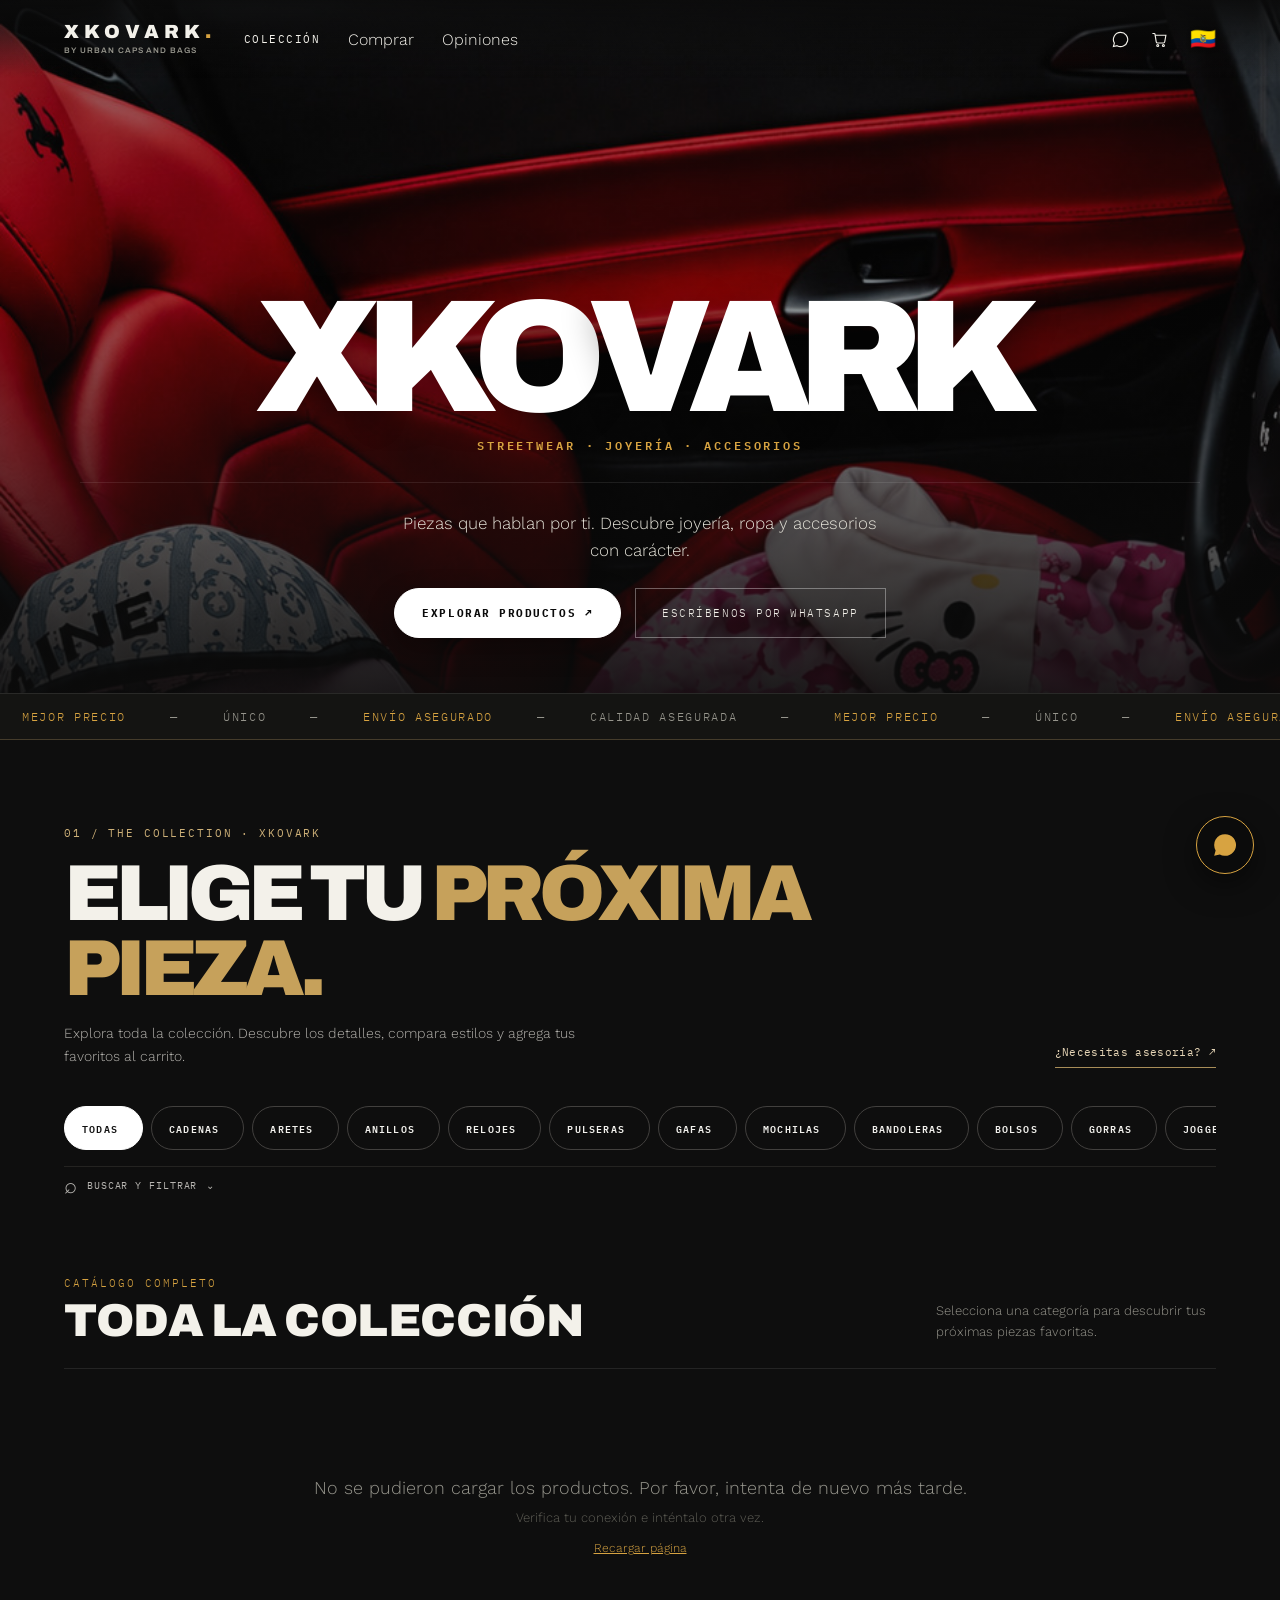
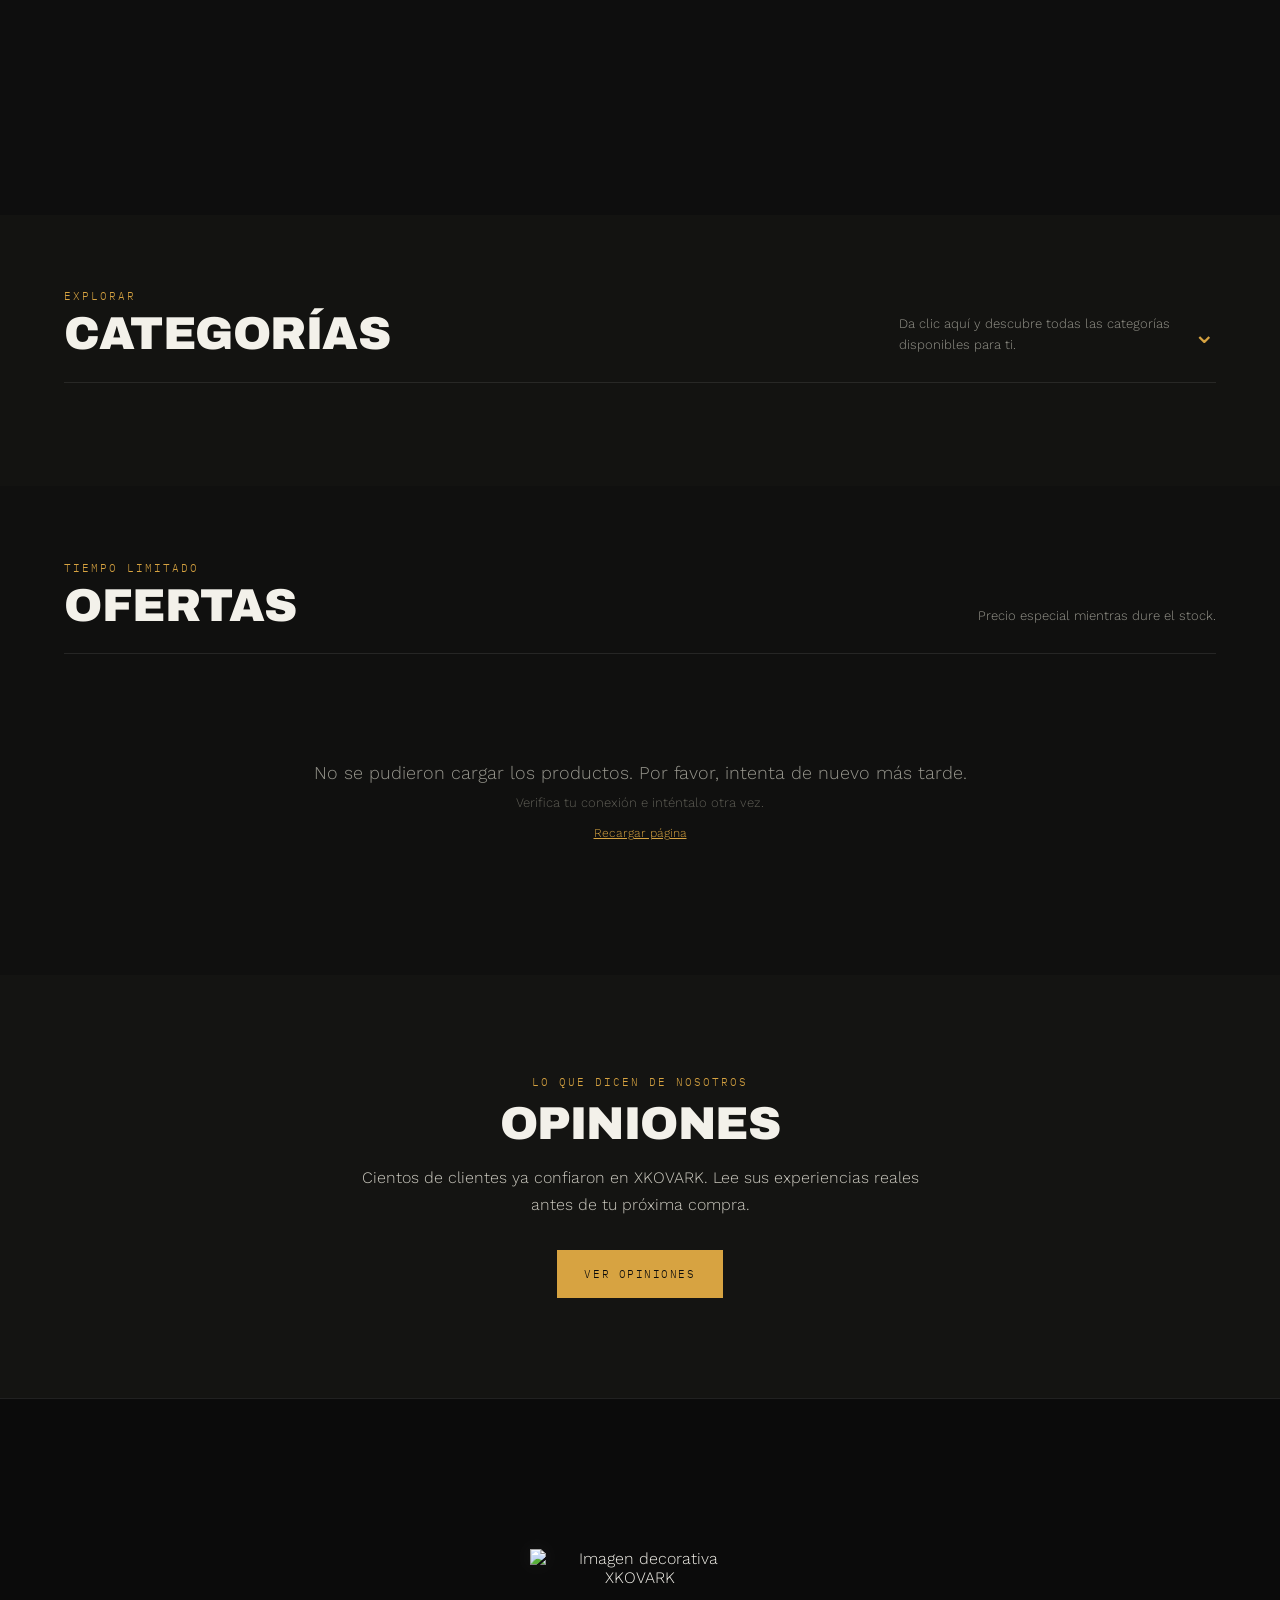
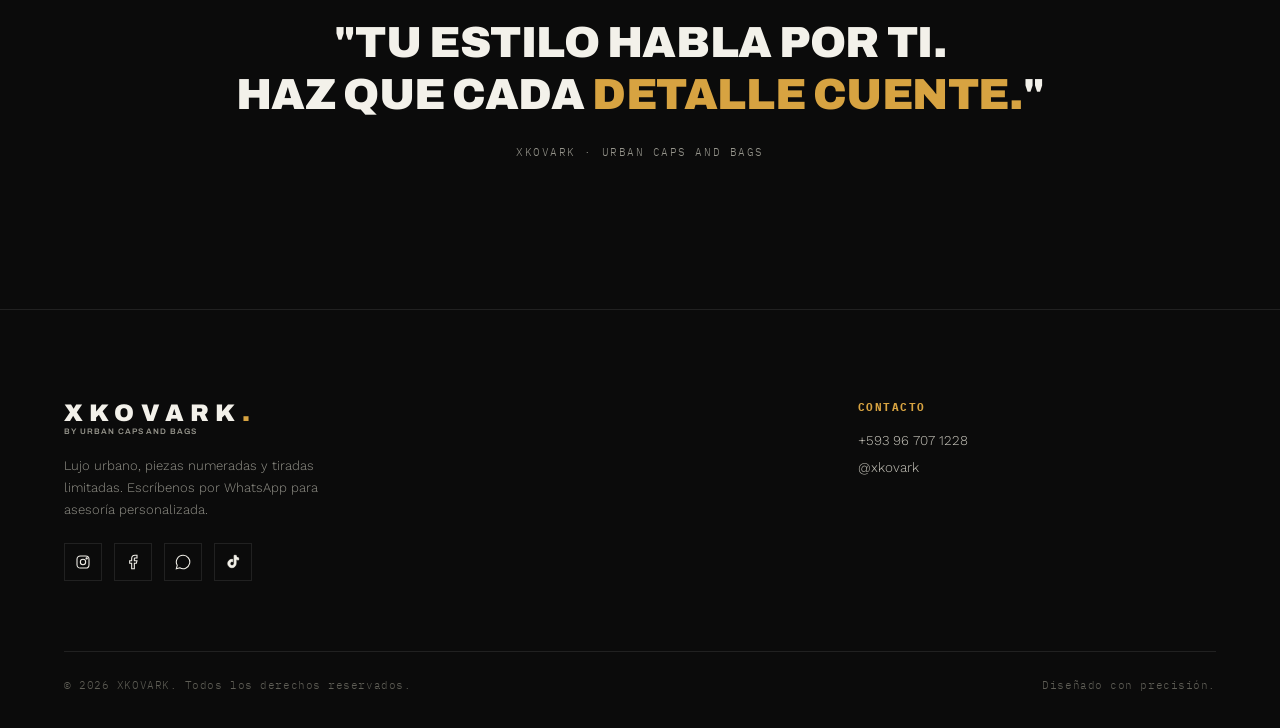
==== index.html @ d55a76dc "Replace slogan section logo with Pinterest image" ====
<!DOCTYPE html>
<html lang="es">
<head>
<meta charset="UTF-8">
<meta name="viewport" content="width=device-width, initial-scale=1.0">
<meta name="description" content="XKOVARK: joyería, gorras, streetwear y accesorios urbanos. Explora nuestra colección y compra por WhatsApp.">
<meta name="theme-color" content="#0b0b0b">
<title>XKOVARK — Lujo Urbano</title>
<link rel="icon" type="image/x-icon" href="favicon_io/favicon.ico">
<link rel="icon" type="image/png" sizes="16x16" href="favicon_io/favicon-16x16.png">
<link rel="icon" type="image/png" sizes="32x32" href="favicon_io/favicon-32x32.png">
<link rel="icon" type="image/png" sizes="192x192" href="favicon_io/android-chrome-192x192.png">
<link rel="icon" type="image/png" sizes="512x512" href="favicon_io/android-chrome-512x512.png">
<link rel="apple-touch-icon" sizes="180x180" href="favicon_io/apple-touch-icon.png">
<link rel="manifest" href="favicon_io/site.webmanifest">
<link rel="preconnect" href="https://fonts.googleapis.com">
<link href="https://fonts.googleapis.com/css2?family=Archivo:wght@400;500;700;900&family=Work+Sans:wght@300;400;500&family=IBM+Plex+Mono:wght@400;500&display=swap" rel="stylesheet">
<link rel="stylesheet" href="styles.css">
</head>
<body>

<!-- HEADER -->
<header id="siteHeader">
  <div class="header-left-group">
    <div class="logo logo-with-tagline"><span class="logo-name">XKOVARK<span class="dot">.</span></span><span class="logo-tagline">BY URBAN CAPS AND BAGS</span></div>
    <nav class="nav-links">
      <div class="nav-item">
        <button>Colección</button>
        <div class="megamenu">
          <div class="mega-col">
            <h5>Joyas</h5>
            <button class="cat-link" data-goto-cat="cadenas">Cadenas</button>
            <button class="cat-link" data-goto-cat="aretes">Aretes</button>
            <button class="cat-link" data-goto-cat="anillos">Anillos</button>
            <button class="cat-link" data-goto-cat="relojes">Relojes</button>
          </div>
          <div class="mega-col">
            <h5>Pulseras</h5>
            <button class="cat-link" data-goto-cat="pulseras">Pulsera Cubana</button>
            <button class="cat-link" data-goto-cat="pulseras">Pulsera de Moisanita</button>
            <button class="cat-link" data-goto-cat="pulseras">Pulsera Trébol</button>
            <button class="cat-link" data-goto-cat="pulseras">Pulsera de Plata</button>
            <button class="cat-link" data-goto-cat="pulseras">Pulsera de Oro</button>
          </div>
          <div class="mega-col">
            <h5>Gafas</h5>
            <button class="cat-link" data-goto-cat="gafas">Gafas Deportivas</button>
            <button class="cat-link" data-goto-cat="gafas">Gafas Piloto Metálicas</button>
            <button class="cat-link" data-goto-cat="gafas">Gafas Brasileñas</button>
          </div>
          <div class="mega-col">
            <h5>Ropa</h5>
            <button class="cat-link" data-goto-cat="gorras">Gorras</button>
            <button class="cat-link" data-goto-cat="joggers">Joggers</button>
            <button class="cat-link" data-goto-cat="camisas">Camisas</button>
            <button class="cat-link" data-goto-cat="busos">Busos</button>
            <button class="cat-link" data-goto-cat="pasamontanas">Pasamontañas</button>
          </div>
          <div class="mega-col">
            <h5>Bolsos</h5>
            <button class="cat-link" data-goto-cat="mochilas">Mochilas</button>
            <button class="cat-link" data-goto-cat="bandoleras">Bandoleras</button>
            <button class="cat-link" data-goto-cat="bolsos">Cartera de Mujer</button>
            <button class="cat-link" data-goto-cat="bolsos">Billetera</button>
          </div>
          <div class="mega-col">
            <h5>Accesorios</h5>
            <button class="cat-link" data-goto-cat="vapes">Vapes</button>
            <button class="cat-link" data-goto-cat="cinturon">Cinturones</button>
            <button class="cat-link" data-goto-cat="perfumes">Perfumes</button>
          </div>
        </div>
      </div>
      <a href="#catalogo" class="nav-link-simple">Comprar</a>
      <a href="opiniones.html" class="nav-link-simple">Opiniones</a>
    </nav>
  </div>
  <div class="nav-right">
    <a href="https://wa.me/593967071228" target="_blank" class="icon-btn">
      <svg viewBox="0 0 24 24" fill="none" stroke-width="1.6"><path d="M12 2a10 10 0 0 0-8.66 15L2 22l5.2-1.33A10 10 0 1 0 12 2Z"/></svg>
    </a>
    <button class="icon-btn" id="cartToggle" title="Ver carrito">
      <svg viewBox="0 0 24 24" fill="none" stroke-width="1.6"><path d="M6 6h15l-1.6 9.2a2 2 0 0 1-2 1.8H9.4a2 2 0 0 1-2-1.7L5.6 4.4A1 1 0 0 0 4.6 3.5H2"/><circle cx="9.5" cy="20.5" r="1.4"/><circle cx="17.5" cy="20.5" r="1.4"/></svg>
      <span class="cart-badge" id="cartBadge">0</span>
    </button>
    <span class="ecuador-flag" role="img" aria-label="Ecuador" title="Ecuador">🇪🇨</span>
  </div>
  <button class="menu-toggle" id="menuToggle">
    <svg viewBox="0 0 24 24" fill="none" stroke-width="1.6"><path d="M3 6h18M3 12h18M3 18h18"/></svg>
  </button>
</header>

<!-- DRAWER MÓVIL -->
<div class="scrim" id="scrim"></div>
<div class="drawer" id="drawer">
  <div class="drawer-head">
    <span class="logo logo-with-tagline"><span class="logo-name">XKOVARK<span class="dot">.</span></span><span class="logo-tagline">BY URBAN CAPS AND BAGS</span></span>
    <button class="drawer-close" id="drawerClose">✕</button>
  </div>
  <div class="drawer-search">
    <input type="text" placeholder="Buscar productos..." id="drawerSearch">
  </div>
  <div class="drawer-live-results" id="drawerLiveResults" aria-live="polite" hidden>
    <div class="drawer-results-title"><span id="drawerResultsTitle">Resultados</span><button type="button" id="drawerResultsClear">Limpiar ×</button></div>
    <div class="drawer-results-list" id="drawerResultsList"></div>
    <button type="button" id="drawerResultsAll" class="drawer-results-all" hidden>Ver todos los resultados ↗</button>
  </div>

</div>

<!-- CARRITO -->
<div class="scrim" id="cartScrim"></div>
<div class="drawer cart-drawer" id="cartDrawer">
  <div class="drawer-head">
    <span class="logo">Carrito<span class="dot">.</span></span>
    <button class="drawer-close" id="cartClose">✕</button>
  </div>
  <div class="cart-items" id="cartItems"></div>
  <div class="cart-summary">
    <div class="cart-total-row"><span>Total</span><span id="cartTotal">$0</span></div>
    <button class="btn btn-gold cart-checkout" id="checkoutBtn">Finalizar por WhatsApp</button>
    <p class="cart-note">Tu pedido por WhatsApp incluirá nombre, código y enlace de la foto de cada producto para identificarlo correctamente.</p>
  </div>
</div>

<!-- HERO -->
<section class="hero">
  <h1 class="hero-wordmark display">XKO<span class="accent">VARK</span></h1>
  <div class="hero-tagline">
    <span class="eyebrow">STREETWEAR · JOYERÍA · ACCESORIOS</span>
  </div>
  <div class="hero-foot">
    <p class="hero-sub">Piezas que hablan por ti. Descubre joyería, ropa y accesorios con carácter.</p>
    <div class="hero-ctas">
      <a href="#catalogo" class="btn btn-gold hero-shop-btn">Explorar productos ↗</a>
      <a href="https://wa.me/593967071228" target="_blank" class="btn btn-ghost">Escríbenos por WhatsApp</a>
    </div>
  </div>
</section>

<div class="ticker-wrap">
  <div class="ticker">
    <span class="gold">MEJOR PRECIO</span><span>—</span><span>ÚNICO</span><span>—</span><span class="gold">ENVÍO ASEGURADO</span><span>—</span><span>CALIDAD ASEGURADA</span><span>—</span>
    <span class="gold">MEJOR PRECIO</span><span>—</span><span>ÚNICO</span><span>—</span><span class="gold">ENVÍO ASEGURADO</span><span>—</span><span>CALIDAD ASEGURADA</span><span>—</span>
  </div>
</div>

<!-- CATÁLOGO COMPLETO -->
<section id="catalogo" class="shop-first">
  <div class="shop-intro"><div><span class="shop-kicker">01 / THE COLLECTION · XKOVARK</span><h2 class="shop-heading">ELIGE TU <em>PRÓXIMA PIEZA.</em></h2><p>Explora toda la colección. Descubre los detalles, compara estilos y agrega tus favoritos al carrito.</p></div><a href="https://wa.me/593967071228" target="_blank" rel="noopener noreferrer" class="shop-contact">¿Necesitas asesoría? ↗</a></div>
  <div class="collection-nav" aria-label="Categorías de productos">
  <div class="chipnav">
    <button class="chip active" data-cat="todas"><span class="chip-name">Todas</span><span class="chip-count" aria-hidden="true"></span></button>
    <button class="chip" data-cat="cadenas"><span class="chip-name">Cadenas</span><span class="chip-count" aria-hidden="true"></span></button>
    <button class="chip" data-cat="aretes"><span class="chip-name">Aretes</span><span class="chip-count" aria-hidden="true"></span></button>
    <button class="chip" data-cat="anillos"><span class="chip-name">Anillos</span><span class="chip-count" aria-hidden="true"></span></button>
    <button class="chip" data-cat="relojes"><span class="chip-name">Relojes</span><span class="chip-count" aria-hidden="true"></span></button>
    <button class="chip" data-cat="pulseras"><span class="chip-name">Pulseras</span><span class="chip-count" aria-hidden="true"></span></button>
    <button class="chip" data-cat="gafas"><span class="chip-name">Gafas</span><span class="chip-count" aria-hidden="true"></span></button>
    <button class="chip" data-cat="mochilas"><span class="chip-name">Mochilas</span><span class="chip-count" aria-hidden="true"></span></button>
    <button class="chip" data-cat="bandoleras"><span class="chip-name">Bandoleras</span><span class="chip-count" aria-hidden="true"></span></button>
    <button class="chip" data-cat="bolsos"><span class="chip-name">Bolsos</span><span class="chip-count" aria-hidden="true"></span></button>
    <button class="chip" data-cat="gorras"><span class="chip-name">Gorras</span><span class="chip-count" aria-hidden="true"></span></button>
    <button class="chip" data-cat="joggers"><span class="chip-name">Joggers</span><span class="chip-count" aria-hidden="true"></span></button>
    <button class="chip" data-cat="camisas"><span class="chip-name">Camisas</span><span class="chip-count" aria-hidden="true"></span></button>
    <button class="chip" data-cat="busos"><span class="chip-name">Busos</span><span class="chip-count" aria-hidden="true"></span></button>
    <button class="chip" data-cat="pasamontanas"><span class="chip-name">Pasamontañas</span><span class="chip-count" aria-hidden="true"></span></button>
    <button class="chip" data-cat="vapes"><span class="chip-name">Vapes</span><span class="chip-count" aria-hidden="true"></span></button>
    <button class="chip" data-cat="cinturon"><span class="chip-name">Cinturones</span><span class="chip-count" aria-hidden="true"></span></button>
    <button class="chip" data-cat="perfumes"><span class="chip-name">Perfumes</span><span class="chip-count" aria-hidden="true"></span></button>
  </div>
    <details class="catalog-tools">
      <summary aria-label="Abrir búsqueda y filtros"><span aria-hidden="true">⌕</span> Buscar y filtrar <span class="catalog-tools-arrow" aria-hidden="true">⌄</span></summary>
  <div class="filterbar">
    <div class="search-box">
      <svg viewBox="0 0 24 24" fill="none" stroke-width="1.8"><circle cx="11" cy="11" r="7"/><path d="M21 21l-4-4"/></svg>
      <input type="text" id="searchInput" placeholder="Buscar en el catálogo...">
    </div>
    <select class="filter-select" id="categoryFilter">
      <option value="todas">Todas las categorías</option>
      <option value="cadenas">Cadenas</option>
      <option value="aretes">Aretes</option>
      <option value="anillos">Anillos</option>
      <option value="relojes">Relojes</option>
      <option value="pulseras">Pulseras</option>
      <option value="gafas">Gafas</option>
      <option value="mochilas">Mochilas</option>
      <option value="bandoleras">Bandoleras</option>
      <option value="bolsos">Bolsos</option>
      <option value="gorras">Gorras</option>
      <option value="joggers">Joggers</option>
      <option value="camisas">Camisas</option>
      <option value="busos">Busos</option>
      <option value="pasamontanas">Pasamontañas</option>
      <option value="vapes">Vapes</option>
      <option value="cinturon">Cinturones</option>
      <option value="perfumes">Perfumes</option>
    </select>
    <select class="filter-select" id="sortSelect">
      <option value="relevancia">Relevancia</option>
      <option value="precio-asc">Precio: menor a mayor</option>
      <option value="precio-desc">Precio: mayor a menor</option>
    </select>
    <label class="filter-check">
      <input type="checkbox" id="onlyStock"> Solo disponibles
    </label>
    <span class="result-count" id="resultCount"></span>
  </div>
    </details>
  </div>

  <div class="section" style="padding-top:50px;">
    <div class="section-head reveal">
      <div><div class="eyebrow" style="margin-bottom:10px;">Catálogo completo</div><h2 class="section-title display">Toda la colección</h2></div>
      <p class="section-note">Selecciona una categoría para descubrir tus próximas piezas favoritas.</p>
    </div>
    <div class="search-result-intro" id="searchResultIntro" hidden><span id="searchResultLabel"></span><button type="button" id="clearCatalogSearch" class="search-clear-btn">Borrar búsqueda ×</button></div>
    <div class="grid" id="catalogo-grid"></div>
    <div class="catalog-pagination" id="catalogPagination" hidden>
      <p class="catalog-pagination-count" id="catalogPaginationCount" aria-live="polite"></p>
      <button type="button" class="catalog-more-btn" id="catalogShowMore">Mostrar más <span aria-hidden="true">↓</span></button>
    </div>
  </div>
</section>

<!-- DEPARTAMENTOS -->
<section class="departments">
  <details class="categories-disclosure" id="categorias-desplegables">
    <summary class="section-head categories-toggle reveal">
      <div><div class="eyebrow" style="margin-bottom:10px;">Explorar</div><h2 class="section-title display">Categorías</h2></div>
      <span class="categories-toggle-right">
        <span class="section-note">Da clic aquí y descubre todas las categorías disponibles para ti.</span>
        <span class="categories-toggle-icon" aria-hidden="true">⌄</span>
      </span>
    </summary>
    <div class="dept-grid">
    <button class="dept-tile" data-goto-cat="cadenas">
      <div class="dept-img"><img decoding="async" loading="lazy" src="https://i.pinimg.com/736x/52/78/9b/52789bd9740b756281895af293097282.jpg" alt="Cadenas" onerror="this.onerror=null;this.src='data:image/svg+xml,%3Csvg xmlns=%27http://www.w3.org/2000/svg%27 width=%27400%27 height=%27500%27%3E%3Crect fill=%27%23141412%27 width=%27400%27 height=%27500%27/%3E%3Ctext x=%2750%25%27 y=%2750%25%27 text-anchor=%27middle%27 dy=%27.3em%27 fill=%27%2396958c%27 font-family=%27monospace%27 font-size=%2713%27%3ESUSTITUYE%20EL%20LINK%3C/text%3E%3C/svg%3E';"></div>
      <div class="dept-label"><span class="name">Cadenas</span><span class="arrow">→</span></div>
    </button>
    <button class="dept-tile" data-goto-cat="aretes">
      <div class="dept-img"><img decoding="async" loading="lazy" src="https://i.pinimg.com/736x/5d/99/2e/5d992e278aaee22e7b599e7f01d829d2.jpg" alt="Aretes"></div>
      <div class="dept-label"><span class="name">Aretes</span><span class="arrow">→</span></div>
    </button>
    <button class="dept-tile" data-goto-cat="anillos">
      <div class="dept-img"><img decoding="async" loading="lazy" src="https://i.pinimg.com/736x/73/8a/d6/738ad64691c6b20b706376fb371b1964.jpg" alt="Anillos"></div>
      <div class="dept-label"><span class="name">Anillos</span><span class="arrow">→</span></div>
    </button>
    <button class="dept-tile" data-goto-cat="relojes">
      <div class="dept-img"><img decoding="async" loading="lazy" src="https://i.pinimg.com/736x/36/f7/f1/36f7f11f4d10639b3f2c4d6ab5610afe.jpg" alt="Relojes"></div>
      <div class="dept-label"><span class="name">Relojes</span><span class="arrow">→</span></div>
    </button>
    <button class="dept-tile" data-goto-cat="pulseras">
      <div class="dept-img"><img decoding="async" loading="lazy" src="https://i.pinimg.com/736x/57/03/a5/5703a5018f905e30500bc97cc7627868.jpg" alt="Pulseras" onerror="this.onerror=null;this.src='data:image/svg+xml,%3Csvg xmlns=%27http://www.w3.org/2000/svg%27 width=%27400%27 height=%27500%27%3E%3Crect fill=%27%23141412%27 width=%27400%27 height=%27500%27/%3E%3Ctext x=%2750%25%27 y=%2750%25%27 text-anchor=%27middle%27 dy=%27.3em%27 fill=%27%2396958c%27 font-family=%27monospace%27 font-size=%2713%27%3ESUSTITUYE%20EL%20LINK%3C/text%3E%3C/svg%3E';"></div>
      <div class="dept-label"><span class="name">Pulseras</span><span class="arrow">→</span></div>
    </button>
    <button class="dept-tile" data-goto-cat="gafas">
      <div class="dept-img"><img decoding="async" loading="lazy" src="https://i.pinimg.com/736x/c3/20/6d/c3206debfcd5d5ba2ce89dce34c268af.jpg" alt="Gafas" onerror="this.onerror=null;this.src='data:image/svg+xml,%3Csvg xmlns=%27http://www.w3.org/2000/svg%27 width=%27400%27 height=%27500%27%3E%3Crect fill=%27%23141412%27 width=%27400%27 height=%27500%27/%3E%3Ctext x=%2750%25%27 y=%2750%25%27 text-anchor=%27middle%27 dy=%27.3em%27 fill=%27%2396958c%27 font-family=%27monospace%27 font-size=%2713%27%3ESUSTITUYE%20EL%20LINK%3C/text%3E%3C/svg%3E';"></div>
      <div class="dept-label"><span class="name">Gafas</span><span class="arrow">→</span></div>
    </button>
    <button class="dept-tile" data-goto-cat="gorras">
      <div class="dept-img"><img decoding="async" loading="lazy" src="https://i.pinimg.com/736x/cb/ab/6f/cbab6f33b49c87bdd6917711b11b97ce.jpg" alt="Gorras"></div>
      <div class="dept-label"><span class="name">Gorras</span><span class="arrow">→</span></div>
    </button>
    <button class="dept-tile" data-goto-cat="joggers">
      <div class="dept-img"><img decoding="async" loading="lazy" src="https://i.pinimg.com/736x/7a/0f/8b/7a0f8b8c5124840cd9e435658120c214.jpg" alt="Joggers"></div>
      <div class="dept-label"><span class="name">Joggers</span><span class="arrow">→</span></div>
    </button>
    <button class="dept-tile" data-goto-cat="camisas">
      <div class="dept-img"><img decoding="async" loading="lazy" src="https://i.pinimg.com/736x/9b/69/b9/9b69b91cd351ed67deb490e9a7297d8d.jpg" alt="Camisas"></div>
      <div class="dept-label"><span class="name">Camisas</span><span class="arrow">→</span></div>
    </button>
    <button class="dept-tile" data-goto-cat="busos">
      <div class="dept-img"><img decoding="async" loading="lazy" src="https://i.pinimg.com/736x/92/6b/3d/926b3dccd4cc6232fbfd70a2240fb4fb.jpg" alt="Busos"></div>
      <div class="dept-label"><span class="name">Busos</span><span class="arrow">→</span></div>
    </button>
    <button class="dept-tile" data-goto-cat="pasamontanas">
      <div class="dept-img"><img decoding="async" loading="lazy" src="https://i.pinimg.com/736x/e8/48/6c/e8486c6e1a7a83b0fd0d253ac842bb2f.jpg" alt="Pasamontañas"></div>
      <div class="dept-label"><span class="name">Pasamontañas</span><span class="arrow">→</span></div>
    </button>
    <button class="dept-tile" data-goto-cat="mochilas">
      <div class="dept-img"><img decoding="async" loading="lazy" src="https://i.pinimg.com/736x/92/7d/0c/927d0c188bc0bff6fb27d8dd3573a99f.jpg" alt="Mochilas" onerror="this.onerror=null;this.src='data:image/svg+xml,%3Csvg xmlns=%27http://www.w3.org/2000/svg%27 width=%27400%27 height=%27500%27%3E%3Crect fill=%27%23141412%27 width=%27400%27 height=%27500%27/%3E%3Ctext x=%2750%25%27 y=%2750%25%27 text-anchor=%27middle%27 dy=%27.3em%27 fill=%27%2396958c%27 font-family=%27monospace%27 font-size=%2713%27%3ESUSTITUYE%20EL%20LINK%3C/text%3E%3C/svg%3E';"></div>
      <div class="dept-label"><span class="name">Mochilas</span><span class="arrow">→</span></div>
    </button>
    <button class="dept-tile" data-goto-cat="bandoleras">
      <div class="dept-img"><img decoding="async" loading="lazy" src="https://i.pinimg.com/736x/d7/0e/df/d70edf829810e06bba5f6a2d8282ce98.jpg" alt="Bandoleras"></div>
      <div class="dept-label"><span class="name">Bandoleras</span><span class="arrow">→</span></div>
    </button>
    <button class="dept-tile" data-goto-cat="tatuajes">
      <div class="dept-img"><img decoding="async" loading="lazy" src="https://i.pinimg.com/736x/44/b6/a9/44b6a96da381a62a6903b0f2a6b16b25.jpg" alt="Tatuajes" onerror="this.onerror=null;this.src='data:image/svg+xml,%3Csvg xmlns=%27http://www.w3.org/2000/svg%27 width=%27400%27 height=%27500%27%3E%3Crect fill=%27%23141412%27 width=%27400%27 height=%27500%27/%3E%3Ctext x=%2750%25%27 y=%2750%25%27 text-anchor=%27middle%27 dy=%27.3em%27 fill=%27%2396958c%27 font-family=%27monospace%27 font-size=%2713%27%3ESUSTITUYE%20EL%20LINK%3C/text%3E%3C/svg%3E';"></div>
      <div class="dept-label"><span class="name">Tatuajes</span><span class="arrow">→</span></div>
    </button>
    <button class="dept-tile" data-goto-cat="vapes">
      <div class="dept-img"><img decoding="async" loading="lazy" src="https://i.pinimg.com/736x/f6/38/90/f63890c1642e19cc8b655dc258007a19.jpg" alt="Vapes"></div>
      <div class="dept-label"><span class="name">Vapes</span><span class="arrow">→</span></div>
    </button>
    <button class="dept-tile" data-goto-cat="cinturon">
      <div class="dept-img"><img decoding="async" loading="lazy" src="https://i.pinimg.com/736x/04/08/18/04081874b9a30535651dfb295af17610.jpg" alt="Cinturones"></div>
      <div class="dept-label"><span class="name">Cinturones</span><span class="arrow">→</span></div>
    </button>
    <button class="dept-tile" data-goto-cat="perfumes">
      <div class="dept-img"><img decoding="async" loading="lazy" src="https://i.pinimg.com/736x/bf/b2/71/bfb27157cb5c28f4bbcd30c92a2b5e2e.jpg" alt="Perfumes"></div>
      <div class="dept-label"><span class="name">Perfumes</span><span class="arrow">→</span></div>
    </button>
    </div>
  </details>
</section>



<!-- OFERTAS -->
<section class="section" id="ofertas">
  <div class="section-head reveal">
    <div><div class="eyebrow" style="margin-bottom:10px;">Tiempo limitado</div><h2 class="section-title display">Ofertas</h2></div>
    <p class="section-note">Precio especial mientras dure el stock.</p>
  </div>
  <div class="grid" id="ofertas-grid"></div>
</section>

<!-- OPINIONES -->
<section class="section alt opiniones-cta" id="opiniones">
  <div class="opiniones-inner reveal">
    <div class="eyebrow" style="margin-bottom:14px;">Lo que dicen de nosotros</div>
    <h2 class="section-title display">Opiniones</h2>
    <p class="opiniones-text">Cientos de clientes ya confiaron en XKOVARK. Lee sus experiencias reales antes de tu próxima compra.</p>
    <a href="opiniones.html" class="btn btn-gold">Ver opiniones</a>
  </div>
</section>

<!-- QUOTE -->
<section class="quote-section reveal">
  <img decoding="async" src="https://i.pinimg.com/736x/19/2e/ed/192eedbeff53c5289dcf48fe4bfbc1ec.jpg" class="quote-brand-logo xk-quote-photo" alt="Imagen decorativa XKOVARK" loading="lazy" referrerpolicy="no-referrer">
  <p class="quote display" style="text-transform:none;">"TU ESTILO HABLA POR TI.<br>HAZ QUE CADA <span class="accent">DETALLE CUENTE.</span>"</p>
  <p class="quote-attr">XKOVARK · URBAN CAPS AND BAGS</p>
</section>

<!-- FOOTER -->
<footer id="contacto">
  <div class="footer-top">
    <div class="footer-brand">
      <span class="logo logo-with-tagline"><span class="logo-name">XKOVARK<span class="dot">.</span></span><span class="logo-tagline">BY URBAN CAPS AND BAGS</span></span>
      <p>Lujo urbano, piezas numeradas y tiradas limitadas. Escríbenos por WhatsApp para asesoría personalizada.</p>
      <div class="social-row">
        <a class="social-icon" href="https://www.instagram.com/xkovark/" target="_blank" title="Instagram">
          <svg viewBox="0 0 24 24" fill="none" stroke-width="1.6"><rect x="3" y="3" width="18" height="18" rx="5"/><circle cx="12" cy="12" r="4"/><circle cx="17.5" cy="6.5" r="1"/></svg>
        </a>
        <a class="social-icon" href="#" target="_blank" title="Facebook (agrega tu enlace)">
          <svg viewBox="0 0 24 24" fill="none" stroke-width="1.6"><path d="M18 2h-3a5 5 0 0 0-5 5v3H7v4h3v8h4v-8h3l1-4h-4V7a1 1 0 0 1 1-1h3Z"/></svg>
        </a>
        <a class="social-icon" href="https://wa.me/593967071228" target="_blank" title="WhatsApp">
          <svg viewBox="0 0 24 24" fill="none" stroke-width="1.6"><path d="M12 2a10 10 0 0 0-8.66 15L2 22l5.2-1.33A10 10 0 1 0 12 2Z"/></svg>
        </a>
        <a class="social-icon" href="https://www.tiktok.com/@xkovark" target="_blank" rel="noopener noreferrer" title="TikTok XKOVARK" aria-label="TikTok XKOVARK">
          <svg viewBox="0 0 24 24" fill="currentColor" stroke="none" aria-hidden="true"><path d="M16.8 2c.2 2.2 1.5 3.6 3.7 3.8v3.2c-1.5.1-2.7-.3-3.8-1v6.3a6.3 6.3 0 1 1-6.3-6.3c.4 0 .8 0 1.2.1v3.4a3 3 0 1 0 2 2.8V2h3.2Z"/></svg>
        </a>
      </div>
    </div>
    <div class="footer-col"><h4>Contacto</h4>
      <a href="https://wa.me/593967071228" target="_blank">+593 96 707 1228</a>
      <a href="https://www.instagram.com/xkovark/" target="_blank">@xkovark</a>
    </div>
  </div>
  <div class="footer-bottom">
    <span>© 2026 XKOVARK. Todos los derechos reservados.</span>
    <span>Diseñado con precisión.</span>
  </div>
</footer>

<!-- WHATSAPP FLOTANTE -->
<a href="https://wa.me/593967071228?text=Hola%20XKOVARK,%20quiero%20más%20información" target="_blank" class="wa-float" title="Escríbenos por WhatsApp">
  <svg viewBox="0 0 24 24"><path d="M17.5 14.4c-.3-.1-1.7-.8-1.9-.9-.3-.1-.4-.1-.6.1-.2.3-.7.9-.8 1-.2.2-.3.2-.5.1-.3-.1-1.2-.4-2.2-1.4-.8-.7-1.4-1.6-1.5-1.9-.2-.3 0-.4.1-.6.1-.1.3-.3.4-.5.1-.1.2-.3.2-.4.1-.2 0-.4 0-.5C11.6 9 11.1 7.9 11 7.5c-.1-.3-.3-.3-.5-.3h-.5c-.2 0-.4.1-.6.3-.2.2-.8.8-.8 1.9s.8 2.2 1 2.4c.1.1 1.7 2.6 4.1 3.6.6.2 1 .4 1.4.5.6.2 1.1.2 1.5.1.5-.1 1.7-.7 1.9-1.3.2-.6.2-1.1.2-1.3-.1-.1-.3-.2-.6-.3ZM12 2a10 10 0 0 0-8.66 15L2 22l5.2-1.33A10 10 0 1 0 12 2Z"/></svg>
</a>

<!-- Vista de producto: galería y detalles, sin abrir solamente la imagen -->
<div class="product-detail-overlay" id="productDetailOverlay" hidden>
  <div class="product-detail-backdrop" data-detail-close></div>
  <section class="product-detail-panel" role="dialog" aria-modal="true" aria-labelledby="detailProductName" tabindex="-1">
    <button class="product-detail-close" id="productDetailClose" aria-label="Cerrar detalles">✕</button>
    <div class="product-detail-photo">
      <img decoding="async" loading="lazy" id="detailProductImage" alt="" src="" />
      <button class="product-detail-arrow previous" id="detailPrev" type="button" aria-label="Foto anterior">‹</button>
      <button class="product-detail-arrow following" id="detailNext" type="button" aria-label="Foto siguiente">›</button>
      <span class="product-detail-index" id="detailImageIndex"></span>
    </div>
    <div class="product-detail-info">
      <span class="product-detail-kicker">XKOVARK / THE COLLECTION</span>
      <h2 id="detailProductName"></h2>
      <p class="product-detail-category" id="detailProductCategory"></p>
      <div class="product-detail-prices"><span id="detailProductPrice"></span><del id="detailProductOldPrice"></del></div>
      <p class="product-detail-availability" id="detailProductStock"></p>
      <div class="product-detail-rule"></div>
      <h3>Descripción</h3>
      <p class="product-detail-description" id="detailProductDescription"></p>
      <div class="product-detail-actions">
        <label for="detailQuantity">Cantidad</label>
        <div class="product-detail-action-row">
          <div class="product-detail-stepper">
            <button id="detailQtyMinus" type="button" aria-label="Reducir cantidad">−</button>
            <input id="detailQuantity" type="number" min="1" max="99" value="1" inputmode="numeric" aria-label="Cantidad" />
            <button id="detailQtyPlus" type="button" aria-label="Aumentar cantidad">+</button>
          </div>
          <button type="button" id="detailAddCart" class="product-detail-add">Agregar al carrito</button>
        </div>
      </div>
      <p class="product-detail-footnote">Confirma disponibilidad, pago y envío al finalizar tu pedido por WhatsApp.</p>
      <button type="button" class="product-detail-return" data-detail-close>← Seguir explorando</button>
    </div>
  </section>
</div>

<!-- LIGHTBOX: imagen de producto ampliada -->
<div class="lightbox-scrim" id="lightboxScrim">
  <button class="lightbox-close" id="lightboxClose" aria-label="Cerrar">✕</button>
  <img decoding="async" src="" alt="" id="lightboxImg" class="lightbox-img">
</div>

<script src="script.js"></script>
</body>
</html>
---- styles.css ----
:root{
  --bg:#0b0b0b;
  --bg-alt:#141412;
  --card:#1a1a17;
  --card-hover:#201f1b;
  --white:#f3f1ea;
  --grey:#96958c;
  --grey-dim:#5f5e56;
  --hair:rgba(255,255,255,.09);
  --gold:#d7a341;
  --gold-soft:rgba(215,163,65,.16);
  --silver:#b9bcc2;
  --ease:cubic-bezier(.16,1,.3,1);
  --radius:2px;
}
*{margin:0;padding:0;box-sizing:border-box;}
html{scroll-behavior:smooth;}
body{
  background:var(--bg);
  color:var(--white);
  font-family:'Work Sans',sans-serif;
  font-weight:300;
  overflow-x:hidden;
  -webkit-font-smoothing:antialiased;
}
a{color:inherit;text-decoration:none;}
img{max-width:100%;display:block;}
button{font-family:inherit;cursor:pointer;}
.eyebrow{font-family:'IBM Plex Mono',monospace;font-size:11px;letter-spacing:.18em;text-transform:uppercase;color:var(--gold);}
.display{font-family:'Archivo',sans-serif;font-weight:900;text-transform:uppercase;letter-spacing:-.01em;line-height:.92;}
.container{padding:0 5vw;}

/* ===== HEADER ===== */
header{
  position:fixed;top:0;left:0;right:0;z-index:300;
  display:flex;align-items:center;justify-content:space-between;
  padding:22px 5vw;
  background:linear-gradient(to bottom, rgba(11,11,11,.9), transparent);
  transition:padding .35s var(--ease), background .35s var(--ease);
}
header.scrolled{padding:14px 5vw;background:rgba(11,11,11,.94);backdrop-filter:blur(10px);border-bottom:1px solid var(--hair);}

/* NUEVO: Contenedor para logo + navegación */
.header-left-group{
  display:flex;
  align-items:center;
  gap:28px;
}

.logo{font-family:'Archivo',sans-serif;font-weight:900;font-size:19px;letter-spacing:.26em;flex:none;}
.logo .dot{color:var(--gold);}
.logo-with-tagline{display:inline-flex;flex-direction:column;align-items:flex-start;gap:3px;line-height:1.1;}
.logo-with-tagline .logo-name{display:block;white-space:nowrap;}
.logo-with-tagline .logo-tagline{display:block;font-family:'Archivo',sans-serif;font-size:8px;font-weight:600;letter-spacing:.12em;line-height:1.3;color:var(--grey);white-space:nowrap;}
.footer-brand .logo-with-tagline{display:inline-flex;}

.nav-links{
  display:flex;
  gap:28px;
  align-items:center;
}

.nav-item{position:relative;}
.nav-item>a,.nav-item>button{
  font-family:'IBM Plex Mono',monospace;font-size:11px;font-weight:400;letter-spacing:.14em;text-transform:uppercase;
  background:none;border:none;color:var(--white);cursor:pointer;padding:8px 0;position:relative;
  appearance:none;-webkit-appearance:none;line-height:normal;
}
.nav-item>a::after,.nav-item>button::after{content:'';position:absolute;left:0;bottom:0;width:0;height:1px;background:var(--gold);transition:width .3s var(--ease);}
.nav-item:hover>a::after,.nav-item:hover>button::after{width:100%;}

.nav-right{display:flex;gap:22px;align-items:center;}
.icon-btn{position:relative;background:none;border:none;color:var(--white);cursor:pointer;display:flex;align-items:center;gap:6px;font-family:'IBM Plex Mono',monospace;font-size:11px;letter-spacing:.1em;text-transform:uppercase;}
.icon-btn svg{width:17px;height:17px;stroke:var(--white);}
.icon-btn:hover svg{stroke:var(--gold);}
.menu-toggle{display:none;background:none;border:none;color:var(--white);cursor:pointer;}
.menu-toggle svg{width:22px;height:22px;stroke:var(--white);}

/* cart badge */
.cart-badge{
  position:absolute;top:-7px;right:-9px;
  background:var(--gold);color:#0b0b0b;
  font-family:'IBM Plex Mono',monospace;font-size:9px;font-weight:700;
  border-radius:50%;width:16px;height:16px;
  display:flex;align-items:center;justify-content:center;
  transition:transform .2s var(--ease);
}
.cart-badge.bump{transform:scale(1.3);}
.cart-badge.hidden{opacity:0;}

/* mega menu */
.megamenu{
   position:absolute;top:100%;left:-230px;transform:translateY(8px);
  width:min(1080px,90vw);
  background:var(--bg-alt);color:var(--white);
  display:grid;grid-template-columns:repeat(6,1fr);
  box-shadow:0 40px 80px rgba(0,0,0,.55);
  border:1px solid var(--hair);
  opacity:0;visibility:hidden;pointer-events:none;
  transition:opacity .3s var(--ease), transform .3s var(--ease);
}
.nav-item:hover .megamenu{opacity:1;visibility:visible;pointer-events:auto;transform:translateY(0);}
.mega-col{padding:30px 18px;border-left:1px solid var(--hair);}
.mega-col:first-child{border-left:none;}
.mega-col h5{font-family:'IBM Plex Mono',monospace;font-size:10px;letter-spacing:.14em;text-transform:uppercase;color:var(--gold);margin-bottom:16px;}
.mega-col button.cat-link{display:block;width:100%;text-align:left;background:none;border:none;font-size:12.5px;color:var(--white);margin-bottom:10px;cursor:pointer;transition:opacity .2s, transform .2s;padding:0;}
.mega-col button.cat-link:hover{opacity:.65;transform:translateX(3px);}

/* mobile drawer + cart drawer (shared base) */
.drawer{
  position:fixed;top:0;right:-100%;width:min(360px,88vw);height:100%;
  background:var(--bg-alt);z-index:400;
  padding:28px 26px;transition:right .4s var(--ease);
  overflow-y:auto;border-left:1px solid var(--hair);
}
.drawer.open{right:0;}
.drawer-head{display:flex;justify-content:space-between;align-items:center;margin-bottom:30px;}
.drawer-close{background:none;border:none;color:var(--white);font-size:22px;cursor:pointer;}
.drawer-search{display:flex;border-bottom:1px solid var(--hair);padding-bottom:10px;margin-bottom:30px;}
.drawer-search input{background:none;border:none;color:var(--white);font-family:'Work Sans';font-size:14px;flex:1;outline:none;}
.drawer-group h5{font-family:'IBM Plex Mono',monospace;font-size:10px;letter-spacing:.14em;text-transform:uppercase;color:var(--gold);margin:22px 0 10px;}
.drawer-group button{display:block;width:100%;text-align:left;background:none;border:none;color:var(--white);font-size:14px;padding:8px 0;cursor:pointer;border-bottom:1px solid var(--hair);}
.scrim{position:fixed;inset:0;background:rgba(0,0,0,.6);z-index:390;opacity:0;visibility:hidden;transition:opacity .3s var(--ease);}
.scrim.open{opacity:1;visibility:visible;}

/* cart drawer specific */
.cart-drawer{display:flex;flex-direction:column;}
.cart-items{flex:1;overflow-y:auto;}
.cart-empty{color:var(--grey);font-family:'IBM Plex Mono',monospace;font-size:12px;padding:50px 0;text-align:center;line-height:1.6;}
.cart-item{display:flex;justify-content:space-between;align-items:flex-start;padding:16px 0;border-bottom:1px solid var(--hair);gap:10px;}
.cart-item-info{display:flex;flex-direction:column;gap:5px;}
.cart-item-name{font-size:13.5px;}
.cart-item-price{font-family:'IBM Plex Mono',monospace;font-size:11px;color:var(--grey);}
.cart-item-actions{display:flex;align-items:center;gap:6px;flex:none;}
.cart-qty-btn{background:none;border:1px solid var(--hair);color:var(--white);width:22px;height:22px;font-size:12px;cursor:pointer;line-height:1;}
.cart-qty-btn:hover{border-color:var(--gold);color:var(--gold);}
.cart-qty-value{font-family:'IBM Plex Mono',monospace;font-size:12px;min-width:16px;text-align:center;}
.cart-remove{background:none;border:none;color:var(--grey-dim);cursor:pointer;font-size:13px;margin-left:8px;}
.cart-remove:hover{color:var(--gold);}
.cart-summary{border-top:1px solid var(--hair);padding-top:22px;margin-top:10px;}
.cart-total-row{display:flex;justify-content:space-between;align-items:baseline;font-family:'IBM Plex Mono',monospace;font-size:16px;margin-bottom:18px;}
.cart-total-row span:last-child{color:var(--gold);}
.cart-checkout{width:100%;justify-content:center;}
.cart-checkout:disabled{background:var(--grey-dim);border-color:var(--grey-dim);color:var(--grey);cursor:not-allowed;}
.cart-note{font-size:11px;color:var(--grey-dim);margin-top:14px;line-height:1.5;}

/* ===== HERO (con imagen de fondo) ===== */
.hero{
  position:relative;min-height:100vh;
  display:flex;flex-direction:column;justify-content:flex-end;
  align-items:center;text-align:center;
  padding:0 5vw 60px;overflow:hidden;
  /* Capa oscura + imagen. Cambia img/hero.jpg por el nombre de tu foto */
  background:
    linear-gradient(to bottom,
      rgba(11,11,11,.45) 0%,
      rgba(11,11,11,.35) 40%,
      rgba(11,11,11,.92) 100%),
    url('img/hero.jpg') center top / cover no-repeat;
  background-color:#0b0b0b; /* respaldo mientras carga la imagen */
}
.hero-wordmark{position:relative;z-index:2;font-size:clamp(56px,11.5vw,168px);padding-left:0;padding-top:24vh;}
.placeholder{width:100%;height:100%;background:repeating-linear-gradient(135deg, rgba(198,161,91,.06) 0 2px, transparent 2px 16px);border:1px dashed rgba(198,161,91,.3);display:flex;align-items:center;justify-content:center;text-align:center;}
.placeholder-label{font-family:'IBM Plex Mono',monospace;font-size:10px;letter-spacing:.14em;text-transform:uppercase;color:var(--grey);padding:12px 18px;line-height:1.6;}
.hero-wordmark .accent{color:var(--gold);}
.hero-tagline{position:relative;z-index:2;padding-left:0;margin-top:10px;}
.hero-tagline .eyebrow{font-size:12px;}
.hero-foot{position:relative;z-index:2;display:flex;flex-direction:column;justify-content:center;align-items:center;padding-left:0;padding-top:44px;border-top:1px solid var(--hair);margin-top:38px;gap:24px;flex-wrap:wrap;width:100%;}
.hero-sub{max-width:420px;font-size:15px;line-height:1.6;color:#e2e0d6;}
.hero-ctas{display:flex;gap:14px;flex-wrap:wrap;justify-content:center;}
.btn{font-family:'IBM Plex Mono',monospace;font-size:11px;letter-spacing:.14em;text-transform:uppercase;padding:16px 26px;transition:all .3s var(--ease);white-space:nowrap;display:inline-flex;align-items:center;gap:8px;border:1px solid transparent;cursor:pointer;}
.btn-gold{background:var(--gold);color:#0b0b0b;border-color:var(--gold);}
.btn-gold:hover{background:transparent;color:var(--gold);}
.btn-ghost{border:1px solid rgba(255,255,255,.35);color:var(--white);}
.btn-ghost:hover{border-color:var(--gold);color:var(--gold);}

/* ===== TICKER ===== */
.ticker-wrap{background:var(--bg-alt);border-top:1px solid var(--hair);border-bottom:1px solid var(--hair);overflow:hidden;padding:15px 0;}
.ticker{display:flex;white-space:nowrap;animation:scroll 30s linear infinite;width:max-content;}
.ticker span{font-family:'IBM Plex Mono',monospace;font-size:12px;letter-spacing:.14em;text-transform:uppercase;color:var(--grey);padding:0 22px;}
.ticker span.gold{color:var(--gold);}
@keyframes scroll{from{transform:translateX(0);}to{transform:translateX(-50%);}}

/* ===== DEPARTMENTS ===== */
/* Categorías plegadas por defecto; se despliegan al tocar el encabezado. */
.categories-disclosure{width:100%;}
.categories-toggle{list-style:none;cursor:pointer;transition:border-color .25s,color .25s;}
.categories-toggle-right{display:flex;align-items:center;gap:14px;}
.categories-toggle-right .section-note{display:block;}
.categories-toggle:hover .section-note,.categories-toggle:focus-visible .section-note{color:var(--gold);}
.categories-toggle:hover .categories-toggle-icon{transform:translateY(3px);}
.categories-toggle::-webkit-details-marker{display:none;}
.categories-toggle:hover,.categories-toggle:focus-visible{border-color:var(--gold);color:var(--gold);}
.categories-toggle:focus-visible{outline:2px solid var(--gold);outline-offset:3px;}
.categories-toggle-icon{font-size:27px;line-height:1;color:var(--gold);transition:transform .25s;flex:none;}
.categories-disclosure[open] .categories-toggle-icon{transform:rotate(180deg);}
.categories-disclosure[open] .dept-grid{margin-top:18px;}
@media(max-width:640px){.categories-toggle-right{width:100%;justify-content:space-between;}}

.departments{padding:110px 5vw 40px;}
.section-head{display:flex;justify-content:space-between;align-items:flex-end;margin-bottom:48px;border-bottom:1px solid var(--hair);padding-bottom:26px;flex-wrap:wrap;gap:16px;}
.section-title{font-size:clamp(28px,3.6vw,48px);}
.section-note{max-width:280px;font-size:13px;color:var(--grey);line-height:1.6;}
.dept-grid{display:grid;grid-template-columns:repeat(6,1fr);gap:1px;background:var(--hair);}
.dept-tile{background:var(--bg);position:relative;display:block;}
.dept-img{aspect-ratio:3/4;position:relative;overflow:hidden;}
.dept-img img{width:100%;height:100%;object-fit:cover;transition:transform .5s var(--ease);}
.dept-tile:hover .dept-img img{transform:scale(1.05);}
.dept-label{display:flex;justify-content:space-between;align-items:center;padding:16px 18px;border-top:1px solid var(--hair);}
.dept-label .name{font-size:14px;color:var(--white);}
.dept-label .arrow{font-family:'IBM Plex Mono',monospace;font-size:13px;color:var(--gold);transition:transform .3s var(--ease);}
.dept-tile:hover .arrow{transform:translateX(4px);}
.dept-tile:hover .dept-img{outline:1px solid var(--gold);}

/* ===== SEARCH & FILTER BAR ===== */
.filterbar{
  position:sticky;top:0;z-index:80;
  background:rgba(11,11,11,.92);backdrop-filter:blur(8px);
  border-bottom:1px solid var(--hair);
  padding:16px 5vw;
  display:flex;gap:14px;align-items:center;flex-wrap:wrap;
}
.search-box{display:flex;align-items:center;gap:10px;border:1px solid var(--hair);padding:10px 14px;flex:1;min-width:200px;background:var(--bg-alt);}
.search-box svg{width:16px;height:16px;stroke:var(--grey);flex:none;}
.search-box input{background:none;border:none;color:var(--white);font-family:'Work Sans';font-size:13px;flex:1;outline:none;}
.search-box input::placeholder{color:var(--grey-dim);}
select.filter-select{
  background:var(--bg-alt);color:var(--white);border:1px solid var(--hair);
  font-family:'IBM Plex Mono',monospace;font-size:11px;letter-spacing:.06em;text-transform:uppercase;
  padding:11px 14px;cursor:pointer;
}
.filter-check{display:flex;align-items:center;gap:8px;font-family:'IBM Plex Mono',monospace;font-size:11px;letter-spacing:.05em;text-transform:uppercase;color:var(--grey);cursor:pointer;white-space:nowrap;}
.filter-check input{accent-color:var(--gold);}
.result-count{font-family:'IBM Plex Mono',monospace;font-size:11px;color:var(--grey-dim);white-space:nowrap;margin-left:auto;}

/* chips */
.chipnav{display:flex;gap:8px;overflow-x:auto;padding:16px 5vw 0;scrollbar-width:none;}
.chipnav::-webkit-scrollbar{display:none;}
.chip{flex:none;font-family:'IBM Plex Mono',monospace;font-size:11px;letter-spacing:.08em;text-transform:uppercase;padding:9px 16px;border:1px solid var(--hair);color:var(--grey);white-space:nowrap;transition:all .25s var(--ease);cursor:pointer;background:none;}
.chip.active,.chip:hover{background:var(--gold);color:#0b0b0b;border-color:var(--gold);}

/* ===== SECTIONS ===== */
.section{padding:100px 5vw;}
.section.alt{background:var(--bg-alt);}

/* ===== PRODUCT GRID ===== */
.grid{display:grid;grid-template-columns:repeat(4,1fr);gap:1px;background:var(--hair);}
.grid.feature-grid .card:first-child{grid-column:span 2;grid-row:span 2;}
.grid.feature-grid .card:first-child .card-img{aspect-ratio:auto;height:100%;min-height:420px;}

.card{background:var(--bg);position:relative;overflow:hidden;display:flex;flex-direction:column;}
.card:hover{background:var(--card-hover);}
.card-img{aspect-ratio:4/5;position:relative;overflow:hidden;background:var(--bg-alt);}
.card-img .placeholder{transition:transform .5s var(--ease);}
.card:hover .card-img .placeholder{transform:scale(1.04);}
.card-img img{width:100%;height:100%;object-fit:contain;}
.badge{position:absolute;top:14px;left:14px;z-index:3;font-family:'IBM Plex Mono',monospace;font-size:9.5px;letter-spacing:.1em;text-transform:uppercase;padding:5px 9px;}
.badge.oferta{background:var(--gold);color:#0b0b0b;}
.badge.agotado{background:rgba(0,0,0,.7);color:var(--grey);border:1px solid var(--hair);}
.card.is-agotado .card-img .placeholder{opacity:.4;}
.card.is-agotado .card-img img{opacity:.4;}

.product-gallery{position:relative;width:100%;height:100%;overflow:hidden;}
.gallery-track{display:flex;height:100%;transition:transform .55s var(--ease);will-change:transform;}
.gallery-slide{flex:none;height:100%;overflow:hidden;background:var(--bg-alt);}
.gallery-slide img{width:100%;height:100%;object-fit:contain;display:block;}

.gallery-arrow{
  position:absolute;top:50%;transform:translateY(-50%);
  width:30px;height:30px;border-radius:50%;
  background:rgba(11,11,11,.5);border:1px solid rgba(255,255,255,.35);color:var(--white);
  display:flex;align-items:center;justify-content:center;
  cursor:pointer;z-index:4;padding:0;
  opacity:0;transition:opacity .25s var(--ease), border-color .25s var(--ease), background .25s var(--ease), color .25s var(--ease);
}
.gallery-arrow svg{width:14px;height:14px;stroke:currentColor;fill:none;stroke-width:2;}
.product-gallery:hover .gallery-arrow,
.gallery-arrow:focus-visible{opacity:1;}
.gallery-arrow.prev{left:8px;}
.gallery-arrow.next{right:8px;}
.gallery-arrow:hover{background:var(--gold);border-color:var(--gold);color:#0b0b0b;}
@media (hover:none){.gallery-arrow{opacity:1;background:rgba(11,11,11,.55);}}

.gallery-dots{position:absolute;bottom:12px;left:0;right:0;display:flex;justify-content:center;gap:6px;z-index:3;}
.gdot{width:6px;height:6px;border-radius:50%;background:rgba(255,255,255,.35);cursor:pointer;transition:background .2s;}
.gdot.active{background:var(--gold);}

.card-body{padding:18px 20px;flex:1;display:flex;flex-direction:column;}
.card-body .name{font-size:14.5px;letter-spacing:.01em;margin-bottom:6px;}
.card-body .desc{font-size:12.5px;color:var(--grey);line-height:1.5;margin-bottom:12px;flex:1;}
.card-foot{display:flex;justify-content:space-between;align-items:center;border-top:1px solid var(--hair);padding-top:12px;}
.price-wrap{display:flex;align-items:baseline;gap:8px;}
.price{font-family:'IBM Plex Mono',monospace;font-size:13.5px;color:var(--white);}
.price-old{font-family:'IBM Plex Mono',monospace;font-size:11px;color:var(--grey-dim);text-decoration:line-through;}
.availability{font-family:'IBM Plex Mono',monospace;font-size:10px;letter-spacing:.06em;text-transform:uppercase;display:flex;align-items:center;gap:6px;color:var(--grey);}
.dot-status{width:6px;height:6px;border-radius:50%;}
.dot-status.stock{background:#e9e7de;}
.dot-status.pocas{background:var(--gold);}
.dot-status.agotado{background:var(--grey-dim);}

/* qty selector + agregar al carrito */
.qty-row{display:flex;align-items:center;gap:8px;margin-top:14px;}
.qty-stepper{display:flex;align-items:center;border:1px solid var(--hair);flex:none;}
.qty-btn{background:none;border:none;color:var(--white);width:26px;height:30px;cursor:pointer;font-size:14px;line-height:1;}
.qty-btn:hover{color:var(--gold);}
.qty-value{width:24px;text-align:center;font-family:'IBM Plex Mono',monospace;font-size:12px;}
.btn-add-cart{
  flex:1;background:var(--gold);color:#0b0b0b;border:none;
  font-family:'IBM Plex Mono',monospace;font-size:10px;letter-spacing:.07em;text-transform:uppercase;
  padding:0 10px;height:30px;cursor:pointer;transition:opacity .2s, background .2s;white-space:nowrap;
}
.btn-add-cart:hover{opacity:.85;}
.btn-add-cart:disabled{background:var(--grey-dim);color:var(--grey);cursor:not-allowed;}
.btn-add-cart.added{background:var(--white);}

.empty-state{grid-column:1/-1;text-align:center;padding:80px 20px;color:var(--grey);font-family:'IBM Plex Mono',monospace;font-size:13px;letter-spacing:.05em;}

/* ===== OPINIONES ===== */
.opiniones-cta{display:flex;align-items:center;justify-content:center;text-align:center;}
.opiniones-inner{max-width:560px;}
.opiniones-text{font-size:16px;line-height:1.7;color:#cbc9bf;margin:18px 0 32px;}

/* ===== CRAFT ===== */
.craft-body{display:grid;grid-template-columns:1fr 1fr;gap:60px;align-items:center;}
.craft-text p{font-size:16px;line-height:1.8;color:#cbc9bf;max-width:440px;margin-bottom:20px;}
.craft-list{margin-top:34px;display:flex;flex-direction:column;}
.craft-list-item{display:flex;justify-content:space-between;padding:15px 0;border-top:1px solid var(--hair);font-family:'IBM Plex Mono',monospace;font-size:12px;letter-spacing:.06em;text-transform:uppercase;color:#c8c6bf;}
.craft-list-item:last-child{border-bottom:1px solid var(--hair);}
.craft-list-item span:last-child{color:var(--gold);}
.craft-img .placeholder{aspect-ratio:4/5;}

/* ===== QUOTE ===== */
.quote-section{padding:150px 5vw;text-align:center;border-top:1px solid var(--hair);border-bottom:1px solid var(--hair);}
.quote{font-size:clamp(24px,3.4vw,44px);max-width:880px;margin:0 auto;line-height:1.2;}
.quote .accent{color:var(--gold);}
.quote-attr{margin-top:24px;font-family:'IBM Plex Mono',monospace;font-size:11px;letter-spacing:.14em;text-transform:uppercase;color:var(--grey);}

/* ===== FOOTER ===== */
footer{padding:90px 5vw 36px;}
.footer-top{display:grid;grid-template-columns:1.4fr 1fr 1fr 1fr 1fr;gap:36px;padding-bottom:70px;border-bottom:1px solid var(--hair);}
.footer-brand .logo{font-size:24px;margin-bottom:18px;display:block;}
.footer-brand p{font-size:13px;color:var(--grey);max-width:280px;line-height:1.7;margin-bottom:22px;}
.social-row{display:flex;gap:12px;}
.social-icon{width:38px;height:38px;border:1px solid var(--hair);display:flex;align-items:center;justify-content:center;transition:all .25s var(--ease);}
.social-icon svg{width:16px;height:16px;stroke:var(--white);}
.social-icon:hover{border-color:var(--gold);}
.social-icon:hover svg{stroke:var(--gold);}
.footer-col h4{font-family:'IBM Plex Mono',monospace;font-size:11px;letter-spacing:.14em;text-transform:uppercase;color:var(--gold);margin-bottom:18px;}
.footer-col h4 button{font:inherit;letter-spacing:inherit;text-transform:inherit;color:inherit;background:none;border:none;padding:0;margin:0;cursor:pointer;transition:color .2s;}
.footer-col h4 button:hover{color:var(--white);}
.footer-col button,.footer-col a{display:block;width:100%;text-align:left;background:none;border:none;font-size:13.5px;color:#cbc9bf;margin-bottom:11px;cursor:pointer;transition:color .2s;}
.footer-col button:hover,.footer-col a:hover{color:var(--white);}
.footer-bottom{display:flex;justify-content:space-between;padding-top:26px;font-family:'IBM Plex Mono',monospace;font-size:11px;letter-spacing:.05em;color:var(--grey-dim);flex-wrap:wrap;gap:10px;}

/* ===== WHATSAPP FLOAT ===== */
.wa-float{
  position:fixed;bottom:26px;right:26px;z-index:250;
  width:58px;height:58px;border-radius:50%;
  background:#0b0b0b;border:1px solid var(--gold);
  display:flex;align-items:center;justify-content:center;
  box-shadow:0 10px 30px rgba(0,0,0,.5);
  transition:transform .3s var(--ease);
}
.wa-float:hover{transform:scale(1.08);}
.wa-float svg{width:26px;height:26px;fill:var(--gold);}

/* ===== LIGHTBOX ===== */
.card-img img, .card-img .placeholder{cursor:zoom-in;}
.lightbox-scrim{
  position:fixed;inset:0;z-index:600;
  background:rgba(6,6,6,.92);
  display:flex;align-items:center;justify-content:center;
  opacity:0;visibility:hidden;
  transition:opacity .3s var(--ease);
  padding:5vw;
}
.lightbox-scrim.open{opacity:1;visibility:visible;}
.lightbox-img{
  max-width:90vw;max-height:85vh;
  width:auto;height:auto;
  object-fit:contain;
  border:1px solid var(--hair);
  transform:scale(.94);
  transition:transform .3s var(--ease);
  background:var(--bg-alt);
}
.lightbox-scrim.open .lightbox-img{transform:scale(1);}
.lightbox-close{
  position:absolute;top:26px;right:5vw;
  width:42px;height:42px;
  background:none;border:1px solid rgba(255,255,255,.3);color:var(--white);
  font-size:18px;cursor:pointer;
  transition:border-color .25s var(--ease), color .25s var(--ease);
}
.lightbox-close:hover{border-color:var(--gold);color:var(--gold);}

/* ===== PÁGINA DE OPINIONES ===== */
.page-hero{
  padding:170px 5vw 70px;
  background:radial-gradient(ellipse at 70% 20%, #1c1a14 0%, #0b0b0b 60%);
  border-bottom:1px solid var(--hair);
}
.page-hero-inner{max-width:640px;}
.page-hero .section-title{margin:14px 0 12px;}

/* resumen */
.rating-summary{
  display:flex;align-items:center;gap:28px;flex-wrap:wrap;
  padding:36px;border:1px solid var(--hair);background:var(--bg-alt);
}
.rating-score{font-family:'Archivo',sans-serif;font-weight:900;font-size:56px;color:var(--gold);line-height:1;}
.rating-summary-body{display:flex;flex-direction:column;gap:8px;}
.rating-stars{display:flex;gap:4px;}
.rating-count{font-family:'IBM Plex Mono',monospace;font-size:12px;color:var(--grey);}

.star{width:18px;height:18px;flex:none;}
.star path{fill:var(--hair);}
.star.filled path{fill:var(--gold);}
.star.small{width:14px;height:14px;}

/* reviews grid */
.reviews-grid{display:grid;grid-template-columns:repeat(3,1fr);gap:1px;background:var(--hair);}
.review-card{background:var(--bg);padding:26px 24px;display:flex;flex-direction:column;gap:12px;}
.review-card .rating-stars{gap:3px;}
.review-name{font-family:'Archivo',sans-serif;font-weight:700;font-size:14.5px;text-transform:uppercase;letter-spacing:.02em;}
.review-date{font-family:'IBM Plex Mono',monospace;font-size:10.5px;color:var(--grey-dim);letter-spacing:.05em;}
.review-comment{font-size:13.5px;line-height:1.7;color:#cbc9bf;flex:1;}
.reviews-loading, .reviews-empty, .reviews-error{
  grid-column:1/-1;text-align:center;padding:70px 20px;color:var(--grey);
  font-family:'IBM Plex Mono',monospace;font-size:13px;letter-spacing:.05em;line-height:1.7;
}
.reviews-error a{color:var(--gold);text-decoration:underline;}

/* formulario */
.review-form{max-width:560px;display:flex;flex-direction:column;gap:22px;}
.form-group{display:flex;flex-direction:column;gap:10px;}
.form-group label{
  font-family:'IBM Plex Mono',monospace;font-size:11px;letter-spacing:.1em;text-transform:uppercase;color:var(--gold);
}
.form-group input[type="text"],
.form-group textarea{
  background:var(--bg-alt);border:1px solid var(--hair);color:var(--white);
  font-family:'Work Sans';font-size:14px;padding:14px 16px;outline:none;
  transition:border-color .25s var(--ease);
}
.form-group input[type="text"]:focus,
.form-group textarea:focus{border-color:var(--gold);}
.form-group textarea{resize:vertical;min-height:110px;}
.form-group input[type="file"]{
  background:var(--bg-alt);border:1px dashed var(--hair);color:var(--grey);
  font-family:'IBM Plex Mono',monospace;font-size:12px;padding:14px 16px;cursor:pointer;
}
.form-group input[type="file"]::file-selector-button{
  background:var(--gold);color:#0b0b0b;border:none;
  font-family:'IBM Plex Mono',monospace;font-size:10.5px;letter-spacing:.06em;text-transform:uppercase;
  padding:8px 14px;margin-right:12px;cursor:pointer;
}
.file-hint{font-family:'IBM Plex Mono',monospace;font-size:10.5px;color:var(--grey-dim);}
.file-preview{display:flex;gap:10px;}
.file-preview img{width:70px;height:70px;object-fit:cover;border:1px solid var(--hair);}
.review-photo{width:100%;aspect-ratio:4/3;object-fit:cover;border:1px solid var(--hair);cursor:zoom-in;}

.star-picker{display:flex;gap:8px;}
.star-picker button{background:none;border:none;cursor:pointer;padding:2px;}
.star-picker .star{width:26px;height:26px;transition:transform .15s var(--ease);}
.star-picker button:hover .star{transform:scale(1.12);}
.form-submit{align-self:flex-start;}
.form-submit:disabled{background:var(--grey-dim);border-color:var(--grey-dim);color:var(--grey);cursor:not-allowed;}
.form-message{font-family:'IBM Plex Mono',monospace;font-size:12px;letter-spacing:.04em;}
.form-message.success{color:var(--gold);}
.form-message.error{color:#d98b8b;}

/* ===== REVEAL ===== */
.reveal{opacity:0;transform:translateY(22px);transition:opacity .7s var(--ease),transform .7s var(--ease);}
.reveal.in{opacity:1;transform:translateY(0);}
@media (prefers-reduced-motion: reduce){.ticker{animation:none;}.reveal{opacity:1;transform:none;transition:none;}}

/* ===== RESPONSIVE ===== */
@media (max-width: 980px){
  .nav-links{display:none;}
  .menu-toggle{display:block;}
  .grid{grid-template-columns:repeat(2,1fr);}
  .grid.feature-grid .card:first-child{grid-column:span 2;grid-row:span 1;}
  .dept-grid{grid-template-columns:repeat(2,1fr);}
  .footer-top{grid-template-columns:1fr 1fr;gap:30px;}
  .megamenu{grid-template-columns:repeat(3,1fr);width:90vw;left:0;transform:translateY(8px);}
  .megamenu .mega-col:nth-child(4),.megamenu .mega-col:nth-child(5),.megamenu .mega-col:nth-child(6){display:none;}
  .craft-body{grid-template-columns:1fr;gap:40px;}
  .reviews-grid{grid-template-columns:repeat(2,1fr);}
}
@media (max-width: 640px){
  .hero-wordmark{padding-top:26vh;font-size:clamp(46px,15vw,90px);}
  .departments,.section{padding:70px 6vw;}
  .grid{grid-template-columns:1fr;}
  .grid.feature-grid .card:first-child{grid-column:span 1;}
  .section-head{flex-direction:column;align-items:flex-start;}
  .filterbar{padding:14px 6vw;}
  .footer-top{grid-template-columns:1fr;}
  .wa-float{width:52px;height:52px;bottom:18px;right:18px;}
  .megamenu{grid-template-columns:1fr 1fr;width:92vw;}
  .megamenu .mega-col:nth-child(3){display:none;}
  .page-hero{padding:150px 6vw 50px;}
  .reviews-grid{grid-template-columns:1fr;}
  .rating-summary{padding:26px;gap:20px;}
  .rating-score{font-size:44px;}

  /* Hero en celular. Si tienes una foto vertical, descomenta la línea url(...) y borra la de arriba */
  .hero{
    background:
      linear-gradient(to bottom, rgba(11,11,11,.4), rgba(11,11,11,.92)),
      url('img/hero.jpg') center top / cover no-repeat;
    /* url('img/hero-mobile.jpg') center top / cover no-repeat; */
    background-color:#0b0b0b;
  }
}


/* ======================================================
   XKOVARK / STORE EDITION 2026 — product-first redesign
   ====================================================== */
html{scroll-behavior:smooth;scroll-padding-top:86px}
body{overflow-x:hidden}
.hero{min-height:clamp(520px,77vh,800px);padding-bottom:55px}
.hero-wordmark{font-size:clamp(66px,12.5vw,190px);line-height:.83;letter-spacing:-.095em;padding-top:18vh;text-shadow:0 6px 34px rgba(0,0,0,.33)}
.hero-wordmark .accent{color:#d6b475}
.hero-tagline .eyebrow{font-weight:600;letter-spacing:.24em}
.hero-foot{max-width:1120px;margin-top:27px;padding-top:27px}
.hero-sub{max-width:500px;font-size:clamp(14px,1.4vw,17px)}
.hero .btn-gold{padding:17px 27px}
.ticker-wrap{border-bottom:1px solid rgba(214,180,117,.25)}
.shop-first{background:#0e0e0e;padding:82px 0 100px;scroll-margin-top:85px}
.shop-intro{margin:0 5vw 30px;display:flex;justify-content:space-between;gap:25px;align-items:end}
.shop-intro>div{max-width:800px}
.shop-kicker{color:#cdb078;font:11px 'IBM Plex Mono',monospace;letter-spacing:.17em}
.shop-heading{margin:15px 0;font-family:'Archivo',sans-serif;font-weight:900;font-size:clamp(38px,6.2vw,90px);line-height:.95;letter-spacing:-.065em}
.shop-heading em{font-style:normal;color:#c6a15b}
.shop-intro p{max-width:520px;line-height:1.65;color:#b4b2ad;font-size:14px}
.shop-contact{flex-shrink:0;color:#e6d5b6;font:11px 'IBM Plex Mono',monospace;text-decoration:none;border-bottom:1px solid #a88d58;padding-bottom:8px;letter-spacing:.03em}
.shop-contact:hover{color:#fff}
.shop-first .filterbar{position:sticky;top:70px;z-index:17;background:rgba(16,16,15,.96);backdrop-filter:blur(18px);border-top:1px solid #292823;border-bottom:1px solid #292823}
.shop-first .chipnav{padding-top:19px;padding-bottom:22px}
.shop-first .grid{grid-template-columns:repeat(4,minmax(0,1fr));gap:13px;background:transparent;padding:0 5vw}
.shop-first .card,#ofertas .card{background:#171715;border:1px solid #2b2924;border-radius:3px;min-width:0;transition:border-color .2s,transform .3s,box-shadow .3s}
.shop-first .card:hover,#ofertas .card:hover{border-color:#8d784e;transform:translateY(-3px);box-shadow:0 12px 36px #0005}
.shop-first .card-img,#ofertas .card-img{aspect-ratio:4/4.5;background:#242321}
.shop-first .gallery-slide,#ofertas .gallery-slide{background:#242321}
.shop-first .gallery-slide img,#ofertas .gallery-slide img{object-fit:contain;padding:12px;transition:transform .5s ease}
.shop-first .card:hover .gallery-slide img{transform:scale(1.045)}
.shop-first .card-body,#ofertas .card-body{padding:18px 16px 17px}
.shop-first .card-body .name,#ofertas .card-body .name{font-size:clamp(13px,1.15vw,16px);font-weight:700;line-height:1.35;letter-spacing:-.015em}
.shop-first .card-body .desc,#ofertas .card-body .desc{display:-webkit-box;-webkit-line-clamp:2;-webkit-box-orient:vertical;overflow:hidden;font-size:11.5px;min-height:34px}
.shop-first .card-foot,#ofertas .card-foot{gap:9px;align-items:flex-start;flex-wrap:wrap}
.shop-first .price,#ofertas .price{font-size:18px;color:#e5c184}
.shop-first .qty-row,#ofertas .qty-row{gap:8px;flex-wrap:wrap}
.shop-first .btn-add-cart,#ofertas .btn-add-cart{flex:1;min-width:110px}
.shop-first .card .badge,#ofertas .card .badge{z-index:4}
.shop-first .result-count{white-space:nowrap}
.departments{padding-top:74px;padding-bottom:55px;background:#131311}
#ofertas{padding-top:75px;padding-bottom:75px;background:#10100f}
#ofertas .grid{gap:13px;background:transparent}
#ofertas:has(.empty-state){display:none}
.dept-tile .dept-img img{transition:transform .5s ease}
.dept-tile:hover .dept-img img{transform:scale(1.06)}
a:focus-visible,button:focus-visible,input:focus-visible,select:focus-visible{outline:2px solid #e1bd78;outline-offset:3px}
@media(max-width:980px){
 .shop-first .grid{grid-template-columns:repeat(3,minmax(0,1fr))}
}
@media(max-width:700px){
 .hero{min-height:600px;padding-bottom:40px}
 .hero-wordmark{font-size:clamp(56px,15.4vw,100px);padding-top:25vh}
 .hero-foot{margin-top:20px;padding-top:20px}
 .shop-first{padding-top:55px;padding-bottom:65px}
 .shop-intro{margin:0 5vw 25px;align-items:flex-start;flex-direction:column;gap:14px}
 .shop-heading{font-size:clamp(37px,9vw,64px)}
 .shop-intro p{font-size:12.5px}
 .shop-first .filterbar{top:58px}
 .shop-first .grid,#ofertas .grid{grid-template-columns:repeat(2,minmax(0,1fr));gap:8px;padding:0 3vw}
 .shop-first .card-img,#ofertas .card-img{aspect-ratio:4/5}
 .shop-first .gallery-slide img,#ofertas .gallery-slide img{padding:5px}
 .shop-first .card-body,#ofertas .card-body{padding:11px 9px}
 .shop-first .card-body .name,#ofertas .card-body .name{font-size:12.5px}
 .shop-first .card-body .desc,#ofertas .card-body .desc{font-size:10px;min-height:30px}
 .shop-first .price,#ofertas .price{font-size:15px}
 .shop-first .availability,#ofertas .availability{font-size:9px}
 .shop-first .qty-row,#ofertas .qty-row{gap:6px}
 .shop-first .qty-stepper,#ofertas .qty-stepper{max-width:100%}
 .shop-first .btn-add-cart,#ofertas .btn-add-cart{min-width:0;width:100%;font-size:10px}
 #ofertas{padding:55px 0}
}
@media(prefers-reduced-motion:reduce){html{scroll-behavior:auto}.shop-first .card,.shop-first .gallery-slide img{transition:none}}

/* XKOVARK — destello dorado elegante en tarjetas de producto */
@media (hover:hover) and (pointer:fine){
  .shop-first .card,#ofertas .card{
    isolation:isolate;
    transition:transform .35s ease,border-color .35s ease,box-shadow .35s ease;
  }
  .shop-first .card::after,#ofertas .card::after{
    content:"";
    position:absolute;
    inset:0;
    pointer-events:none;
    z-index:5;
    border-radius:inherit;
    background:linear-gradient(112deg,transparent 28%,rgba(255,225,157,.04) 39%,rgba(255,216,129,.24) 49%,rgba(255,236,187,.09) 55%,transparent 68%);
    transform:translateX(-150%);
    opacity:0;
  }
  .shop-first .card:hover::after,#ofertas .card:hover::after{
    opacity:1;
    transform:translateX(150%);
    transition:transform 1.05s cubic-bezier(.22,.61,.36,1),opacity .18s ease;
  }
  .shop-first .card:hover,#ofertas .card:hover{
    border-color:#d5ae60;
    box-shadow:0 0 0 1px rgba(219,176,92,.28),0 0 22px rgba(197,148,62,.19),0 16px 40px rgba(0,0,0,.4);
  }
}
@media(prefers-reduced-motion:reduce){
  .shop-first .card::after,#ofertas .card::after{display:none}
}

/* Fondo cromático automático: se adapta a la fotografía de cada producto */
.shop-first .gallery-slide,#ofertas .gallery-slide{
  position:relative;
  isolation:isolate;
  overflow:hidden;
  background:#242321;
}
.shop-first .gallery-slide::before,#ofertas .gallery-slide::before{
  content:"";
  position:absolute;
  inset:-22%;
  z-index:-1;
  pointer-events:none;
  background-image:var(--product-photo-bg,none);
  background-position:center;
  background-size:cover;
  background-repeat:no-repeat;
  filter:blur(40px) saturate(.92) brightness(.68);
  transform:scale(1.08);
}
.shop-first .gallery-slide::after,#ofertas .gallery-slide::after{
  content:"";
  position:absolute;
  inset:0;
  z-index:-1;
  pointer-events:none;
  background:rgba(14,14,13,.13);
}
.shop-first .gallery-slide img,#ofertas .gallery-slide img{
  position:relative;
  z-index:1;
}

/* Fotos de fondo blanco: respetar blanco puro y evitar el efecto gris */
.shop-first .gallery-slide,#ofertas .gallery-slide{background:#fff}
.shop-first .gallery-slide::before,#ofertas .gallery-slide::before{opacity:0;transition:opacity .25s ease}
.shop-first .gallery-slide::after,#ofertas .gallery-slide::after{opacity:0}
.shop-first .gallery-slide.photo-colored,#ofertas .gallery-slide.photo-colored{background:var(--product-edge-color,#242321)}
.shop-first .gallery-slide.photo-colored::before,#ofertas .gallery-slide.photo-colored::before{opacity:.55}
.shop-first .gallery-slide.photo-colored::after,#ofertas .gallery-slide.photo-colored::after{opacity:1;background:rgba(14,14,13,.06)}

/* Fondo blanco uniforme en todas las fotografías de productos */
.shop-first .card-img,#ofertas .card-img,
.shop-first .product-gallery,#ofertas .product-gallery,
.shop-first .gallery-slide,#ofertas .gallery-slide,
.shop-first .gallery-slide.photo-colored,#ofertas .gallery-slide.photo-colored{background:#fff !important}
.shop-first .gallery-slide::before,#ofertas .gallery-slide::before,
.shop-first .gallery-slide::after,#ofertas .gallery-slide::after{display:none !important}


/* Navegación del catálogo tipo boutique: categorías redondeadas y cantidades */
.shop-first .collection-nav{padding:0 5vw 10px;position:relative}
.shop-first .collection-nav .chipnav{display:flex;gap:8px;align-items:center;overflow-x:auto;padding:8px 0 16px;scrollbar-width:thin;scrollbar-color:#49453e transparent}
.shop-first .collection-nav .chip{display:inline-flex;align-items:center;gap:7px;flex-shrink:0;border:1px solid #42403e;border-radius:999px;background:transparent;color:#f2f1ed;padding:12px 17px;font:600 10px 'IBM Plex Mono',monospace;letter-spacing:.12em;transition:background .2s,color .2s,border-color .2s}
.shop-first .collection-nav .chip .chip-count{font-size:9px;letter-spacing:0;color:#9b9a97;font-weight:400}
.shop-first .collection-nav .chip:hover{border-color:#cdb078;background:#24211b;color:#f5deb0}
.shop-first .collection-nav .chip.active{background:#fff;border-color:#fff;color:#121212}
.shop-first .collection-nav .chip.active .chip-count{color:#565656}
.shop-first .collection-nav .catalog-tools{margin:0 0 12px;border-top:1px solid #242321}
.shop-first .collection-nav .catalog-tools>summary{display:flex;align-items:center;gap:9px;padding:12px 0;color:#b6b4b0;cursor:pointer;font:10px 'IBM Plex Mono',monospace;letter-spacing:.09em;text-transform:uppercase;list-style:none;width:max-content}
.shop-first .collection-nav .catalog-tools>summary::-webkit-details-marker{display:none}
.shop-first .collection-nav .catalog-tools>summary:hover{color:#e5c184}
.shop-first .collection-nav .catalog-tools>summary>span:first-child{font-size:22px;line-height:10px}
.shop-first .collection-nav .catalog-tools[open] .catalog-tools-arrow{transform:rotate(180deg)}
.shop-first .collection-nav .filterbar{position:static;top:auto;z-index:auto;border:1px solid #34312c;border-radius:8px;margin:0 0 12px;padding:15px;background:#171715;backdrop-filter:none}
@media(max-width:700px){
 .shop-first .collection-nav{padding:0 4vw 6px}
 .shop-first .collection-nav .chipnav{gap:7px}
 .shop-first .collection-nav .chip{padding:11px 14px;font-size:9.5px}
 .shop-first .collection-nav .filterbar{gap:9px;padding:12px}
 .shop-first .collection-nav .search-box{min-width:100%;flex-basis:100%}
}

/* Carga progresiva del catálogo: 13 productos por lote */
.catalog-pagination{text-align:center;padding:32px 14px 0}
.catalog-pagination[hidden],.catalog-more-btn[hidden]{display:none!important}
.catalog-pagination-count{font:11px 'IBM Plex Mono',monospace;color:#aaa69f;letter-spacing:.05em;margin:0 0 15px}
.catalog-more-btn{display:inline-flex;align-items:center;justify-content:center;gap:14px;min-width:190px;padding:15px 29px;border:1px solid #b79961;border-radius:999px;background:transparent;color:#e7ca95;cursor:pointer;font:600 11px 'IBM Plex Mono',monospace;letter-spacing:.1em;text-transform:uppercase;transition:background .2s ease,color .2s ease,box-shadow .2s ease}
.catalog-more-btn:hover{background:#c6a15b;color:#0b0b0b;box-shadow:0 0 18px rgba(198,161,91,.22)}
.catalog-more-btn:focus-visible{outline:2px solid #e5c184;outline-offset:4px}

/* Footer compacto sin enlaces de categorías redundantes */
footer .footer-top{grid-template-columns:minmax(0,2fr) minmax(180px,1fr);gap:clamp(24px,6vw,100px)}
@media(max-width:640px){footer .footer-top{grid-template-columns:1fr;gap:30px}}

/* XKOVARK / Reviews editorial — layout inspired by premium boutique reviews */
.reviews-page .reviews-hero{position:relative;min-height:480px;padding:158px 5vw 72px;overflow:hidden;background:radial-gradient(ellipse at 82% 18%,#32271a 0%,#15120f 36%,#090909 72%)}
.reviews-page .reviews-hero::after{content:"";position:absolute;right:-8vw;top:40px;width:48vw;aspect-ratio:1;border:1px solid rgba(213,174,96,.14);border-radius:50%;box-shadow:0 0 0 70px rgba(213,174,96,.025),0 0 0 150px rgba(213,174,96,.018);pointer-events:none}
.reviews-page .reviews-hero .page-hero-inner{position:relative;z-index:1;max-width:830px}
.reviews-page .reviews-hero h1{font-size:clamp(47px,8.8vw,128px);line-height:.93;letter-spacing:-.07em;margin:20px 0 22px}
.reviews-page .reviews-gold{color:#d6b475}
.reviews-page .reviews-hero .hero-sub{max-width:560px;color:#cbc5b9;font-size:clamp(14px,1.5vw,17px);line-height:1.75}
.reviews-page .reviews-hero-actions{display:flex;gap:12px;flex-wrap:wrap;margin-top:30px}
.reviews-page .reviews-hero-number{position:absolute;right:5vw;bottom:28px;color:#76664d;letter-spacing:.2em;font:11px 'IBM Plex Mono',monospace}
.reviews-page .reviews-overview{padding:55px 5vw 65px;background:#0d0d0c}
.reviews-page .rating-summary{max-width:1100px;margin:auto;display:grid;grid-template-columns:auto minmax(0,1fr);column-gap:35px;align-items:center;border:1px solid #4d3f2b;background:linear-gradient(112deg,#1e1b16,#111110);border-radius:14px;padding:clamp(22px,4vw,50px)}
.reviews-page .rating-score{font-size:clamp(70px,10vw,128px);letter-spacing:-.07em;color:#f0d49c}
.reviews-page .rating-summary-body{gap:12px}
.reviews-page .rating-summary-body .star{width:24px;height:24px}
.reviews-page .rating-count{color:#b8b1a5;font-size:13px}
.reviews-page .rating-write-link{color:#e2c48b;width:max-content;font:11px 'IBM Plex Mono',monospace;border-bottom:1px solid #907346;padding-bottom:7px;margin-top:6px}
.reviews-page .reviews-gallery{padding:60px 5vw 90px;background:#0e0e0e}
.reviews-page .reviews-gallery .section-head{margin-bottom:28px}
.reviews-page .reviews-gallery .section-title{font-size:clamp(30px,4.5vw,62px)}
.reviews-page .reviews-grid{grid-template-columns:repeat(3,minmax(0,1fr));gap:16px;background:transparent;align-items:stretch}
.reviews-page .review-card{position:relative;gap:17px;background:#181816;border:1px solid #34312b;border-radius:12px;padding:26px;min-width:0;transition:transform .25s ease,border-color .25s ease,box-shadow .25s ease}
.reviews-page .review-card:hover{transform:translateY(-4px);border-color:#a38758;box-shadow:0 12px 30px #0005}
.reviews-page .review-top{display:flex;align-items:center;gap:12px}
.reviews-page .review-avatar{width:44px;height:44px;flex-shrink:0;border:1px solid #655336;border-radius:50%;display:grid;place-items:center;background:#2a241b;color:#f1d29a;font:bold 17px 'Archivo',sans-serif}
.reviews-page .review-identity{display:flex;flex-direction:column;gap:6px;min-width:0}
.reviews-page .review-name{text-transform:none;letter-spacing:0;overflow-wrap:anywhere;color:#fff}
.reviews-page .review-date{color:#9f9a90}
.reviews-page .review-quote-mark{margin-left:auto;font:bold 54px Georgia,serif;color:#776444;line-height:.5}
.reviews-page .review-card .rating-stars{gap:4px}
.reviews-page .review-card .star.small{width:17px;height:17px}
.reviews-page .review-comment{font-size:14px;color:#e0dcd2;line-height:1.8;overflow-wrap:anywhere}
.reviews-page .review-media{border-radius:8px;overflow:hidden;margin-top:auto;border:1px solid #37342e}
.reviews-page .review-photo{aspect-ratio:16/10;width:100%;object-fit:cover;border:none}
.reviews-page .reviews-form-section{background:linear-gradient(160deg,#161410,#0c0c0c);padding:80px 5vw 105px}
.reviews-page .reviews-form-section .section-head{max-width:1020px;margin-left:auto;margin-right:auto}
.reviews-page .review-form{max-width:740px;margin:auto;padding:clamp(20px,4vw,45px);border:1px solid #383125;background:#151411;border-radius:13px}
.reviews-page .review-form .form-group input[type="text"],.reviews-page .review-form .form-group textarea{border-radius:6px;background:#0c0c0c}
.reviews-page .review-form .form-submit{border-radius:4px}
.reviews-page .reviews-loading,.reviews-page .reviews-empty,.reviews-page .reviews-error{border:1px solid #33302a;border-radius:10px;background:#161512}
@media(max-width:950px){.reviews-page .reviews-grid{grid-template-columns:repeat(2,minmax(0,1fr))}}
@media(max-width:640px){.reviews-page .reviews-hero{padding:132px 6vw 60px;min-height:430px}.reviews-page .reviews-hero h1{font-size:clamp(44px,11vw,66px)}.reviews-page .reviews-hero-actions .btn{font-size:10px}.reviews-page .rating-summary{gap:12px;grid-template-columns:auto minmax(0,1fr)}.reviews-page .rating-score{font-size:68px}.reviews-page .rating-summary-body .star{width:17px;height:17px}.reviews-page .reviews-grid{grid-template-columns:1fr}.reviews-page .reviews-gallery{padding:55px 5vw 70px}.reviews-page .review-card{padding:23px}.reviews-page .reviews-form-section{padding:65px 5vw 85px}}
/* Catálogo: las gafas son horizontales; evita enormes bandas vacías arriba y abajo */
.shop-first .card[data-categoria="gafas"] .card-img,#ofertas .card[data-categoria="gafas"] .card-img{aspect-ratio:1.42/1}
.shop-first .card[data-categoria="gafas"] .gallery-slide img,#ofertas .card[data-categoria="gafas"] .gallery-slide img{padding:0}

/* Opiniones: navegación simple de regreso, visible en móvil */
.reviews-page .reviews-home-nav{margin-left:auto;margin-right:22px;flex:1;display:flex;justify-content:flex-end}
.reviews-page .reviews-home-nav a{color:#e5cfaa;border:1px solid #6a5739;border-radius:999px;padding:11px 18px;font:11px 'IBM Plex Mono',monospace;letter-spacing:.04em;white-space:nowrap;transition:color .2s,border-color .2s,background .2s}
.reviews-page .reviews-home-nav a:hover{background:#2b241a;border-color:#d6b475;color:white}
@media(max-width:640px){.reviews-page .reviews-home-nav{margin:0 9px 0 auto;flex:none}.reviews-page .reviews-home-nav a{font-size:9px;padding:10px 11px;letter-spacing:0}.reviews-page header{gap:6px}.reviews-page header .logo{font-size:clamp(12px,3.5vw,19px);letter-spacing:.08em}.reviews-page header .nav-right{gap:7px}}

/* Mostrar progresivamente las opiniones: seis más recientes por tanda */
.reviews-page .reviews-pagination{text-align:center;padding:36px 10px 0}
.reviews-page .reviews-pagination[hidden],.reviews-page .reviews-more-btn[hidden]{display:none!important}
.reviews-page .reviews-pagination-count{font:11px 'IBM Plex Mono',monospace;color:#aaa69f;letter-spacing:.04em;margin:0 0 16px}
.reviews-page .reviews-more-btn{display:inline-flex;align-items:center;justify-content:center;gap:12px;min-width:190px;padding:15px 29px;border:1px solid #b79961;border-radius:999px;background:transparent;color:#e7ca95;cursor:pointer;font:600 11px 'IBM Plex Mono',monospace;letter-spacing:.1em;text-transform:uppercase;transition:background .2s,color .2s,box-shadow .2s}
.reviews-page .reviews-more-btn:hover{background:#c6a15b;color:#0b0b0b;box-shadow:0 0 20px rgba(198,161,91,.22)}
.reviews-page .reviews-more-btn:focus-visible{outline:2px solid #e5c184;outline-offset:4px}


/* Botón blanco premium de portada */
.hero .hero-shop-btn{background:#fff!important;color:#0b0b0b!important;border:1px solid #fff!important;border-radius:999px!important;font-weight:700;box-shadow:0 10px 28px #0005;transition:background .25s,transform .25s,box-shadow .25s}
.hero .hero-shop-btn:hover{background:#eee!important;color:#080808!important;transform:translateY(-2px);box-shadow:0 12px 35px #0007}

/* Tarjetas redondeadas en catálogo y ofertas */
.shop-first .card,#ofertas .card{border-radius:14px!important;overflow:hidden}
.shop-first .card-img,#ofertas .card-img{overflow:hidden}
.shop-first .gallery-main,#ofertas .gallery-main{cursor:pointer}
.shop-first .card-img:hover .gallery-main,#ofertas .card-img:hover .gallery-main{cursor:zoom-in}

/* Ficha de producto de pantalla amplia */
.product-detail-open{overflow:hidden}
.product-detail-overlay[hidden]{display:none!important}
.product-detail-overlay{position:fixed;inset:0;z-index:1100;display:grid;place-items:center;padding:22px}
.product-detail-backdrop{position:absolute;inset:0;background:rgba(0,0,0,.86);backdrop-filter:blur(10px)}
.product-detail-panel{position:relative;display:grid;grid-template-columns:minmax(0,1.2fr) minmax(340px,.8fr);width:min(1160px,96vw);height:min(760px,92dvh);overflow:hidden;border-radius:18px;border:1px solid #474035;background:#121211;box-shadow:0 30px 100px #000c}
.product-detail-close{position:absolute;right:20px;top:18px;z-index:4;width:40px;height:40px;border-radius:50%;background:#27231c;color:#fff;border:1px solid #5c513b;font-size:18px}
.product-detail-close:hover{background:#c6a15b;color:#111}
.product-detail-photo{position:relative;min-height:0;background:white;display:grid;place-items:center;overflow:hidden}
.product-detail-photo img{display:block;width:100%;height:100%;object-fit:contain}
.product-detail-arrow{position:absolute;top:50%;transform:translateY(-50%);width:42px;height:42px;border:1px solid #d1c9bb;border-radius:50%;background:#fffe;color:#161616;font-size:32px;display:grid;place-items:center;line-height:1;z-index:2}
.product-detail-arrow.previous{left:15px}.product-detail-arrow.following{right:15px}
.product-detail-arrow[hidden]{display:none}
.product-detail-index{position:absolute;bottom:16px;left:50%;transform:translateX(-50%);color:#161616;background:#ffffffe6;border-radius:100px;padding:7px 13px;font:11px 'IBM Plex Mono',monospace}
.product-detail-info{overflow:auto;padding:clamp(30px,5vw,66px) clamp(25px,4vw,56px);display:flex;flex-direction:column;align-items:flex-start}
.product-detail-kicker{font:10px 'IBM Plex Mono',monospace;letter-spacing:.14em;color:#c9ad7a}
.product-detail-info h2{font-family:'Archivo',sans-serif;font-size:clamp(28px,3.5vw,52px);font-weight:900;letter-spacing:-.045em;line-height:1.06;margin:21px 0 10px}
.product-detail-category{text-transform:uppercase;font:11px 'IBM Plex Mono',monospace;letter-spacing:.1em;color:#a6a29c}
.product-detail-prices{display:flex;align-items:center;gap:18px;margin:30px 0 12px}
#detailProductPrice{color:#e1bd7b;font:600 30px 'Archivo',sans-serif}
#detailProductOldPrice{font:14px 'IBM Plex Mono',monospace;color:#8f8b84}
.product-detail-availability{font:11px 'IBM Plex Mono',monospace;text-transform:uppercase;color:#bca67b}
.product-detail-rule{height:1px;width:100%;background:#373229;margin:25px 0}
.product-detail-info h3{font:700 12px 'Archivo',sans-serif;letter-spacing:.1em;text-transform:uppercase;margin-bottom:12px}
.product-detail-description{line-height:1.85;color:#c4c0b8;font-size:14px;white-space:pre-line}
.product-detail-actions{margin-top:32px;width:100%}
.product-detail-actions>label{display:block;color:#c5b69d;font:11px 'IBM Plex Mono',monospace;margin-bottom:11px;text-transform:uppercase}
.product-detail-action-row{display:flex;gap:12px;align-items:stretch}
.product-detail-stepper{display:flex;align-items:center;border:1px solid #554d40;border-radius:9px;overflow:hidden}
.product-detail-stepper button{width:35px;height:48px;background:transparent;color:#fff;border:0;font-size:18px}
.product-detail-stepper input{width:40px;background:transparent;border:0;outline:0;color:#fff;font:14px 'IBM Plex Mono',monospace;text-align:center;appearance:textfield;-moz-appearance:textfield}
.product-detail-stepper input::-webkit-inner-spin-button,.product-detail-stepper input::-webkit-outer-spin-button{-webkit-appearance:none;margin:0}
.product-detail-add{flex:1;min-height:49px;border:0;border-radius:9px;background:#d5af67;color:#111;font:700 11px 'IBM Plex Mono',monospace;letter-spacing:.05em;text-transform:uppercase;padding:12px}
.product-detail-add:hover{background:#e7c98e}.product-detail-add:disabled{opacity:.5;cursor:not-allowed}
.product-detail-footnote{font-size:11px;color:#9c958a;line-height:1.7;margin-top:15px}
.product-detail-return{margin-top:27px;background:transparent;border:0;color:#d8bd8c;font:11px 'IBM Plex Mono',monospace;padding:8px 0}
@media(max-width:650px){
 .shop-first .grid,#ofertas .grid{grid-template-columns:1fr!important;max-width:560px;margin:auto;gap:16px;padding:0 4vw}
 .shop-first .card,#ofertas .card{border-radius:17px!important}
 .shop-first .card-img,#ofertas .card-img{aspect-ratio:1/1.06!important}
 .shop-first .card[data-categoria="gafas"] .card-img,#ofertas .card[data-categoria="gafas"] .card-img{aspect-ratio:1.22/1!important}
 .shop-first .card-body,#ofertas .card-body{padding:19px 18px 22px}
 .shop-first .card-body .name,#ofertas .card-body .name{font-size:18px}
 .shop-first .card-body .desc,#ofertas .card-body .desc{font-size:13px;min-height:auto}
 .shop-first .price,#ofertas .price{font-size:21px}
 .shop-first .btn-add-cart,#ofertas .btn-add-cart{font-size:12px;min-height:45px}
 .product-detail-overlay{padding:0}
 .product-detail-panel{width:100%;height:100dvh;border:0;border-radius:0;grid-template-columns:1fr;grid-template-rows:minmax(260px,46dvh) minmax(0,1fr);overflow:auto}
 .product-detail-photo{min-height:260px}
 .product-detail-info{overflow:visible;padding:24px 23px 45px}
 .product-detail-close{right:14px;top:12px}
 .product-detail-info h2{font-size:32px;margin:13px 0 8px}
 .product-detail-prices{margin:18px 0 8px}
 .product-detail-rule{margin:18px 0}
}
@media(prefers-reduced-motion:reduce){.hero .hero-shop-btn,.shop-first .card{transition:none}}

/* XKOVARK: dos tarjetas por fila en dispositivos móviles */
@media (max-width:650px){
  .shop-first .grid,#ofertas .grid{grid-template-columns:repeat(2,minmax(0,1fr))!important;max-width:none;margin:0;gap:9px;padding:0 3vw}
  .shop-first .card,#ofertas .card{min-width:0;border-radius:13px!important}
  .shop-first .card-img,#ofertas .card-img{aspect-ratio:4/5!important}
  .shop-first .card[data-categoria="gafas"] .card-img,#ofertas .card[data-categoria="gafas"] .card-img{aspect-ratio:4/5!important}
  .shop-first .card-body,#ofertas .card-body{padding:12px 10px 14px}
  .shop-first .card-body .name,#ofertas .card-body .name{font-size:13px;line-height:1.3}
  .shop-first .card-body .desc,#ofertas .card-body .desc{font-size:10.5px;line-height:1.45;min-height:30px}
  .shop-first .price,#ofertas .price{font-size:16px}
  .shop-first .btn-add-cart,#ofertas .btn-add-cart{font-size:10px;min-height:39px;width:100%}
}

/* Portada: XKO blanco y VARK color conchervino / borgoña */
.hero .hero-wordmark{color:#ffffff!important}
.hero .hero-wordmark .accent{color:#76253e!important}

/* Título principal XKOVARK completamente blanco */
.hero .hero-wordmark,.hero .hero-wordmark .accent{color:#ffffff!important}

/* Tarjetas minimalistas: foto protagonista, nombre, precio y botón + */
.shop-first .card,#ofertas .card{cursor:pointer;border-radius:13px!important}
.shop-first .card-img,#ofertas .card-img{position:relative}
.shop-first .card-quick-add,#ofertas .card-quick-add{
  position:absolute;bottom:13px;right:13px;z-index:8;
  width:37px;height:37px;display:grid;place-items:center;
  border-radius:50%;border:1px solid rgba(222,184,111,.8);
  background:rgba(17,17,17,.78);color:#f4e0bd;
  font:400 24px/1 'Work Sans',sans-serif;
  backdrop-filter:blur(8px);cursor:pointer;
  box-shadow:0 2px 15px #0004;
  transition:background .2s,transform .2s,border-color .2s,color .2s;
}
.shop-first .card-quick-add:hover,#ofertas .card-quick-add:hover{
  background:#d5af67;color:#111;transform:scale(1.09);border-color:#d5af67;
}
.shop-first .card-quick-add.added,#ofertas .card-quick-add.added{background:#d5af67;color:#111}
.shop-first .card-quick-add:disabled,#ofertas .card-quick-add:disabled{opacity:.55;cursor:not-allowed}
.shop-first .card-body,#ofertas .card-body{padding:12px 14px 15px;gap:6px}
.shop-first .card-body .name,#ofertas .card-body .name{margin:0;font-weight:700;font-size:13px;line-height:1.4;display:-webkit-box;-webkit-box-orient:vertical;-webkit-line-clamp:2;overflow:hidden}
.shop-first .card-foot,#ofertas .card-foot{padding:0;border:0;display:block;margin-top:3px}
.shop-first .price,#ofertas .price{font-size:14px;color:#e7d2a7}
.shop-first .price-old,#ofertas .price-old{font-size:10px}
.shop-first .card:focus-visible,#ofertas .card:focus-visible{outline:2px solid #e5c184;outline-offset:3px}
@media(max-width:650px){
 .shop-first .card-body,#ofertas .card-body{padding:10px 9px 12px}
 .shop-first .card-body .name,#ofertas .card-body .name{font-size:11.5px}
 .shop-first .price,#ofertas .price{font-size:12.5px}
 .shop-first .card-quick-add,#ofertas .card-quick-add{width:32px;height:32px;right:8px;bottom:8px;font-size:22px}
}


/* Corrección definitiva de imagen en ficha: encuadre estable y sin deformación */
.product-detail-panel{min-height:0;min-width:0}
.product-detail-photo{display:block;position:relative;min-width:0;min-height:0;overflow:hidden;background:#fff}
.product-detail-photo #detailProductImage{
  position:absolute;inset:0;width:100%;height:100%;
  max-width:100%;max-height:100%;padding:clamp(12px,2.5vw,32px);
  object-fit:contain;object-position:center center;
  display:block;margin:0;box-sizing:border-box;
}
.product-detail-photo.detail-photo-empty{background:#f5f5f5}
.product-detail-photo.detail-photo-empty #detailProductImage{visibility:hidden}
.product-detail-arrow{z-index:3}
.product-detail-index{z-index:3}
.shop-first .card-quick-add,#ofertas .card-quick-add{z-index:12;touch-action:manipulation}
@media(max-width:650px){
  .product-detail-panel{
    display:flex;flex-direction:column;overflow-y:auto;overflow-x:hidden;
    height:100dvh;max-height:100dvh;
  }
  .product-detail-photo{
    flex:0 0 auto;width:100%;height:clamp(260px,43dvh,470px);
    min-height:0;max-height:none;
  }
  .product-detail-photo #detailProductImage{padding:clamp(12px,3vw,22px)}
  .product-detail-info{flex:0 0 auto;min-height:0;overflow:visible}
  .product-detail-arrow{width:36px;height:36px;font-size:27px}
}
@media(min-width:651px){
 .product-detail-photo{height:100%;max-height:100%;align-self:stretch}
}

/* XKOVARK — tarjetas de altura uniforme, botón + debajo de la fotografía */
.shop-first .grid,#ofertas .grid{align-items:stretch;grid-auto-rows:auto}
.shop-first .card,#ofertas .card{
  display:flex;flex-direction:column;min-width:0;height:100%;
  border-radius:13px!important;overflow:hidden;
}
.shop-first .card-img,#ofertas .card-img,
.shop-first .card[data-categoria="gafas"] .card-img,
#ofertas .card[data-categoria="gafas"] .card-img{
  width:100%;height:auto!important;aspect-ratio:4/5!important;
  flex:0 0 auto;min-height:0;background:#fff!important;
  overflow:hidden;
}
.shop-first .product-gallery,#ofertas .product-gallery{
  width:100%;height:100%;position:relative;background:#fff!important;
}
.shop-first .gallery-track,#ofertas .gallery-track{height:100%}
.shop-first .gallery-slide,#ofertas .gallery-slide{height:100%;background:#fff!important}
.shop-first .gallery-slide img,#ofertas .gallery-slide img,
.shop-first .card[data-categoria="gafas"] .gallery-slide img,
#ofertas .card[data-categoria="gafas"] .gallery-slide img{
  width:100%;height:100%;padding:8px!important;
  object-fit:contain!important;object-position:center!important;
}
.shop-first .card-body,#ofertas .card-body{
  display:flex;flex-direction:row;align-items:center;justify-content:space-between;
  gap:10px;flex:1 0 auto;padding:13px 12px 15px;
}
.shop-first .card-copy,#ofertas .card-copy{
  display:flex;flex-direction:column;gap:5px;min-width:0;flex:1;
}
.shop-first .card-body .name,#ofertas .card-body .name{line-height:1.35;min-height:2.7em}
.shop-first .card-foot,#ofertas .card-foot{margin:0}
.shop-first .card-quick-add,#ofertas .card-quick-add{
  position:static!important;inset:auto!important;
  flex:0 0 37px;width:37px;height:37px;
  display:grid;place-items:center;
  border-radius:50%;background:#292929;
  border:1px solid #ba975a;color:#f3d4a1;
  box-shadow:none;z-index:auto;
}
.shop-first .card-quick-add:hover,#ofertas .card-quick-add:hover{background:#d5af67;color:#111}
@media(max-width:650px){
  .shop-first .grid,#ofertas .grid{grid-template-columns:repeat(2,minmax(0,1fr))!important}
  .shop-first .card-img,#ofertas .card-img,
  .shop-first .card[data-categoria="gafas"] .card-img,
  #ofertas .card[data-categoria="gafas"] .card-img{aspect-ratio:4/5!important}
  .shop-first .card-body,#ofertas .card-body{padding:10px 8px 12px;gap:5px}
  .shop-first .card-quick-add,#ofertas .card-quick-add{
    flex:0 0 31px;width:31px;height:31px;font-size:22px;
  }
  .shop-first .gallery-slide img,#ofertas .gallery-slide img{padding:4px!important}
}

/* Efecto catálogo estilo boutique: entrada suave y luz dorada al recorrerlo */
.shop-first .card.reveal,#ofertas .card.reveal{
  opacity:0;
  transform:translate3d(0,25px,0) scale(.975);
  transition:
    opacity .65s cubic-bezier(.2,.8,.2,1),
    transform .75s cubic-bezier(.2,.8,.2,1),
    border-color .3s ease,box-shadow .35s ease;
  transition-delay:var(--card-reveal-delay,0ms),var(--card-reveal-delay,0ms),0ms,0ms;
}
.shop-first .card.reveal.in,#ofertas .card.reveal.in{
  opacity:1;transform:translate3d(0,0,0) scale(1);
}
@media(hover:hover) and (pointer:fine){
  .shop-first .card.reveal.in:hover,#ofertas .card.reveal.in:hover{
    transform:translate3d(0,-5px,0) scale(1.008);
    border-color:#bb9656;
    box-shadow:0 0 0 1px rgba(210,168,91,.28),0 0 26px rgba(176,126,47,.18),0 16px 36px rgba(0,0,0,.4);
  }
  .shop-first .card-img img,#ofertas .card-img img{
    transition:transform .55s cubic-bezier(.2,.8,.2,1);
  }
}
@media(prefers-reduced-motion:reduce){
  .shop-first .card.reveal,#ofertas .card.reveal,
  .shop-first .card.reveal.in,#ofertas .card.reveal.in{
    opacity:1;transform:none;transition:none;
  }
}

/* Identificador de Ecuador junto al carrito, incluido en móviles */
.nav-right .ecuador-flag{
  display:inline-flex;align-items:center;justify-content:center;
  flex-shrink:0;font-size:21px;line-height:1;min-width:26px;min-height:25px;
  border-radius:4px;filter:drop-shadow(0 1px 2px rgba(0,0,0,.35));
}
@media(max-width:650px){
  .nav-right{gap:12px}
  .nav-right .ecuador-flag{font-size:19px;min-width:23px}
  header{gap:9px}
}


/* Efecto de humo negro reversible en los bordes de la FOTO.
   Fondo original blanco, centro nítido y sin coloración dorada. */
.shop-first .card-img,#ofertas .card-img,
.shop-first .card[data-categoria="gafas"] .card-img,
#ofertas .card[data-categoria="gafas"] .card-img{
  --xk-smoke:0;
  background:#fff!important;
  isolation:isolate;
}
.shop-first .product-gallery,#ofertas .product-gallery,
.shop-first .gallery-track,#ofertas .gallery-track,
.shop-first .gallery-slide,#ofertas .gallery-slide,
.shop-first .gallery-slide.photo-colored,#ofertas .gallery-slide.photo-colored{
  background:#fff!important;
}
.shop-first .gallery-slide img,#ofertas .gallery-slide img,
.shop-first .card[data-categoria="gafas"] .gallery-slide img,
#ofertas .card[data-categoria="gafas"] .gallery-slide img{
  mix-blend-mode:normal!important;
  filter:none!important;
  opacity:1;
  object-fit:contain!important;
}
.shop-first .gallery-slide::before,#ofertas .gallery-slide::before,
.shop-first .gallery-slide::after,#ofertas .gallery-slide::after{
  display:none!important;
  content:none!important;
}
.shop-first .card-img::after,#ofertas .card-img::after{
  content:""!important;
  display:block!important;
  position:absolute!important;
  inset:-3px!important;
  z-index:5!important;
  border-radius:inherit;
  pointer-events:none!important;
  box-shadow:none!important;
  background:
    radial-gradient(ellipse 62% 62% at 0% 0%,
      rgba(0,0,0,.92) 0%, rgba(0,0,0,.57) 34%,
      rgba(0,0,0,.15) 66%, transparent 92%),
    radial-gradient(ellipse 62% 62% at 100% 0%,
      rgba(0,0,0,.92) 0%, rgba(0,0,0,.57) 34%,
      rgba(0,0,0,.15) 66%, transparent 92%),
    radial-gradient(ellipse 62% 62% at 0% 100%,
      rgba(0,0,0,.92) 0%, rgba(0,0,0,.57) 34%,
      rgba(0,0,0,.15) 66%, transparent 92%),
    radial-gradient(ellipse 62% 62% at 100% 100%,
      rgba(0,0,0,.92) 0%, rgba(0,0,0,.57) 34%,
      rgba(0,0,0,.15) 66%, transparent 92%)!important;
  opacity:var(--xk-smoke)!important;
  transition:opacity .13s linear;
}
@media(prefers-reduced-motion:reduce){
  .shop-first .card-img::after,#ofertas .card-img::after{
    opacity:0!important;
    transition:none;
  }
}
/* La bandera es un emoji Unicode real, sin imágenes ni iconos añadidos. */
.nav-right .ecuador-flag{font-family:system-ui,"Apple Color Emoji","Segoe UI Emoji","Noto Color Emoji",sans-serif}

/* Permite que el blanco de la foto se fusione con el halo que está detrás. */
.shop-first .gallery-slide,#ofertas .gallery-slide{isolation:auto!important}
.shop-first .gallery-track,#ofertas .gallery-track{isolation:auto}
.shop-first .product-gallery,#ofertas .product-gallery{isolation:auto}

/* Marca en resultados de búsqueda, sin competir con los productos */
.shop-first .search-result-intro{display:flex;align-items:center;justify-content:space-between;gap:12px;flex-wrap:wrap;padding:12px 5vw 20px;color:#eee0c9;font:12px 'IBM Plex Mono',monospace}
.shop-first .search-result-intro[hidden]{display:none!important}
.search-clear-btn{border:1px solid #695b44;color:#e3c899;background:transparent;border-radius:999px;padding:9px 14px;font:10px 'IBM Plex Mono',monospace}
.shop-first.search-active #catalogo-grid{position:relative;isolation:isolate;min-height:260px}
.shop-first.search-active #catalogo-grid::before{
 content:"";position:absolute;z-index:-1;inset:0;
 background:url("img/xkovark-search-logo.svg") center 48%/min(60vw,440px) auto no-repeat;
 opacity:.17;pointer-events:none;
}
.shop-first.search-active #catalogo-grid .card{position:relative}
#ofertas[hidden]{display:none!important}
.quote-section .quote-brand-logo{width:min(220px,55vw);height:auto;display:block;margin:0 auto 30px;object-fit:contain;filter:drop-shadow(0 0 10px #ffffff12)}
.quote-section .quote{max-width:850px;margin-inline:auto}
.cart-item{display:flex;align-items:center;flex-wrap:wrap;gap:12px}
.cart-product-thumb{width:55px;height:65px;flex:0 0 55px;border-radius:6px;background:#fff;object-fit:contain}
.cart-product-placeholder{display:grid;place-items:center;background:#292622;color:#dec28d}
.cart-item-info{flex:1;min-width:125px}
.cart-item-code{display:block;color:#d9b776;font:10px 'IBM Plex Mono',monospace;overflow-wrap:anywhere;margin:4px 0}
@media(max-width:650px){
 .shop-first.search-active #catalogo-grid::before{background-size:min(76vw,360px)}
 .quote-section .quote-brand-logo{width:150px}
}

/* El logotipo permanece visible tras las tarjetas en resultados filtrados */
.shop-first.search-active #catalogo-grid::before{z-index:0}
.shop-first.search-active #catalogo-grid>.card,.shop-first.search-active #catalogo-grid>.empty-state{z-index:1}

/* Resultados en vivo dentro del menú móvil */
#drawer .drawer-live-results[hidden],#drawer .drawer-categories[hidden]{display:none!important}
#drawer .drawer-search:has(+ .drawer-live-results:not([hidden])){margin-bottom:12px}
.drawer-results-title{display:flex;align-items:center;justify-content:space-between;gap:12px;color:#d5af67;font:11px 'IBM Plex Mono',monospace;letter-spacing:.06em;text-transform:uppercase;padding:10px 0 15px}
.drawer-results-title button{background:transparent;border:0;color:#b3ad9f;font:11px 'IBM Plex Mono',monospace}
.drawer-live-results{padding-bottom:14px;margin-bottom:24px;border-bottom:1px solid #33302b}
.drawer-results-list{display:flex;flex-direction:column;gap:7px}
.drawer-result{display:flex;align-items:center;text-align:left;width:100%;gap:12px;padding:9px;border:1px solid #302e29;border-radius:9px;background:#1d1c19;color:#fff;min-height:86px;transition:background .2s,border-color .2s}
.drawer-result:hover,.drawer-result:focus-visible{background:#28241e;border-color:#a78b58}
.drawer-result img,.drawer-result-no-photo{width:62px;height:67px;flex:0 0 62px;object-fit:contain;background:#fff;border-radius:6px}
.drawer-result-no-photo{display:grid;place-items:center;color:#222;font-weight:900}
.drawer-result-copy{display:flex;flex-direction:column;gap:5px;min-width:0;flex:1}
.drawer-result-copy strong{font:600 13px 'Work Sans',sans-serif;line-height:1.3;overflow-wrap:anywhere}
.drawer-result-copy small{font:10px 'IBM Plex Mono',monospace;color:#aaa498}
.drawer-result-copy em{font:12px 'IBM Plex Mono',monospace;color:#dfbb7b;font-style:normal}
.drawer-result-arrow{color:#dcc08d;font-size:19px}
.drawer-results-empty{font-size:13px;color:#b8b1a5;line-height:1.6;padding:20px 0}
.drawer-results-all{width:100%;padding:13px;margin-top:12px;border:1px solid #ae8b50;border-radius:8px;color:#dfbd82;background:transparent;font:11px 'IBM Plex Mono',monospace}
@media(max-width:650px){.drawer-result{min-height:82px}.drawer-result img,.drawer-result-no-photo{width:57px;height:62px;flex-basis:57px}}

/* Interacción táctil limpia: evita el destello azul/celeste del navegador
   sin quitar el foco visible para usuarios de teclado. */
a, button, .card, .card-img, .product-gallery, .gallery-main,
.gallery-arrow, .gallery-dots, .gdot, .drawer-result,
.product-detail-photo, .product-detail-arrow, .lightbox-img {
  -webkit-tap-highlight-color: transparent;
}
.card-img img, .product-detail-photo img, .lightbox-img {
  -webkit-user-select: none;
  user-select: none;
  -webkit-user-drag: none;
}
/* En móviles no mantener efectos hover pesados después de tocar una foto. */
@media (hover: none) {
  .shop-first .card:hover .gallery-slide img,
  #ofertas .card:hover .gallery-slide img { transform: none; }
}
/* Evita pintar transiciones cuando el usuario solicita menos movimiento. */
@media (prefers-reduced-motion: reduce) {
  .gallery-track { transition: none; }
}

/* Fotografías nítidas: sin ampliaciones artificiales sobre los píxeles.
   Se conserva la resolución nativa de cada archivo. */
.shop-first .gallery-slide img,
#ofertas .gallery-slide img,
.shop-first .card:hover .gallery-slide img,
#ofertas .card:hover .gallery-slide img,
.shop-first .card-img img,
#ofertas .card-img img,
.product-detail-photo img,
.lightbox-img {
  image-rendering:auto;
  filter:none!important;
  mix-blend-mode:normal!important;
}
@media (hover:hover) {
  .shop-first .card:hover .gallery-slide img,
  #ofertas .card:hover .gallery-slide img {transform:none!important;}
}
.product-detail-photo img,
.lightbox-img {
  object-fit:contain;
  object-position:center;
}
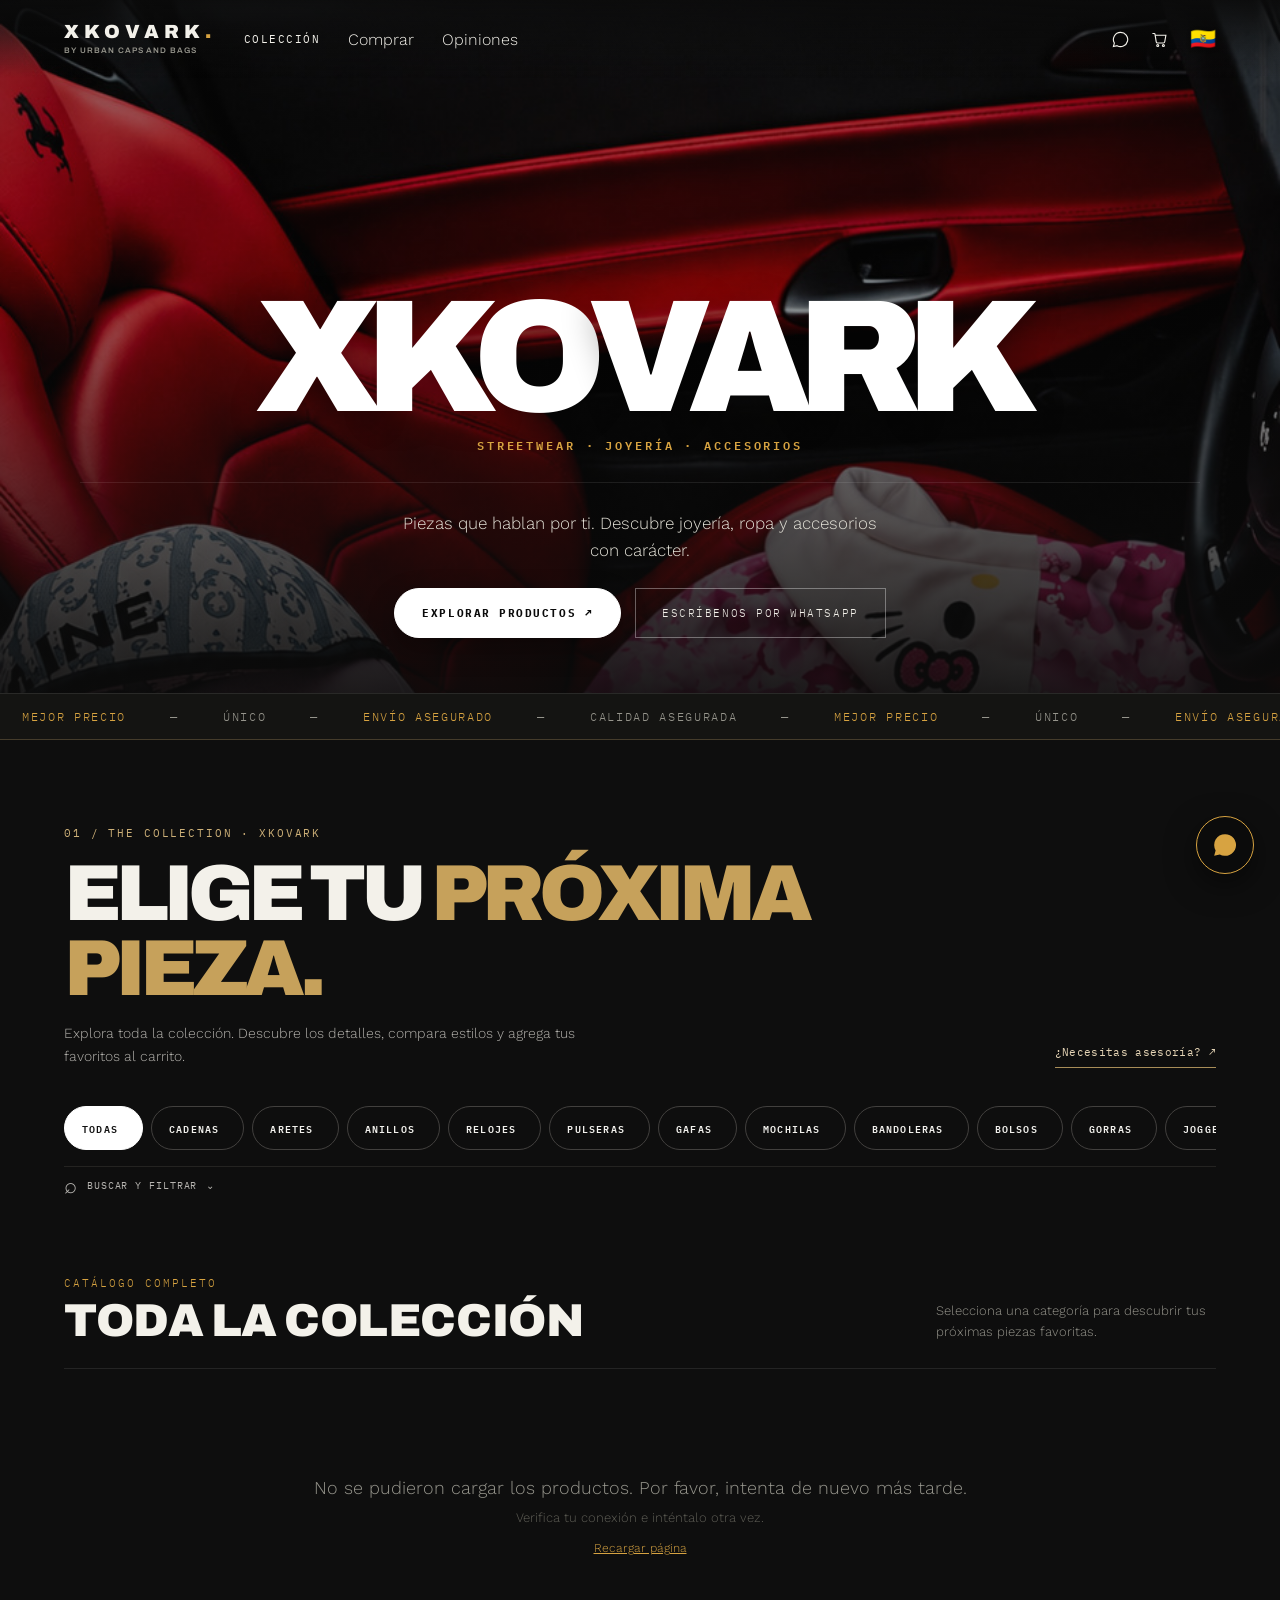
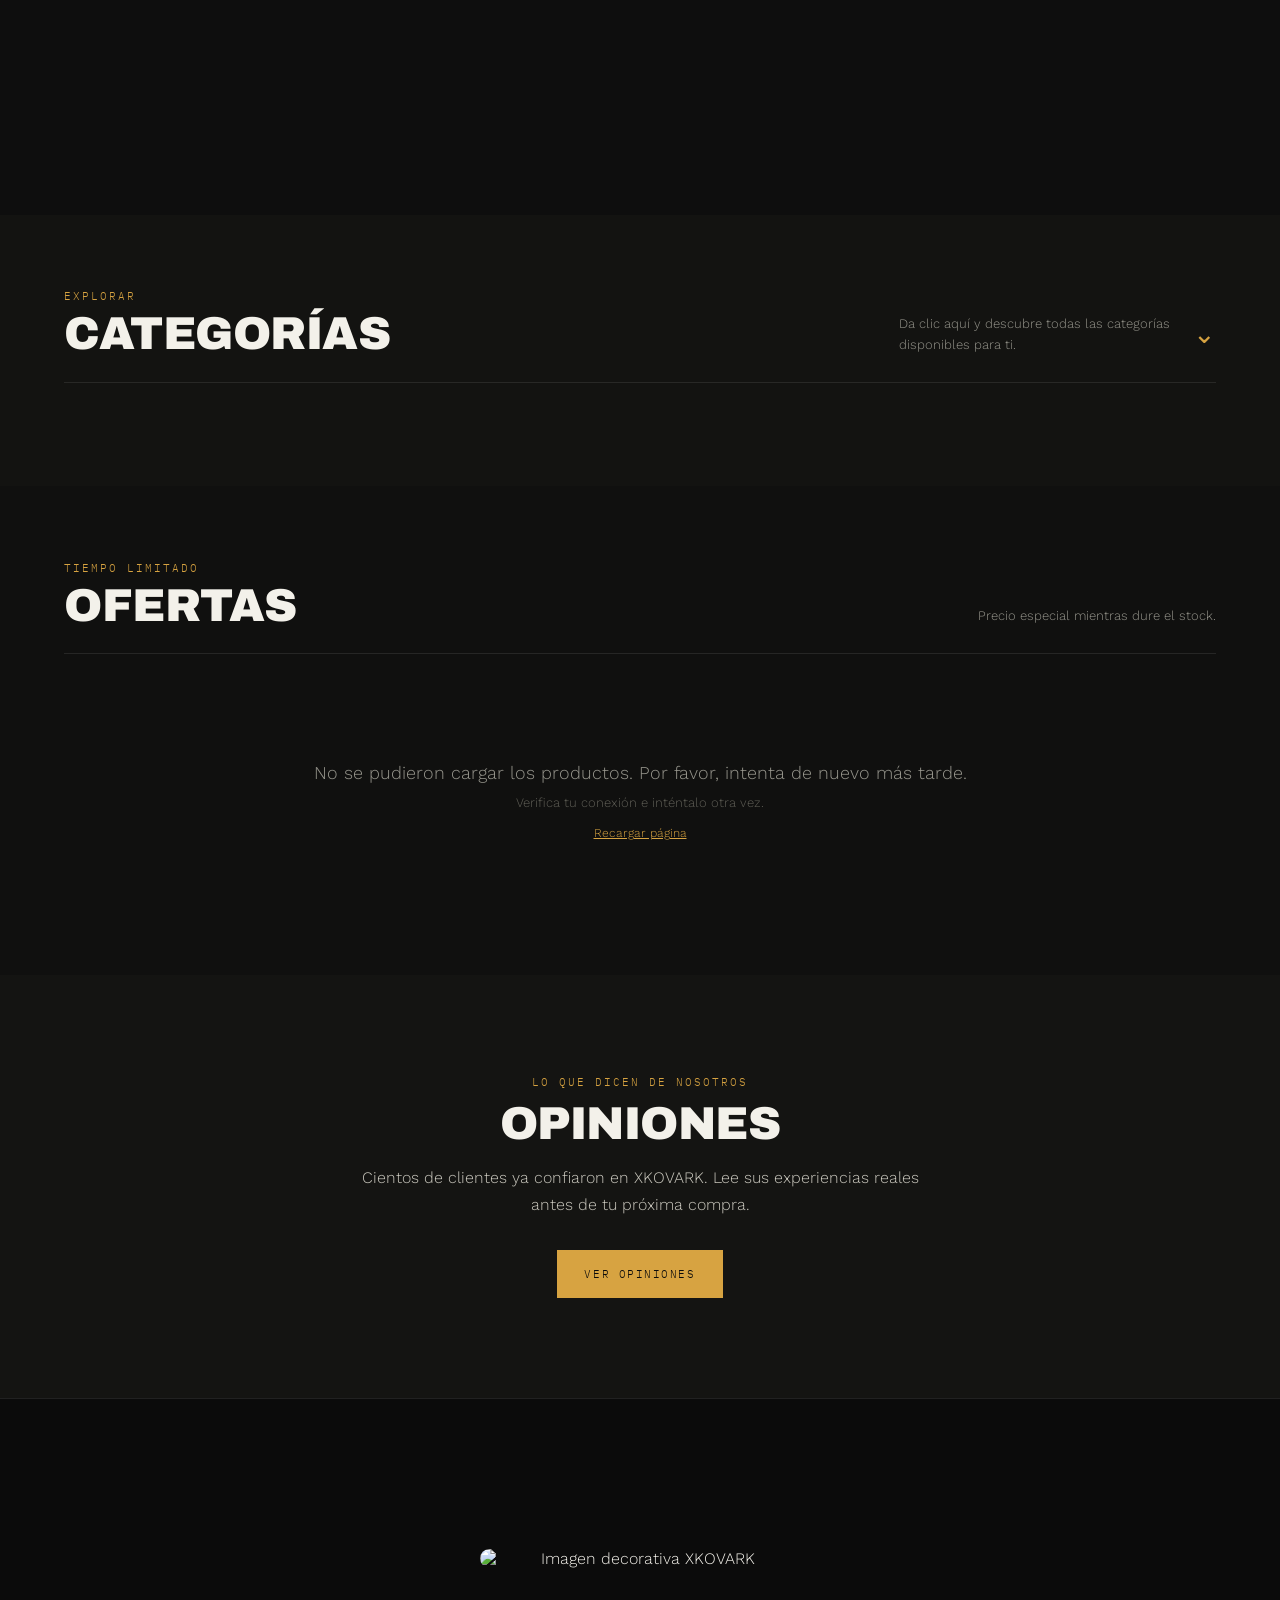
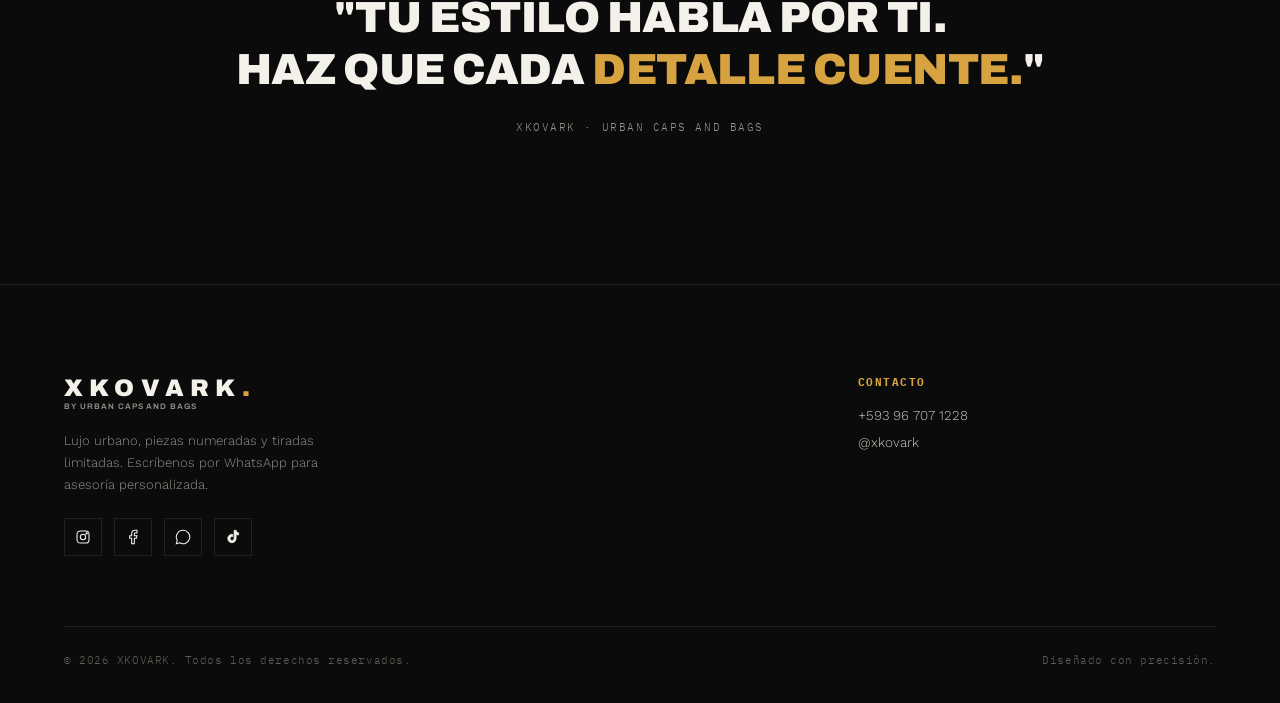
==== commit a2dbad76: "Replace quote image with updated Pinterest photo" ====
--- a/index.html
+++ b/index.html
@@ -329,7 +329,7 @@
 
 <!-- QUOTE -->
 <section class="quote-section reveal">
-  <img decoding="async" src="https://i.pinimg.com/736x/19/2e/ed/192eedbeff53c5289dcf48fe4bfbc1ec.jpg" class="quote-brand-logo xk-quote-photo" alt="Imagen decorativa XKOVARK" loading="lazy" referrerpolicy="no-referrer">
+  <img decoding="async" src="https://i.pinimg.com/736x/88/eb/8d/88eb8d17e81fa65abe74161e134a7f11.jpg" class="quote-brand-logo xk-quote-photo" alt="Imagen decorativa XKOVARK" loading="lazy" referrerpolicy="no-referrer">
   <p class="quote display" style="text-transform:none;">"TU ESTILO HABLA POR TI.<br>HAZ QUE CADA <span class="accent">DETALLE CUENTE.</span>"</p>
   <p class="quote-attr">XKOVARK · URBAN CAPS AND BAGS</p>
 </section>
--- a/styles.css
+++ b/styles.css
@@ -1172,3 +1172,19 @@
   object-fit:contain;
   object-position:center;
 }
+
+/* Fotografía elegida para la sección del lema de XKOVARK. */
+.quote-section .quote-brand-logo.xk-quote-photo{
+  display:block;
+  width:min(320px,78vw);
+  max-width:100%;
+  height:auto;
+  margin:0 auto 24px;
+  object-fit:contain;
+  border-radius:10px;
+  background:transparent;
+  filter:none;
+}
+@media(max-width:650px){
+  .quote-section .quote-brand-logo.xk-quote-photo{width:min(280px,76vw);margin-bottom:20px;}
+}
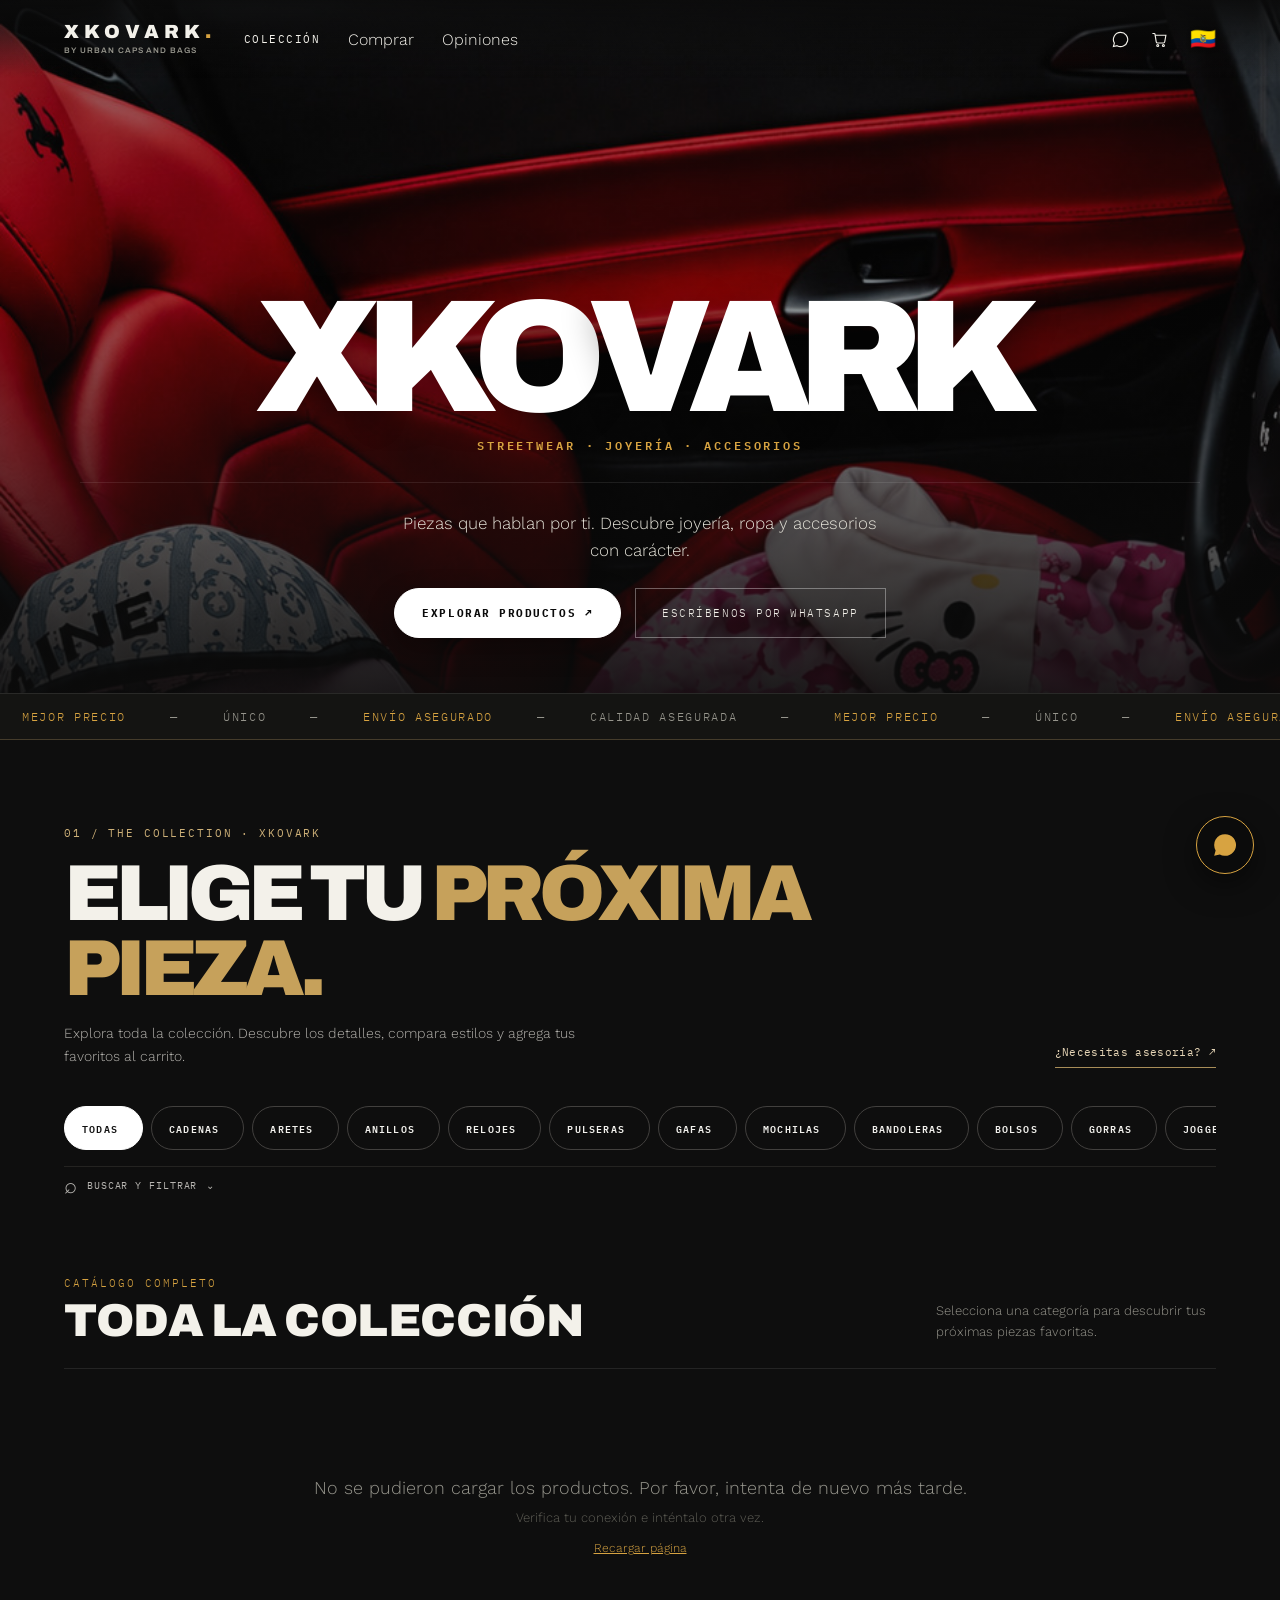
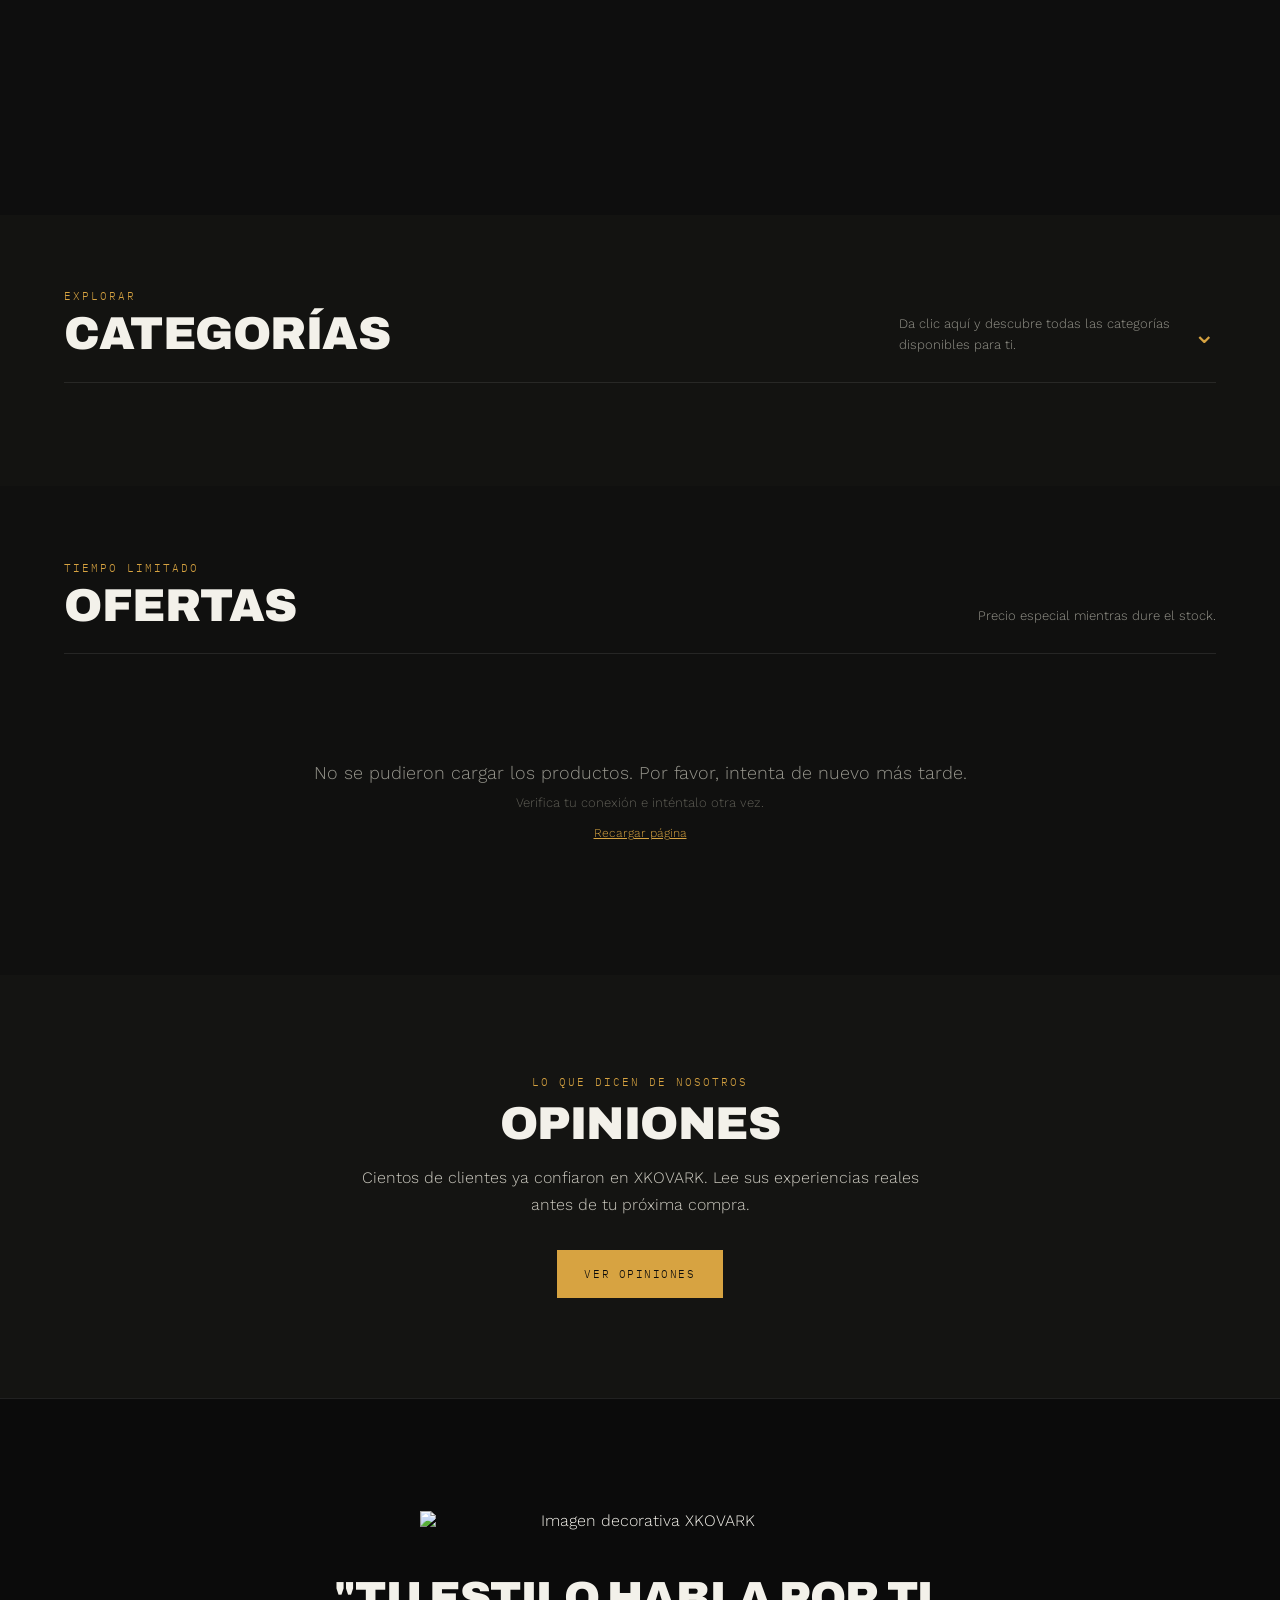
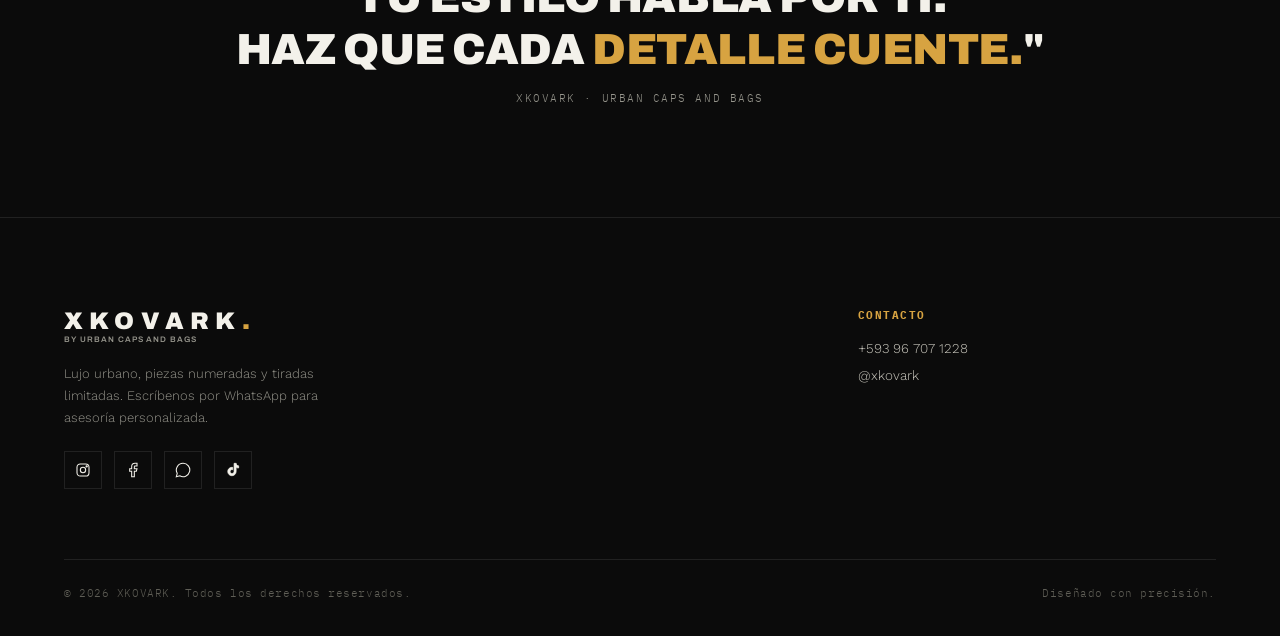
==== commit 25635e3d: "Replace final XKOVARK image with requested Pinterest photo" ====
--- a/index.html
+++ b/index.html
@@ -329,7 +329,7 @@
 
 <!-- QUOTE -->
 <section class="quote-section reveal">
-  <img decoding="async" src="https://i.pinimg.com/736x/88/eb/8d/88eb8d17e81fa65abe74161e134a7f11.jpg" class="quote-brand-logo xk-quote-photo" alt="Imagen decorativa XKOVARK" loading="lazy" referrerpolicy="no-referrer">
+  <img decoding="async" src="https://i.pinimg.com/736x/c2/4f/f2/c24ff2974e2cdca572e2729fe1267032.jpg" class="quote-brand-logo xk-quote-photo" alt="Imagen decorativa XKOVARK" loading="lazy" referrerpolicy="no-referrer">
   <p class="quote display" style="text-transform:none;">"TU ESTILO HABLA POR TI.<br>HAZ QUE CADA <span class="accent">DETALLE CUENTE.</span>"</p>
   <p class="quote-attr">XKOVARK · URBAN CAPS AND BAGS</p>
 </section>
--- a/styles.css
+++ b/styles.css
@@ -1173,18 +1173,138 @@
   object-position:center;
 }
 
-/* Fotografía elegida para la sección del lema de XKOVARK. */
+/* Fotografía en el lema: encuadre centrado y proporciones originales. */
 .quote-section .quote-brand-logo.xk-quote-photo{
   display:block;
-  width:min(320px,78vw);
+  width:min(420px,88vw);
   max-width:100%;
+  max-height:420px;
   height:auto;
-  margin:0 auto 24px;
+  margin:0 auto 26px;
   object-fit:contain;
+  object-position:center center;
   border-radius:10px;
   background:transparent;
   filter:none;
 }
 @media(max-width:650px){
-  .quote-section .quote-brand-logo.xk-quote-photo{width:min(280px,76vw);margin-bottom:20px;}
-}
+  .quote-section .quote-brand-logo.xk-quote-photo{
+    width:min(340px,88vw);
+    max-height:360px;
+    margin:0 auto 22px;
+  }
+}
+
+
+/* XKOVARK — imagen final: presentación editorial responsive sin recortes. */
+.quote-section{
+  padding:clamp(64px,9vw,112px) clamp(18px,5vw,72px);
+  display:flex;
+  flex-direction:column;
+  align-items:center;
+  gap:0;
+  overflow:hidden;
+}
+.quote-section .quote-brand-logo.xk-quote-photo{
+  box-sizing:border-box;
+  display:block;
+  width:min(100%,360px);
+  height:auto;
+  max-height:460px;
+  margin:0 auto clamp(28px,4vw,42px);
+  padding:clamp(9px,1.6vw,15px);
+  object-fit:contain;
+  object-position:center;
+  background:#171717;
+  border:1px solid rgba(216,182,121,.38);
+  border-radius:16px;
+  box-shadow:0 0 0 5px rgba(216,182,121,.045),0 18px 55px rgba(0,0,0,.34);
+  filter:none!important;
+}
+.quote-section .quote{
+  width:100%;
+  max-width:850px;
+  margin:0 auto 15px;
+  overflow-wrap:break-word;
+  text-wrap:balance;
+}
+.quote-section .quote-attr{
+  margin:0;
+  text-align:center;
+}
+@media(max-width:650px){
+  .quote-section{padding:64px 18px 70px}
+  .quote-section .quote-brand-logo.xk-quote-photo{
+    width:min(100%,300px);
+    height:auto;
+    max-height:390px;
+    margin-bottom:28px;
+    padding:10px;
+    border-radius:12px;
+  }
+  .quote-section .quote{max-width:100%;font-size:clamp(24px,7vw,38px);line-height:1.2}
+}
+
+/* Imagen final XKOVARK: sin marco, sin fondo ni recortes. */
+.quote-section .quote-brand-logo.xk-quote-photo{
+  display:block;
+  box-sizing:border-box;
+  width:min(100%, 520px);
+  max-width:100%;
+  height:auto;
+  max-height:none;
+  aspect-ratio:auto;
+  margin:0 auto clamp(26px,4vw,42px);
+  padding:0;
+  border:0;
+  border-radius:0;
+  background:transparent;
+  box-shadow:none;
+  filter:none!important;
+  object-fit:contain;
+  object-position:center center;
+}
+@media(max-width:650px){
+  .quote-section .quote-brand-logo.xk-quote-photo{
+    width:min(100%, 420px);
+    max-height:none;
+    height:auto;
+    padding:0;
+    margin-bottom:26px;
+  }
+}
+
+/* Corrección definitiva: dejar aire lateral para mostrar los extremos de la foto. */
+.quote-section{
+  overflow:visible;
+  padding-inline:clamp(24px,7vw,90px);
+}
+.quote-section .quote-brand-logo.xk-quote-photo{
+  display:block;
+  flex:none;
+  width:min(440px,82vw,100%);
+  max-width:100%;
+  height:auto;
+  max-height:none;
+  min-width:0;
+  padding:0;
+  margin:0 auto clamp(26px,4vw,42px);
+  border:0;
+  border-radius:0;
+  box-shadow:none;
+  background:transparent;
+  object-fit:contain;
+  object-position:center;
+  clip-path:none;
+  transform:none;
+}
+@media(max-width:650px){
+  .quote-section{padding:64px 22px 70px;overflow:visible}
+  .quote-section .quote-brand-logo.xk-quote-photo{
+    width:min(82vw,340px);
+    max-width:calc(100vw - 44px);
+    height:auto;
+    max-height:none;
+    margin-inline:auto;
+  }
+}
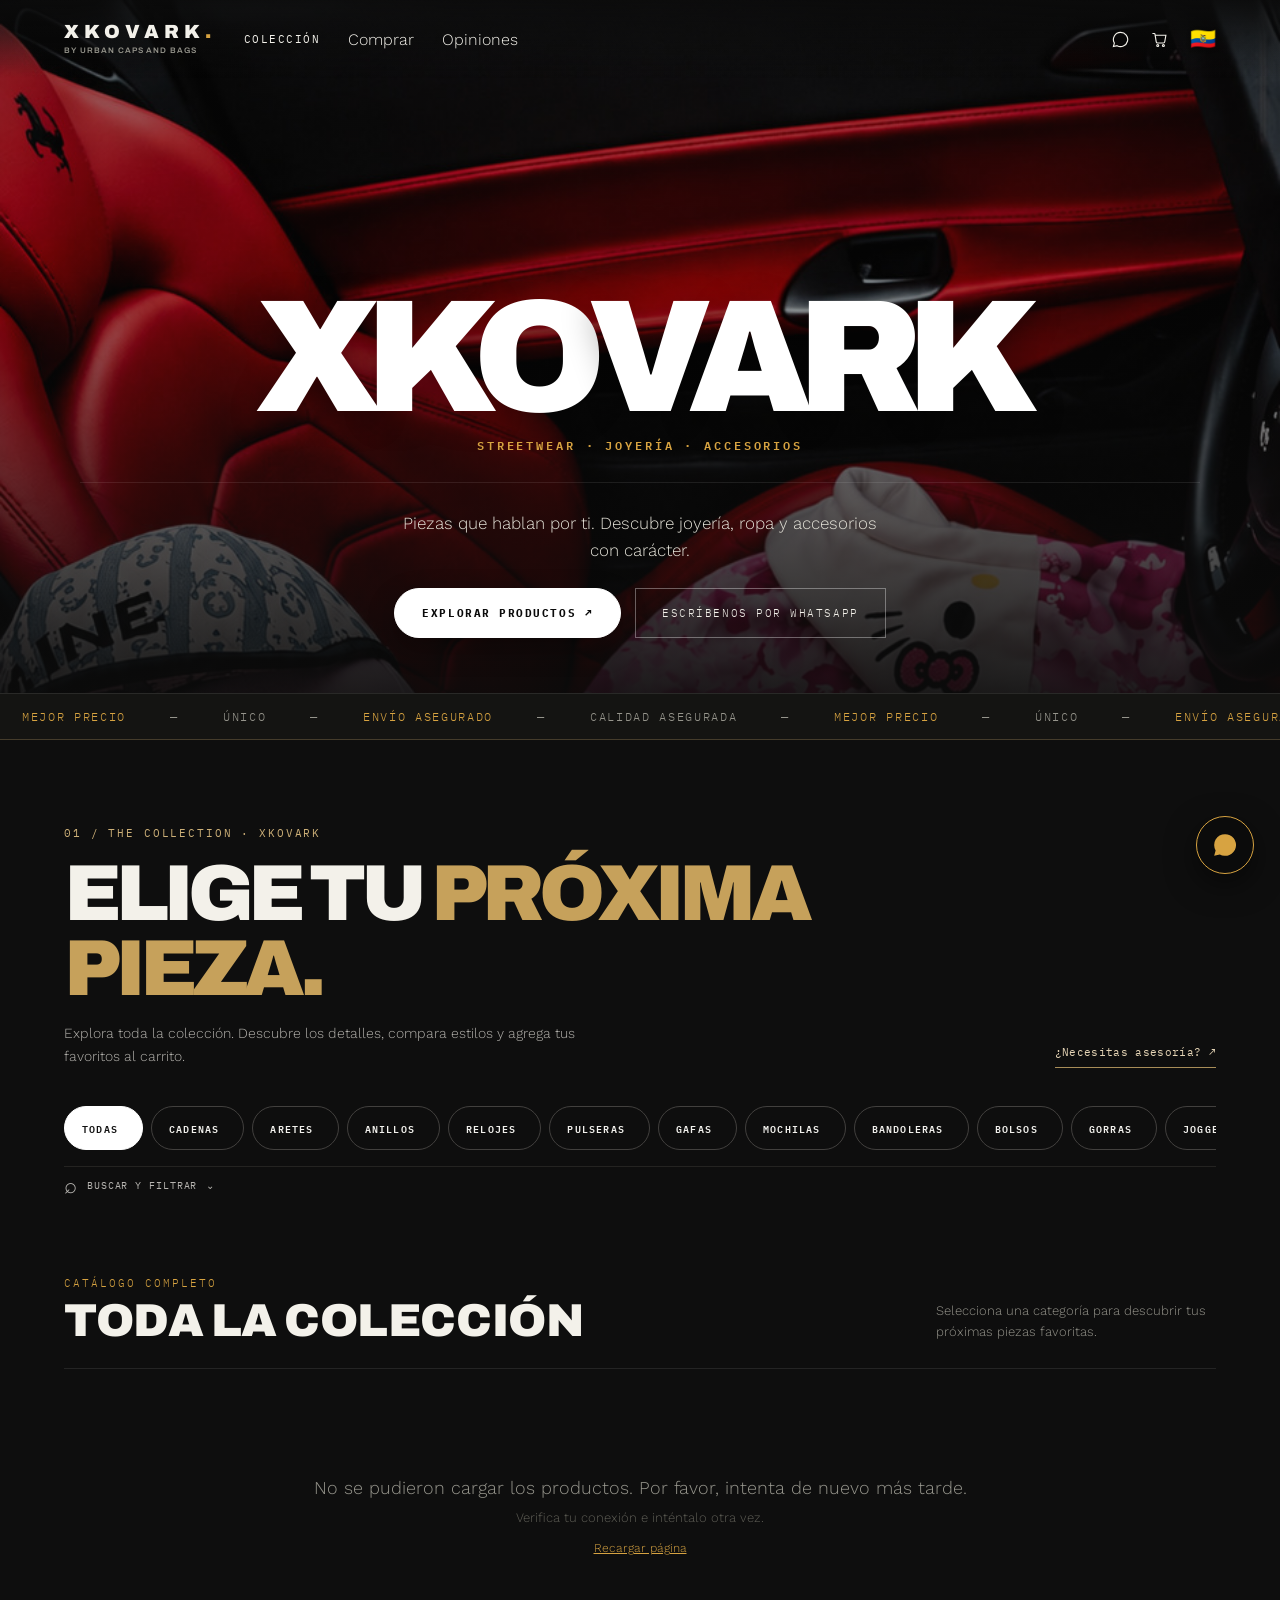
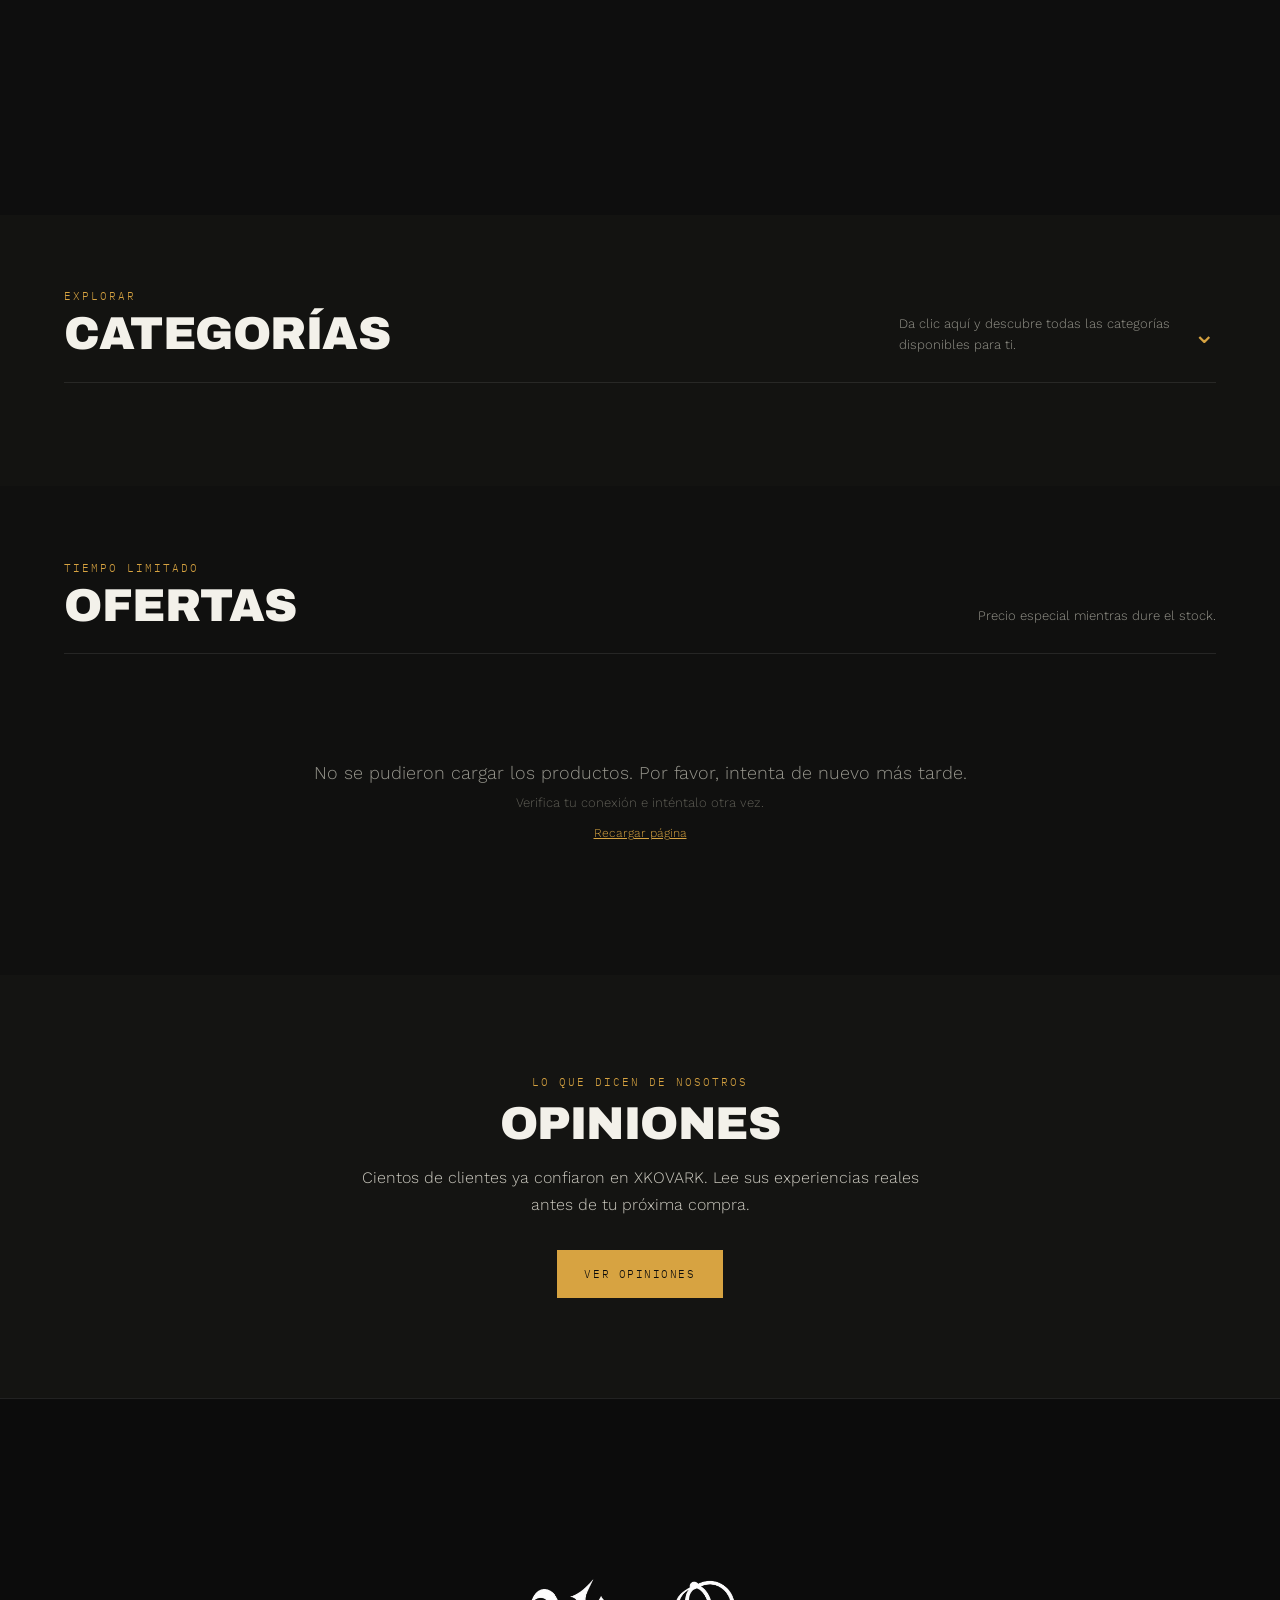
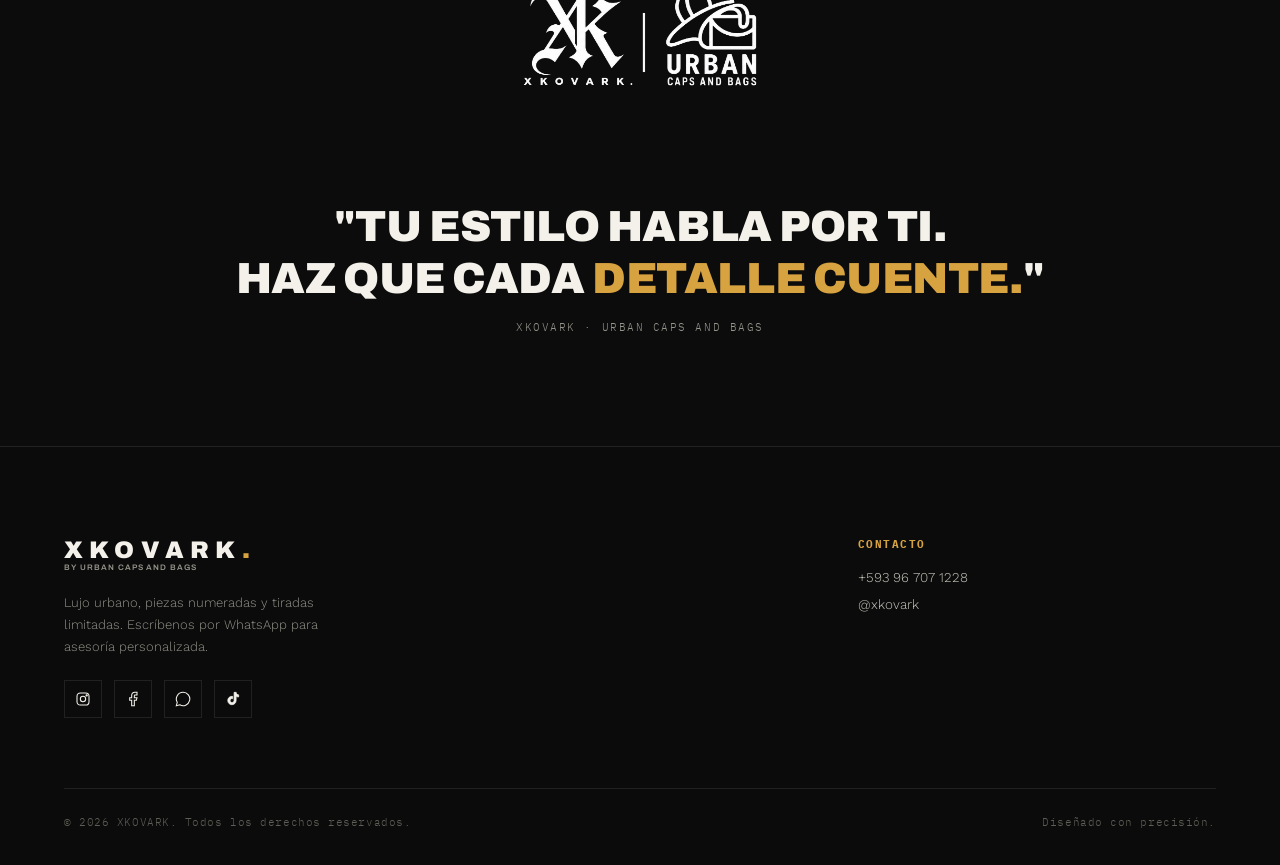
==== commit 8813a955: "Use locally uploaded XKOVARK logo in final section" ====
--- a/index.html
+++ b/index.html
@@ -329,7 +329,7 @@
 
 <!-- QUOTE -->
 <section class="quote-section reveal">
-  <img decoding="async" src="https://i.pinimg.com/736x/c2/4f/f2/c24ff2974e2cdca572e2729fe1267032.jpg" class="quote-brand-logo xk-quote-photo" alt="Imagen decorativa XKOVARK" loading="lazy" referrerpolicy="no-referrer">
+  <img decoding="async" src="img/xkovark-logo-final.png" class="quote-brand-logo xk-quote-photo" alt="Imagen decorativa XKOVARK" loading="lazy" referrerpolicy="no-referrer">
   <p class="quote display" style="text-transform:none;">"TU ESTILO HABLA POR TI.<br>HAZ QUE CADA <span class="accent">DETALLE CUENTE.</span>"</p>
   <p class="quote-attr">XKOVARK · URBAN CAPS AND BAGS</p>
 </section>
--- a/styles.css
+++ b/styles.css
@@ -1308,3 +1308,15 @@
     margin-inline:auto;
   }
 }
+
+/* Logo blanco al final: fusionar el fondo negro de la imagen con la web
+   y mantener visibles las letras y el símbolo sin un bloque rectangular. */
+.quote-section{
+  background-color:#0c0c0c;
+  isolation:isolate;
+}
+.quote-section .quote-brand-logo.xk-quote-photo{
+  mix-blend-mode:screen;
+  filter:none!important;
+  opacity:1;
+}
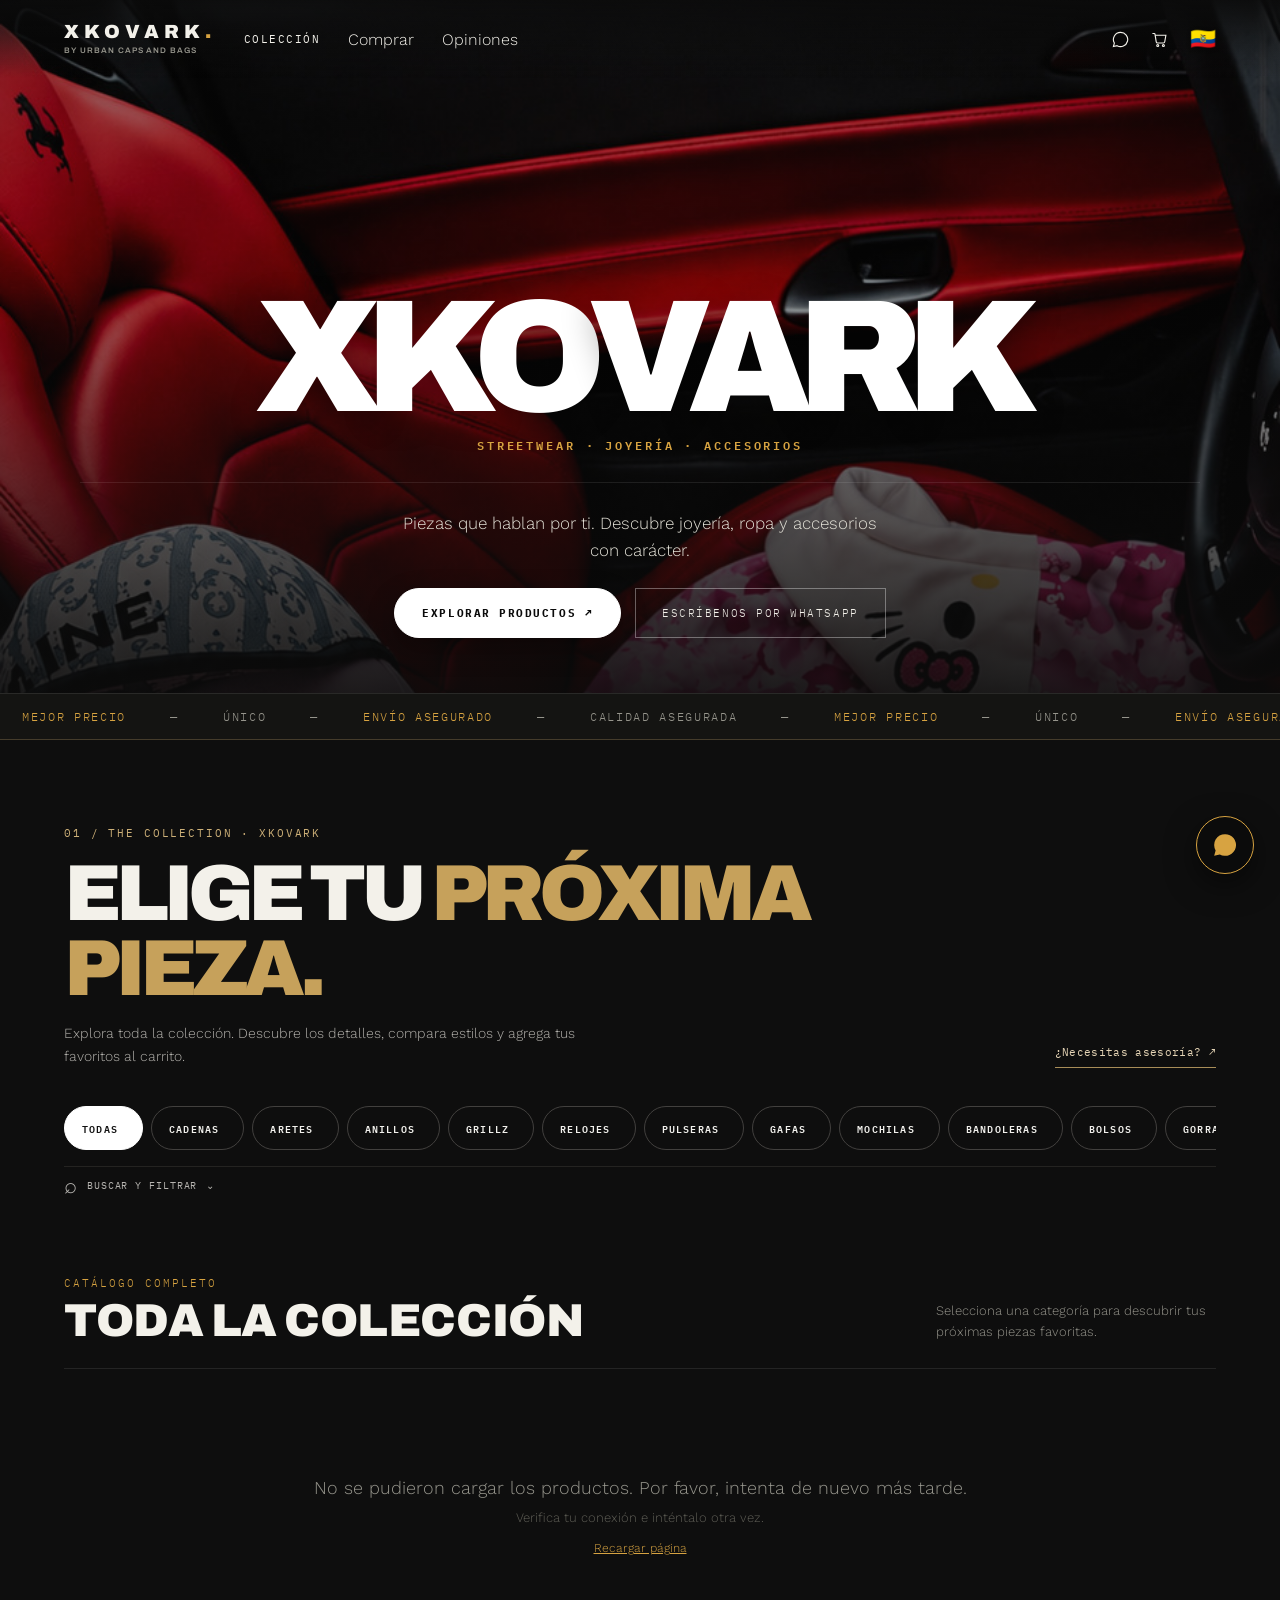
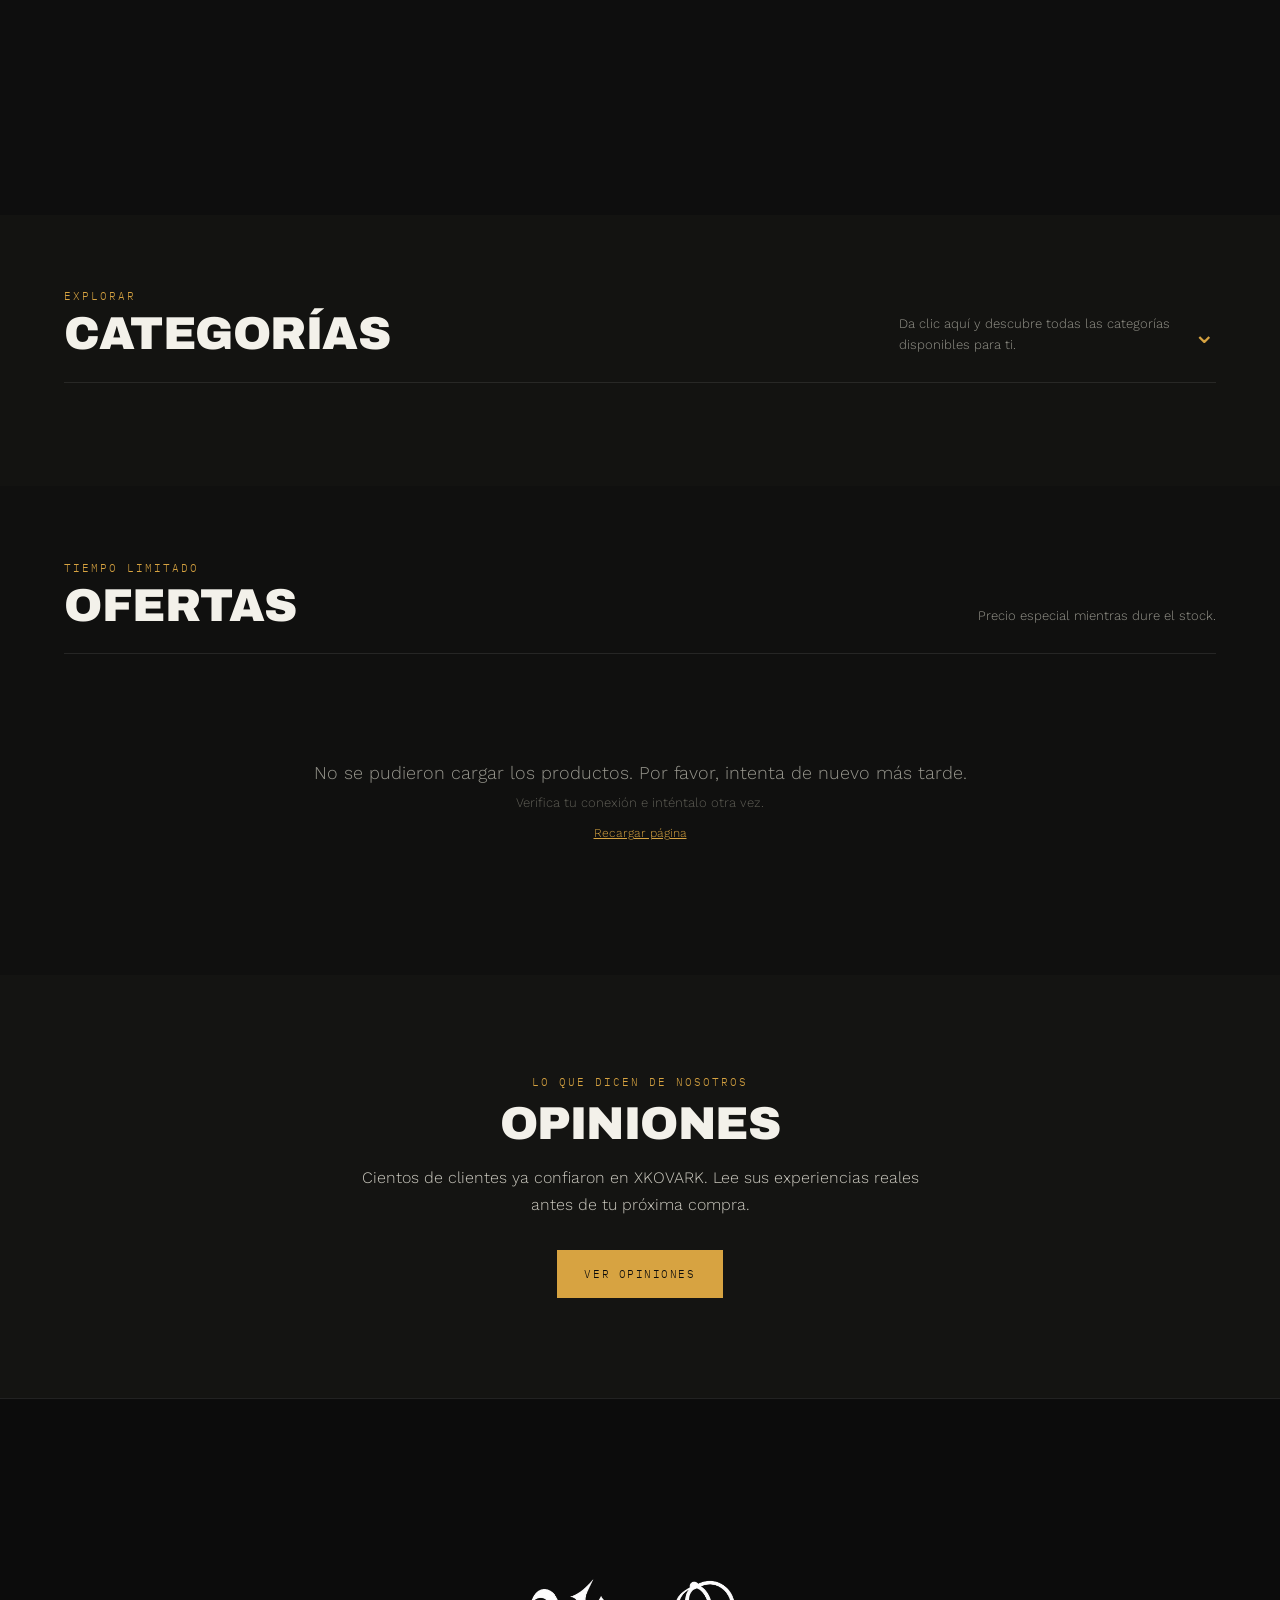
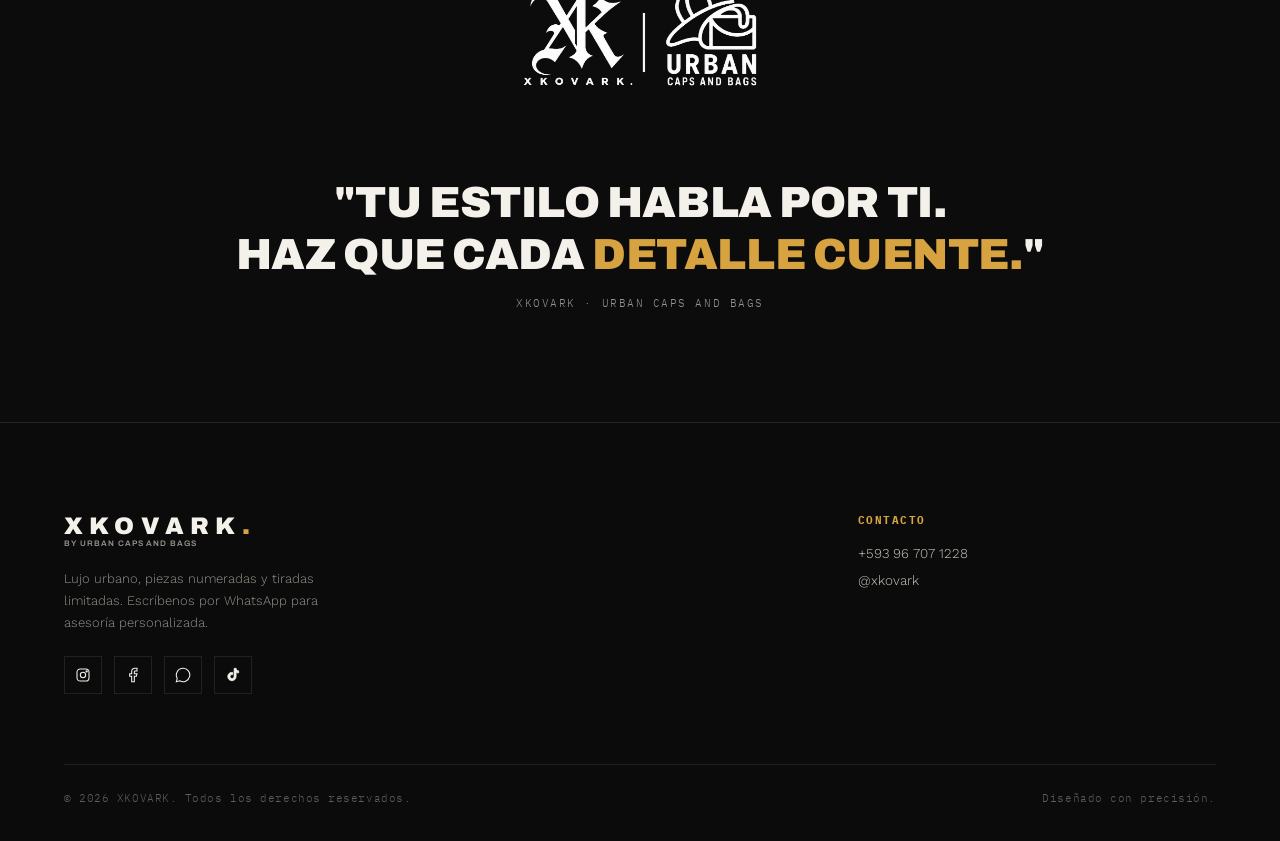
==== commit 0345140d: "Mostrar Grillz en filtros y categorías del catálogo" ====
--- a/index.html
+++ b/index.html
@@ -154,6 +154,7 @@
     <button class="chip" data-cat="cadenas"><span class="chip-name">Cadenas</span><span class="chip-count" aria-hidden="true"></span></button>
     <button class="chip" data-cat="aretes"><span class="chip-name">Aretes</span><span class="chip-count" aria-hidden="true"></span></button>
     <button class="chip" data-cat="anillos"><span class="chip-name">Anillos</span><span class="chip-count" aria-hidden="true"></span></button>
+    <button class="chip" data-cat="grillz"><span class="chip-name">Grillz</span><span class="chip-count" aria-hidden="true"></span></button>
     <button class="chip" data-cat="relojes"><span class="chip-name">Relojes</span><span class="chip-count" aria-hidden="true"></span></button>
     <button class="chip" data-cat="pulseras"><span class="chip-name">Pulseras</span><span class="chip-count" aria-hidden="true"></span></button>
     <button class="chip" data-cat="gafas"><span class="chip-name">Gafas</span><span class="chip-count" aria-hidden="true"></span></button>
@@ -181,6 +182,7 @@
       <option value="cadenas">Cadenas</option>
       <option value="aretes">Aretes</option>
       <option value="anillos">Anillos</option>
+      <option value="grillz">Grillz</option>
       <option value="relojes">Relojes</option>
       <option value="pulseras">Pulseras</option>
       <option value="gafas">Gafas</option>
--- a/styles.css
+++ b/styles.css
@@ -1320,3 +1320,10 @@
   filter:none!important;
   opacity:1;
 }
+
+/* Compactar separación entre la imagen de marca y el lema final. */
+.quote-section .quote-brand-logo.xk-quote-photo{margin-bottom:clamp(8px,1.8vw,18px)}
+@media(max-width:650px){
+  .quote-section{padding-top:44px;padding-bottom:52px}
+  .quote-section .quote-brand-logo.xk-quote-photo{margin-bottom:10px}
+}
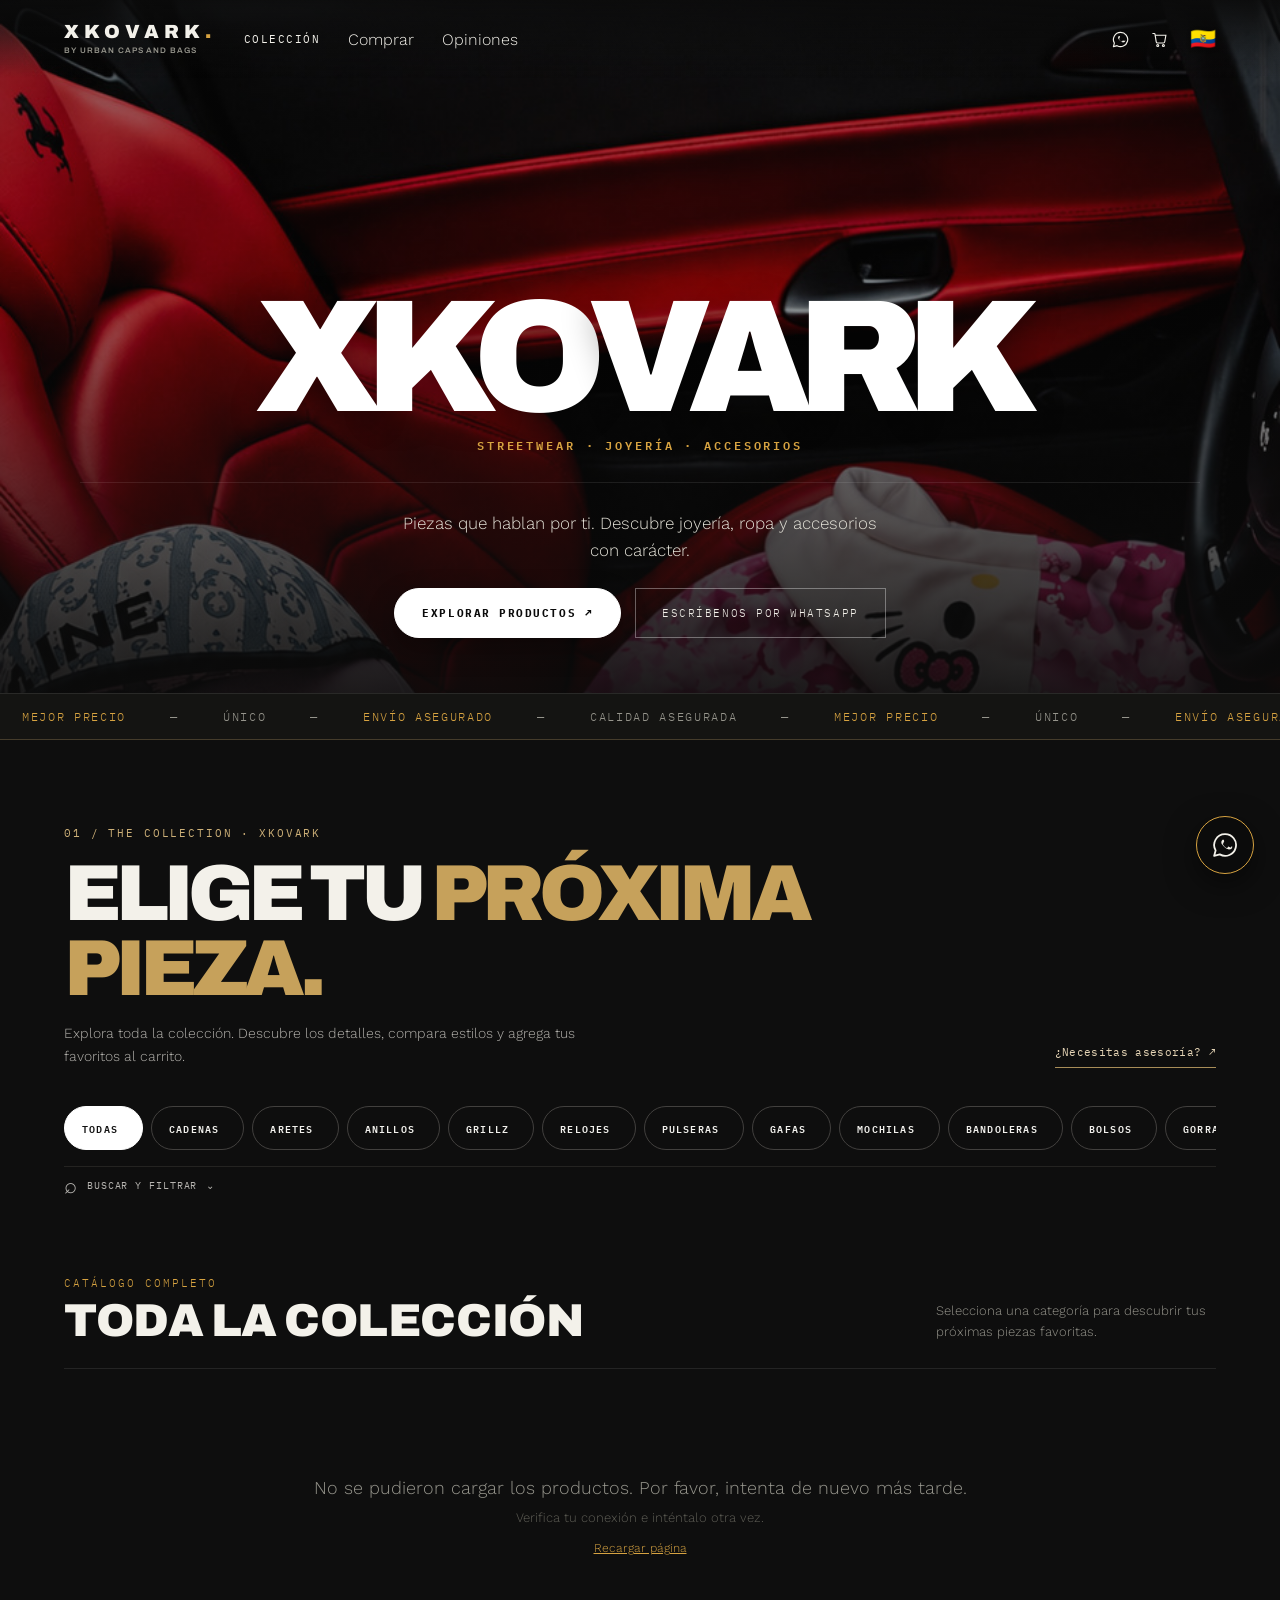
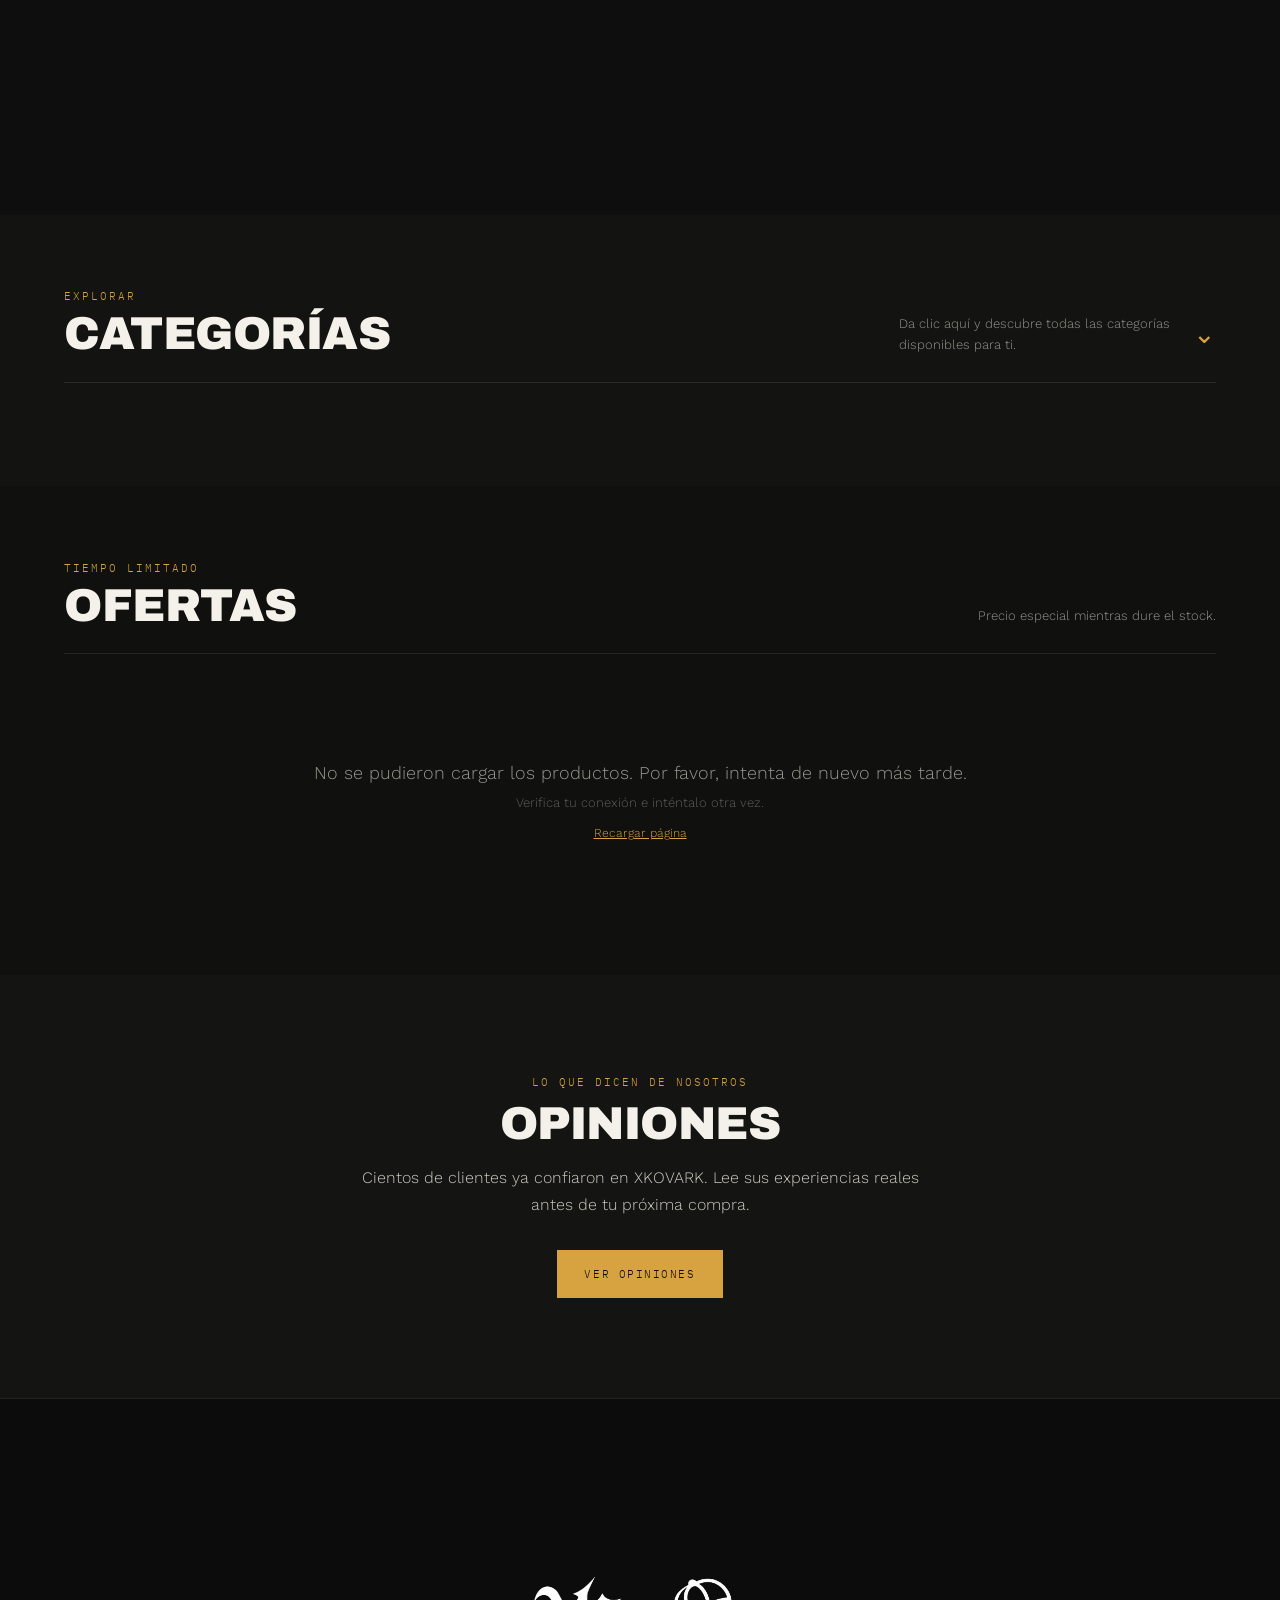
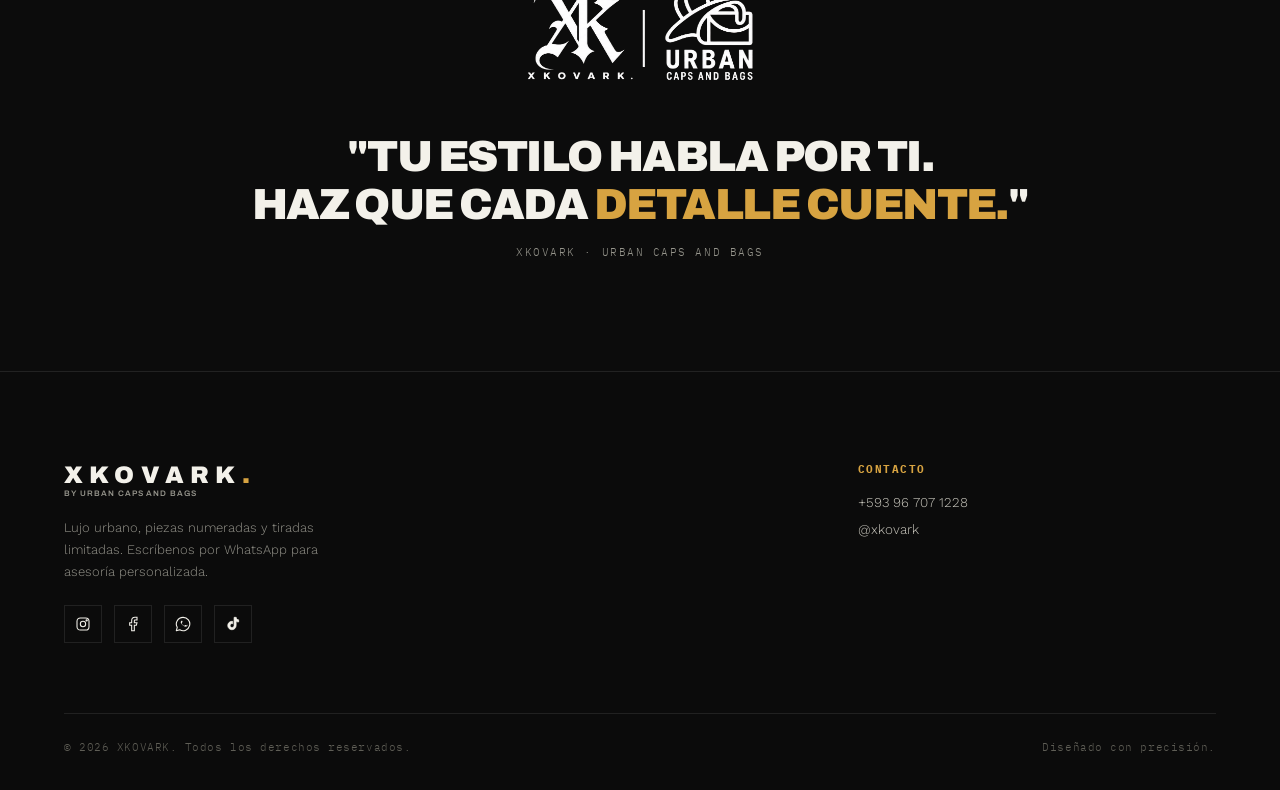
==== commit c6c98a84: "Usar ícono WhatsApp reconocible en cabecera, pie y botón flotante" ====
--- a/index.html
+++ b/index.html
@@ -76,8 +76,8 @@
     </nav>
   </div>
   <div class="nav-right">
-    <a href="https://wa.me/593967071228" target="_blank" class="icon-btn">
-      <svg viewBox="0 0 24 24" fill="none" stroke-width="1.6"><path d="M12 2a10 10 0 0 0-8.66 15L2 22l5.2-1.33A10 10 0 1 0 12 2Z"/></svg>
+    <a href="https://wa.me/593967071228" target="_blank" class="icon-btn" aria-label="Abrir WhatsApp" rel="noopener noreferrer">
+      <svg class="whatsapp-logo-svg" viewBox="0 0 24 24" aria-hidden="true" focusable="false"><path d="M12 2a10 10 0 0 0-8.66 15L2 22l5.2-1.33A10 10 0 1 0 12 2Z" fill="none" stroke="currentColor" stroke-width="1.65" stroke-linejoin="round"/><path d="M17.5 14.4c-.3-.1-1.7-.8-1.9-.9-.3-.1-.4-.1-.6.1-.2.3-.7.9-.8 1-.2.2-.3.2-.5.1-.3-.1-1.2-.4-2.2-1.4-.8-.7-1.4-1.6-1.5-1.9-.2-.3 0-.4.1-.6.1-.1.3-.3.4-.5.1-.1.2-.3.2-.4.1-.2 0-.4 0-.5C11.6 9 11.1 7.9 11 7.5c-.1-.3-.3-.3-.5-.3h-.5c-.2 0-.4.1-.6.3-.2.2-.8.8-.8 1.9s.8 2.2 1 2.4c.1.1 1.7 2.6 4.1 3.6.6.2 1 .4 1.4.5.6.2 1.1.2 1.5.1.5-.1 1.7-.7 1.9-1.3.2-.6.2-1.1.2-1.3-.1-.1-.3-.2-.6-.3Z" fill="currentColor" stroke="none"/></svg>
     </a>
     <button class="icon-btn" id="cartToggle" title="Ver carrito">
       <svg viewBox="0 0 24 24" fill="none" stroke-width="1.6"><path d="M6 6h15l-1.6 9.2a2 2 0 0 1-2 1.8H9.4a2 2 0 0 1-2-1.7L5.6 4.4A1 1 0 0 0 4.6 3.5H2"/><circle cx="9.5" cy="20.5" r="1.4"/><circle cx="17.5" cy="20.5" r="1.4"/></svg>
@@ -350,7 +350,7 @@
           <svg viewBox="0 0 24 24" fill="none" stroke-width="1.6"><path d="M18 2h-3a5 5 0 0 0-5 5v3H7v4h3v8h4v-8h3l1-4h-4V7a1 1 0 0 1 1-1h3Z"/></svg>
         </a>
         <a class="social-icon" href="https://wa.me/593967071228" target="_blank" title="WhatsApp">
-          <svg viewBox="0 0 24 24" fill="none" stroke-width="1.6"><path d="M12 2a10 10 0 0 0-8.66 15L2 22l5.2-1.33A10 10 0 1 0 12 2Z"/></svg>
+          <svg class="whatsapp-logo-svg" viewBox="0 0 24 24" aria-hidden="true" focusable="false"><path d="M12 2a10 10 0 0 0-8.66 15L2 22l5.2-1.33A10 10 0 1 0 12 2Z" fill="none" stroke="currentColor" stroke-width="1.65" stroke-linejoin="round"/><path d="M17.5 14.4c-.3-.1-1.7-.8-1.9-.9-.3-.1-.4-.1-.6.1-.2.3-.7.9-.8 1-.2.2-.3.2-.5.1-.3-.1-1.2-.4-2.2-1.4-.8-.7-1.4-1.6-1.5-1.9-.2-.3 0-.4.1-.6.1-.1.3-.3.4-.5.1-.1.2-.3.2-.4.1-.2 0-.4 0-.5C11.6 9 11.1 7.9 11 7.5c-.1-.3-.3-.3-.5-.3h-.5c-.2 0-.4.1-.6.3-.2.2-.8.8-.8 1.9s.8 2.2 1 2.4c.1.1 1.7 2.6 4.1 3.6.6.2 1 .4 1.4.5.6.2 1.1.2 1.5.1.5-.1 1.7-.7 1.9-1.3.2-.6.2-1.1.2-1.3-.1-.1-.3-.2-.6-.3Z" fill="currentColor" stroke="none"/></svg>
         </a>
         <a class="social-icon" href="https://www.tiktok.com/@xkovark" target="_blank" rel="noopener noreferrer" title="TikTok XKOVARK" aria-label="TikTok XKOVARK">
           <svg viewBox="0 0 24 24" fill="currentColor" stroke="none" aria-hidden="true"><path d="M16.8 2c.2 2.2 1.5 3.6 3.7 3.8v3.2c-1.5.1-2.7-.3-3.8-1v6.3a6.3 6.3 0 1 1-6.3-6.3c.4 0 .8 0 1.2.1v3.4a3 3 0 1 0 2 2.8V2h3.2Z"/></svg>
@@ -370,7 +370,7 @@
 
 <!-- WHATSAPP FLOTANTE -->
 <a href="https://wa.me/593967071228?text=Hola%20XKOVARK,%20quiero%20más%20información" target="_blank" class="wa-float" title="Escríbenos por WhatsApp">
-  <svg viewBox="0 0 24 24"><path d="M17.5 14.4c-.3-.1-1.7-.8-1.9-.9-.3-.1-.4-.1-.6.1-.2.3-.7.9-.8 1-.2.2-.3.2-.5.1-.3-.1-1.2-.4-2.2-1.4-.8-.7-1.4-1.6-1.5-1.9-.2-.3 0-.4.1-.6.1-.1.3-.3.4-.5.1-.1.2-.3.2-.4.1-.2 0-.4 0-.5C11.6 9 11.1 7.9 11 7.5c-.1-.3-.3-.3-.5-.3h-.5c-.2 0-.4.1-.6.3-.2.2-.8.8-.8 1.9s.8 2.2 1 2.4c.1.1 1.7 2.6 4.1 3.6.6.2 1 .4 1.4.5.6.2 1.1.2 1.5.1.5-.1 1.7-.7 1.9-1.3.2-.6.2-1.1.2-1.3-.1-.1-.3-.2-.6-.3ZM12 2a10 10 0 0 0-8.66 15L2 22l5.2-1.33A10 10 0 1 0 12 2Z"/></svg>
+  <svg class="whatsapp-logo-svg" viewBox="0 0 24 24" aria-hidden="true" focusable="false"><path d="M12 2a10 10 0 0 0-8.66 15L2 22l5.2-1.33A10 10 0 1 0 12 2Z" fill="none" stroke="currentColor" stroke-width="1.65" stroke-linejoin="round"/><path d="M17.5 14.4c-.3-.1-1.7-.8-1.9-.9-.3-.1-.4-.1-.6.1-.2.3-.7.9-.8 1-.2.2-.3.2-.5.1-.3-.1-1.2-.4-2.2-1.4-.8-.7-1.4-1.6-1.5-1.9-.2-.3 0-.4.1-.6.1-.1.3-.3.4-.5.1-.1.2-.3.2-.4.1-.2 0-.4 0-.5C11.6 9 11.1 7.9 11 7.5c-.1-.3-.3-.3-.5-.3h-.5c-.2 0-.4.1-.6.3-.2.2-.8.8-.8 1.9s.8 2.2 1 2.4c.1.1 1.7 2.6 4.1 3.6.6.2 1 .4 1.4.5.6.2 1.1.2 1.5.1.5-.1 1.7-.7 1.9-1.3.2-.6.2-1.1.2-1.3-.1-.1-.3-.2-.6-.3Z" fill="currentColor" stroke="none"/></svg>
 </a>
 
 <!-- Vista de producto: galería y detalles, sin abrir solamente la imagen -->
--- a/styles.css
+++ b/styles.css
@@ -1321,9 +1321,26 @@
   opacity:1;
 }
 
-/* Compactar separación entre la imagen de marca y el lema final. */
-.quote-section .quote-brand-logo.xk-quote-photo{margin-bottom:clamp(8px,1.8vw,18px)}
+/* Cierre XKOVARK: imagen apenas menor y lema mucho más próximo. */
+.quote-section .quote-brand-logo.xk-quote-photo{
+  width:min(426px,79vw,100%);
+  margin-bottom:-18px;
+}
+.quote-section .quote{
+  margin-top:0;
+  letter-spacing:-.035em;
+  line-height:1.12;
+}
 @media(max-width:650px){
   .quote-section{padding-top:44px;padding-bottom:52px}
-  .quote-section .quote-brand-logo.xk-quote-photo{margin-bottom:10px}
-}
+  .quote-section .quote-brand-logo.xk-quote-photo{
+    width:min(79vw,326px);
+    max-width:calc(100vw - 44px);
+    margin-bottom:-24px;
+  }
+  .quote-section .quote{
+    font-size:clamp(23px,6.6vw,36px);
+    line-height:1.1;
+    letter-spacing:-.04em;
+  }
+}
